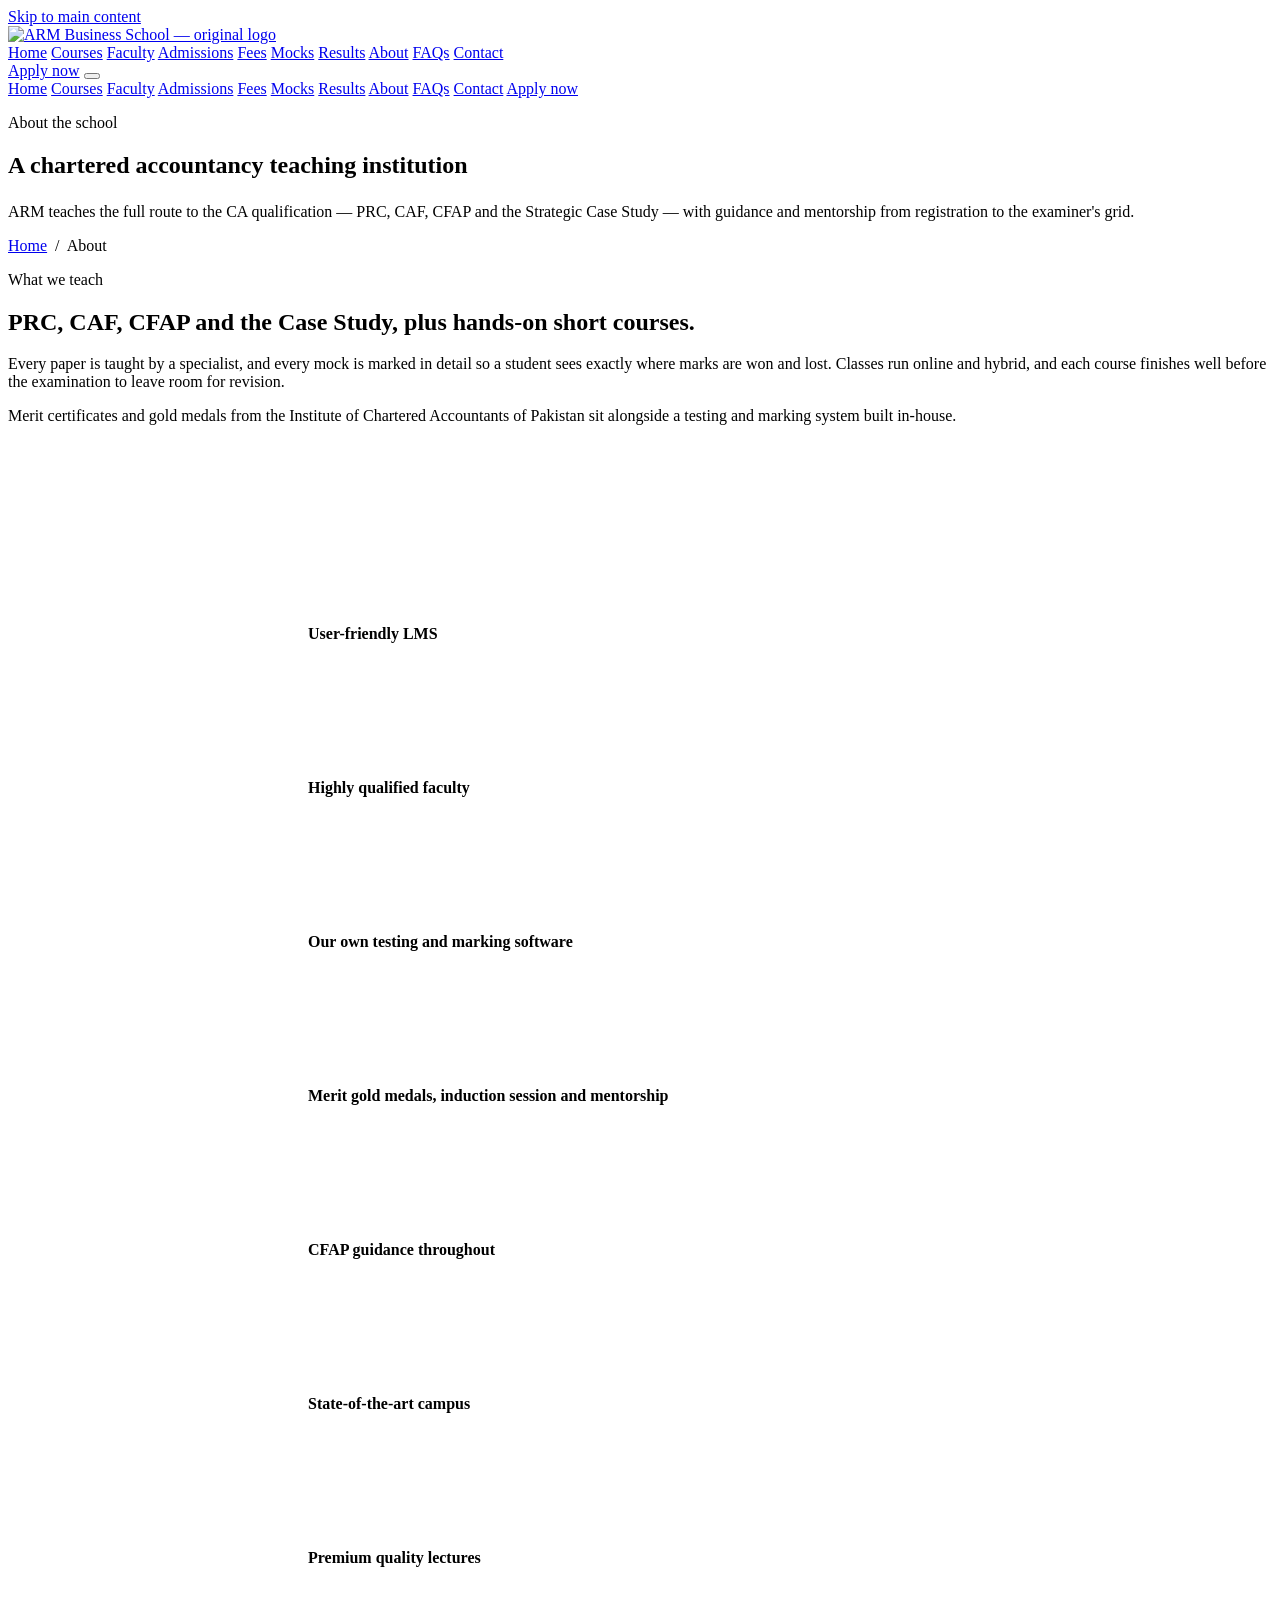
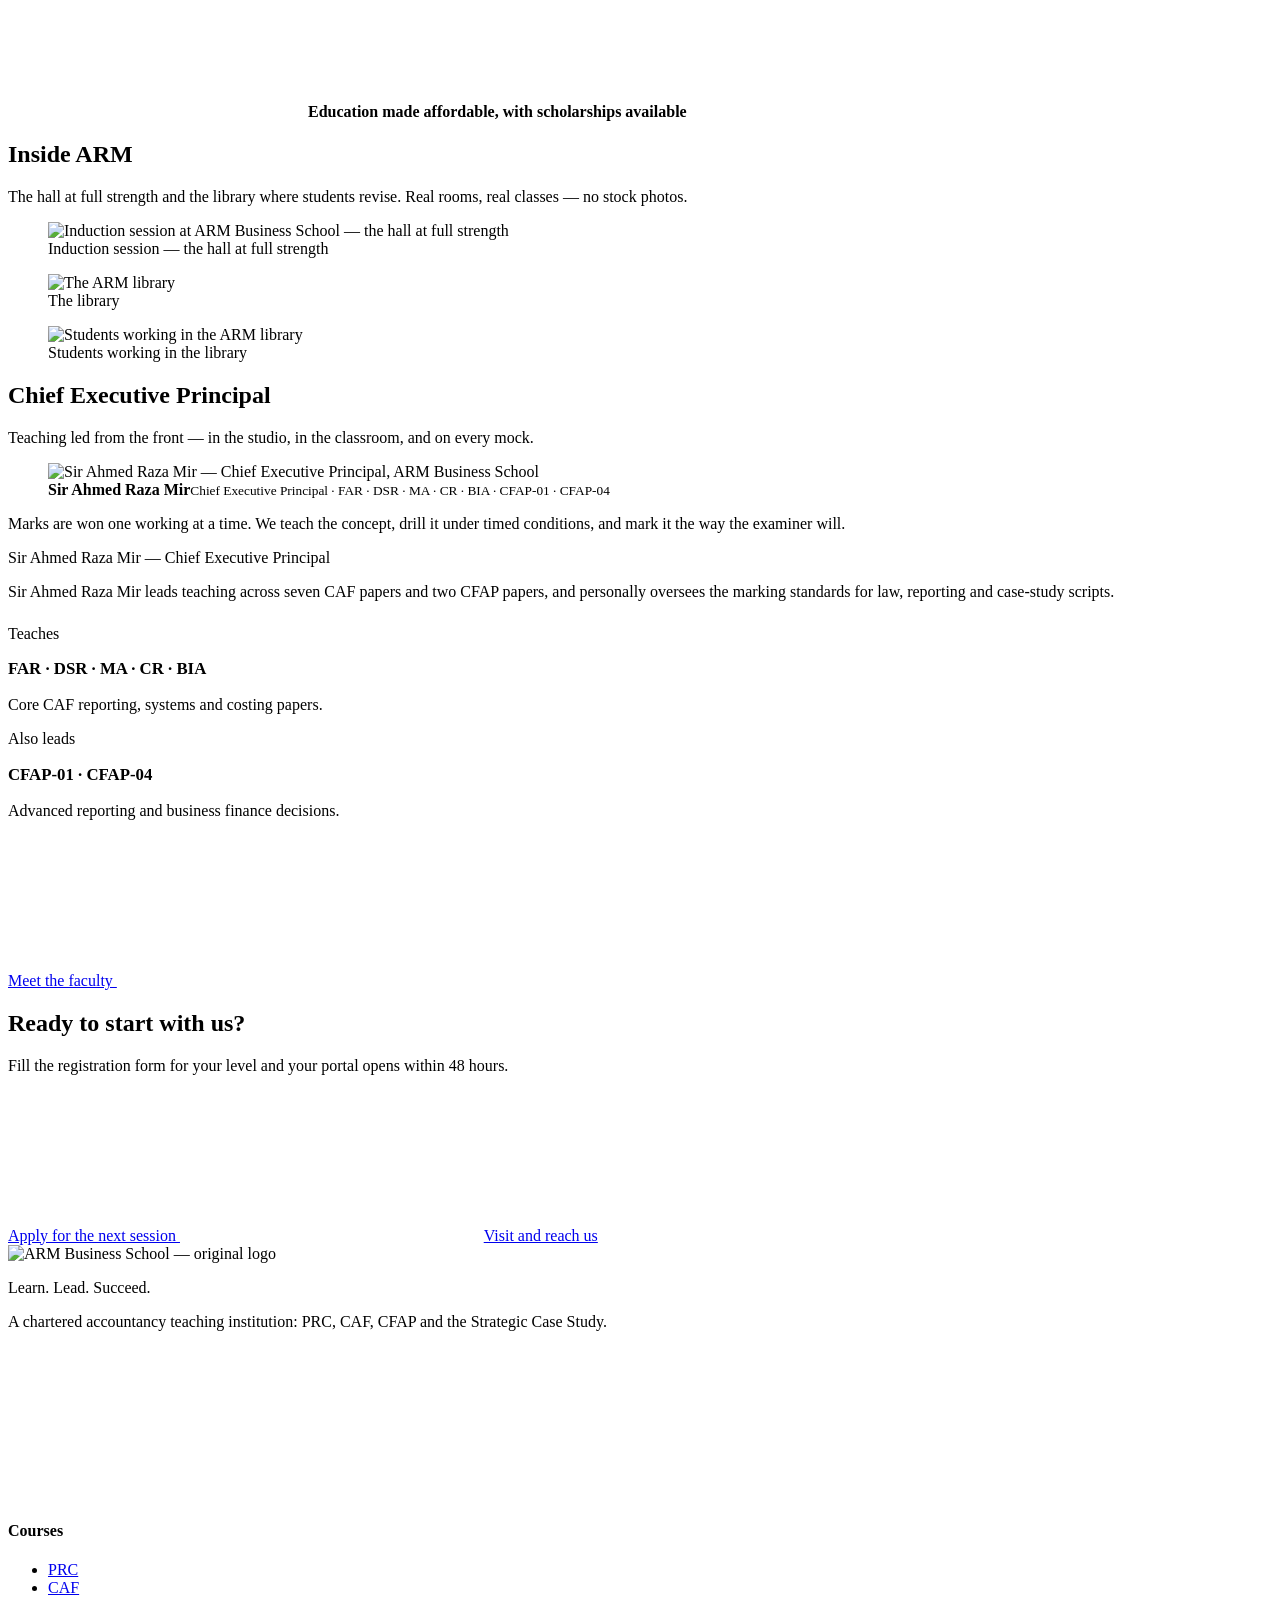
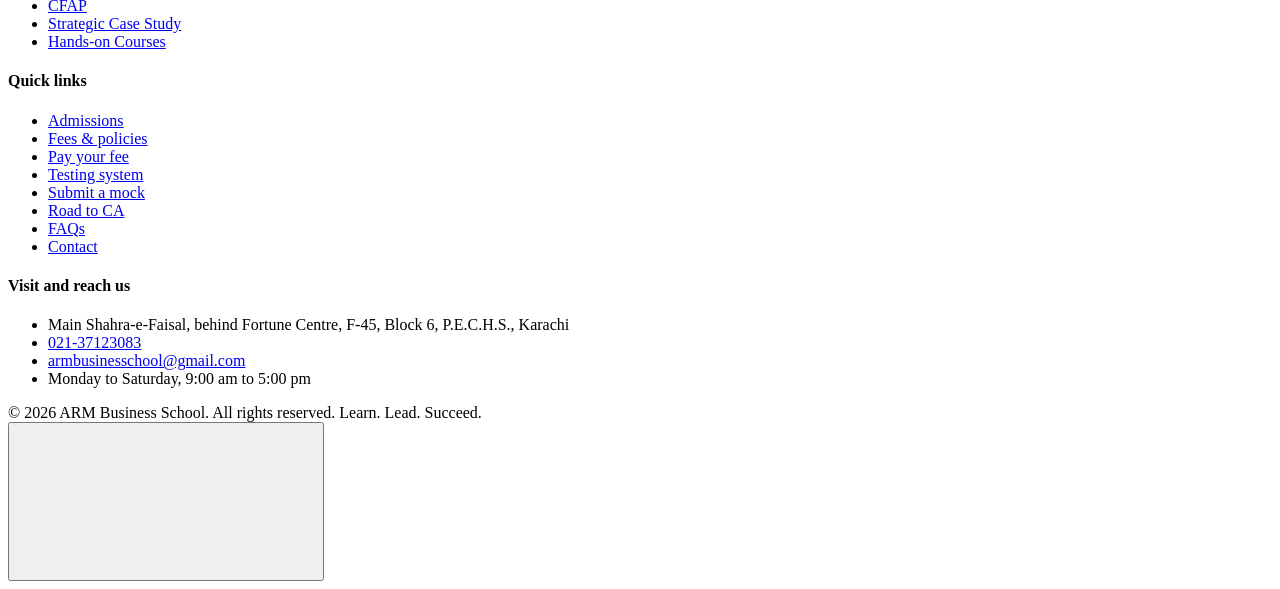
==== about.html @ a4f36027 "website source batch 1/7 — text files" ====
<!DOCTYPE html>
<html lang="en">
<head>
<meta charset="utf-8">
<meta name="viewport" content="width=device-width, initial-scale=1">
<meta name="theme-color" content="#ffffff">
<title>About — ARM Business School</title>
<meta name="description" content="About ARM Business School: what we teach, how we teach, the campus, and the principal.">
<link rel="icon" type="image/png" href="assets/logo-green.png">
<link rel="preconnect" href="https://fonts.googleapis.com">
<link rel="preconnect" href="https://fonts.gstatic.com" crossorigin>
<link href="https://fonts.googleapis.com/css2?family=Fraunces:ital,opsz,wght@0,9..144,400..700;1,9..144,400..700&family=Inter:wght@400;500;600;700&display=swap" rel="stylesheet">
<link rel="stylesheet" href="css/styles.css?v=12">
<noscript><style>.reveal{opacity:1!important;transform:none!important}.strip figure.reveal{clip-path:none!important}.sec-head.reveal h2::after{transform:none!important}</style></noscript>
</head>
<body>
<a class="skip" href="#main">Skip to main content</a>

<header class="masthead" id="masthead">
  <div class="wrap masthead__bar">
    <a class="brand" href="./" aria-label="ARM Business School — home">
      <img decoding="async" src="assets/logo-green.png" alt="ARM Business School — original logo">
    </a>
    <nav class="nav" aria-label="Primary">
      <a href="./">Home</a>
      <a href="courses">Courses</a>
      <a href="faculty">Faculty</a>
      <a href="admissions">Admissions</a>
      <a href="fees">Fees</a>
      <a href="mocks">Mocks</a>
      <a href="results">Results</a>
      <a href="about" class="active">About</a>
      <a href="faq">FAQs</a>
      <a href="contact">Contact</a>
    </nav>
    <div class="mast-actions">
      <a class="btn gold" href="admissions">Apply now</a>
      <button class="burger" id="burger" aria-label="Open menu" aria-expanded="false" aria-controls="mobileNav"><i></i><i></i><i></i></button>
    </div>
  </div>
  <div class="mobile-nav" id="mobileNav">
    <div class="wrap">
      <a href="./">Home</a>
      <a href="courses">Courses</a>
      <a href="faculty">Faculty</a>
      <a href="admissions">Admissions</a>
      <a href="fees">Fees</a>
      <a href="mocks">Mocks</a>
      <a href="results">Results</a>
      <a href="about">About</a>
      <a href="faq">FAQs</a>
      <a href="contact">Contact</a>
      <a href="admissions" class="m-apply">Apply now</a>
    </div>
  </div>
</header>

<main id="main">

<section class="page-hero">
  <div class="wrap">
    <p class="kicker">About the school</p>
    <h1>A chartered accountancy teaching institution</h1>
    <div class="hero__rule" style="margin:1.5rem 0 0"></div>
    <p class="page-hero__lede">ARM teaches the full route to the CA qualification — PRC, CAF, CFAP and the Strategic Case Study — with guidance and mentorship from registration to the examiner's grid.</p>
    <nav class="crumbs" aria-label="Breadcrumb"><a href="./">Home</a> &nbsp;/&nbsp; About</nav>
  </div>
</section>

<section class="block">
  <div class="wrap">
    <div class="contact-grid">
      <div class="reveal">
        <p class="kicker">What we teach</p>
        <h2 style="margin-bottom:1.2rem">PRC, CAF, CFAP and the Case Study, plus hands-on short courses.</h2>
      </div>
      <div class="reveal" data-delay="1">
        <p>Every paper is taught by a specialist, and every mock is marked in detail so a student sees exactly where marks are won and lost. Classes run online and hybrid, and each course finishes well before the examination to leave room for revision.</p>
        <p>Merit certificates and gold medals from the Institute of Chartered Accountants of Pakistan sit alongside a testing and marking system built in-house.</p>
      </div>
    </div>
    <div class="feat-grid" style="margin-top:clamp(2.5rem,5vw,4rem)">
      <div class="feat reveal"><svg aria-hidden="true"><use href="assets/icons.svg?v=2#i-monitor"/></svg><b>User-friendly LMS</b></div>
      <div class="feat reveal" data-delay="1"><svg aria-hidden="true"><use href="assets/icons.svg?v=2#i-users"/></svg><b>Highly qualified faculty</b></div>
      <div class="feat reveal" data-delay="2"><svg aria-hidden="true"><use href="assets/icons.svg?v=2#i-clipboard"/></svg><b>Our own testing and marking software</b></div>
      <div class="feat reveal" data-delay="3"><svg aria-hidden="true"><use href="assets/icons.svg?v=2#i-award"/></svg><b>Merit gold medals, induction session and mentorship</b></div>
      <div class="feat reveal"><svg aria-hidden="true"><use href="assets/icons.svg?v=2#i-book"/></svg><b>CFAP guidance throughout</b></div>
      <div class="feat reveal" data-delay="1"><svg aria-hidden="true"><use href="assets/icons.svg?v=2#i-building"/></svg><b>State-of-the-art campus</b></div>
      <div class="feat reveal" data-delay="2"><svg aria-hidden="true"><use href="assets/icons.svg?v=2#i-star"/></svg><b>Premium quality lectures</b></div>
      <div class="feat reveal" data-delay="3"><svg aria-hidden="true"><use href="assets/icons.svg?v=2#i-tag"/></svg><b>Education made affordable, with scholarships available</b></div>
    </div>
  </div>
</section>

<section class="block block--tint" id="campus">
  <div class="wrap">
    <div class="sec-head reveal">
      <h2>Inside ARM</h2>
      <p>The hall at full strength and the library where students revise. Real rooms, real classes — no stock photos.</p>
    </div>
    <div class="strip">
      <figure class="reveal"><img decoding="async" src="assets/photos/01-induction-session.jpeg?v=3" alt="Induction session at ARM Business School — the hall at full strength" loading="lazy"><figcaption>Induction session — the hall at full strength</figcaption></figure>
      <figure class="reveal" data-delay="1"><img decoding="async" src="assets/photos/08-the-library.jpeg?v=3" alt="The ARM library" loading="lazy"><figcaption>The library</figcaption></figure>
      <figure class="reveal" data-delay="2"><img decoding="async" src="assets/photos/09-students-working-in-the-library.jpeg?v=3" alt="Students working in the ARM library" loading="lazy"><figcaption>Students working in the library</figcaption></figure>
    </div>
  </div>
</section>

<section class="block" id="leader">
  <div class="wrap">
    <div class="sec-head reveal">
      <h2>Chief Executive Principal</h2>
      <p>Teaching led from the front — in the studio, in the classroom, and on every mock.</p>
    </div>
    <div class="leader">
      <figure class="reveal">
        <img decoding="async" src="assets/faculty/ahmed-raza-mir.jpg?v=3" alt="Sir Ahmed Raza Mir — Chief Executive Principal, ARM Business School">
        <figcaption><b>Sir Ahmed Raza Mir</b><small>Chief Executive Principal · FAR · DSR · MA · CR · BIA · CFAP-01 · CFAP-04</small></figcaption>
      </figure>
      <div class="reveal" data-delay="1">
        <p class="pullquote light">Marks are won one working at a time. We teach the concept, drill it under timed conditions, and mark it the way the examiner will.</p>
        <p class="pullquote-name light">Sir Ahmed Raza Mir — Chief Executive Principal</p>
        <p>Sir Ahmed Raza Mir leads teaching across seven CAF papers and two CFAP papers, and personally oversees the marking standards for law, reporting and case-study scripts.</p>
        <div class="grid g2" style="margin-top:1.5rem">
          <div class="card"><div class="card__body"><span class="card__tag">Teaches</span><h3 style="font-size:1.05rem">FAR · DSR · MA · CR · BIA</h3><p>Core CAF reporting, systems and costing papers.</p></div></div>
          <div class="card"><div class="card__body"><span class="card__tag">Also leads</span><h3 style="font-size:1.05rem">CFAP-01 · CFAP-04</h3><p>Advanced reporting and business finance decisions.</p></div></div>
        </div>
        <div class="apply-row">
          <a class="btn" href="faculty">Meet the faculty <svg class="arw" aria-hidden="true"><use href="assets/icons.svg?v=2#i-arrow"/></svg></a>
        </div>
      </div>
    </div>
  </div>
</section>

<section class="cta">
  <div class="wrap reveal">
    <h2>Ready to start with us?</h2>
    <p>Fill the registration form for your level and your portal opens within 48 hours.</p>
    <div class="cta__row">
      <a class="btn light" href="admissions">Apply for the next session <svg class="arw" aria-hidden="true"><use href="assets/icons.svg?v=2#i-arrow"/></svg></a>
      <a class="btn" style="background:transparent;border-color:rgba(255,255,255,.6)" href="contact">Visit and reach us</a>
    </div>
  </div>
</section>

</main>

<footer class="site">
  <div class="wrap">
    <div class="foot-top">
      <div>
        <div class="foot-brand">
          <img decoding="async" src="assets/logo-green.png" alt="ARM Business School — original logo">
        </div>
        <p class="foot-motto">Learn. Lead. Succeed.</p>
        <p class="foot-tag">A chartered accountancy teaching institution: PRC, CAF, CFAP and the Strategic Case Study.</p>
        <div class="social">
          <a href="https://wa.me/923327948519" aria-label="WhatsApp"><svg aria-hidden="true"><use href="assets/icons.svg?v=2#i-whatsapp"/></svg></a>
          <a href="mailto:armbusinesschool@gmail.com" aria-label="Email"><svg aria-hidden="true"><use href="assets/icons.svg?v=2#i-mail"/></svg></a>
          <a href="tel:+922137123083" aria-label="Phone"><svg aria-hidden="true"><use href="assets/icons.svg?v=2#i-phone"/></svg></a>
        </div>
      </div>
      <div><h4 class="fh">Courses</h4><ul><li><a href="courses#prc">PRC</a></li><li><a href="courses#caf">CAF</a></li><li><a href="courses#cfap">CFAP</a></li><li><a href="courses#scs">Strategic Case Study</a></li><li><a href="courses#hoc">Hands-on Courses</a></li></ul></div>
      <div><h4 class="fh">Quick links</h4><ul><li><a href="admissions">Admissions</a></li><li><a href="fees">Fees &amp; policies</a></li><li><a href="fees#pay">Pay your fee</a></li><li><a href="mocks">Testing system</a></li><li><a href="mocks#submit">Submit a mock</a></li><li><a href="roadmap">Road to CA</a></li><li><a href="faq">FAQs</a></li><li><a href="contact">Contact</a></li></ul></div>
      <div><h4 class="fh">Visit and reach us</h4><ul><li>Main Shahra-e-Faisal, behind Fortune Centre, F-45, Block 6, P.E.C.H.S., Karachi</li><li><a href="tel:+922137123083">021-37123083</a></li><li><a href="mailto:armbusinesschool@gmail.com">armbusinesschool@gmail.com</a></li><li>Monday to Saturday, 9:00 am to 5:00 pm</li></ul></div>
    </div>
    <div class="foot-bottom">
      <span>© <span id="year">2026</span> ARM Business School. All rights reserved.</span>
      <span>Learn. Lead. Succeed.</span>
    </div>
  </div>
</footer>

<button class="totop" id="totop" aria-label="Back to top"><svg aria-hidden="true"><use href="assets/icons.svg?v=2#i-arrow"/></svg></button>
<script src="js/app.js?v=3" defer></script>
</body>
</html>
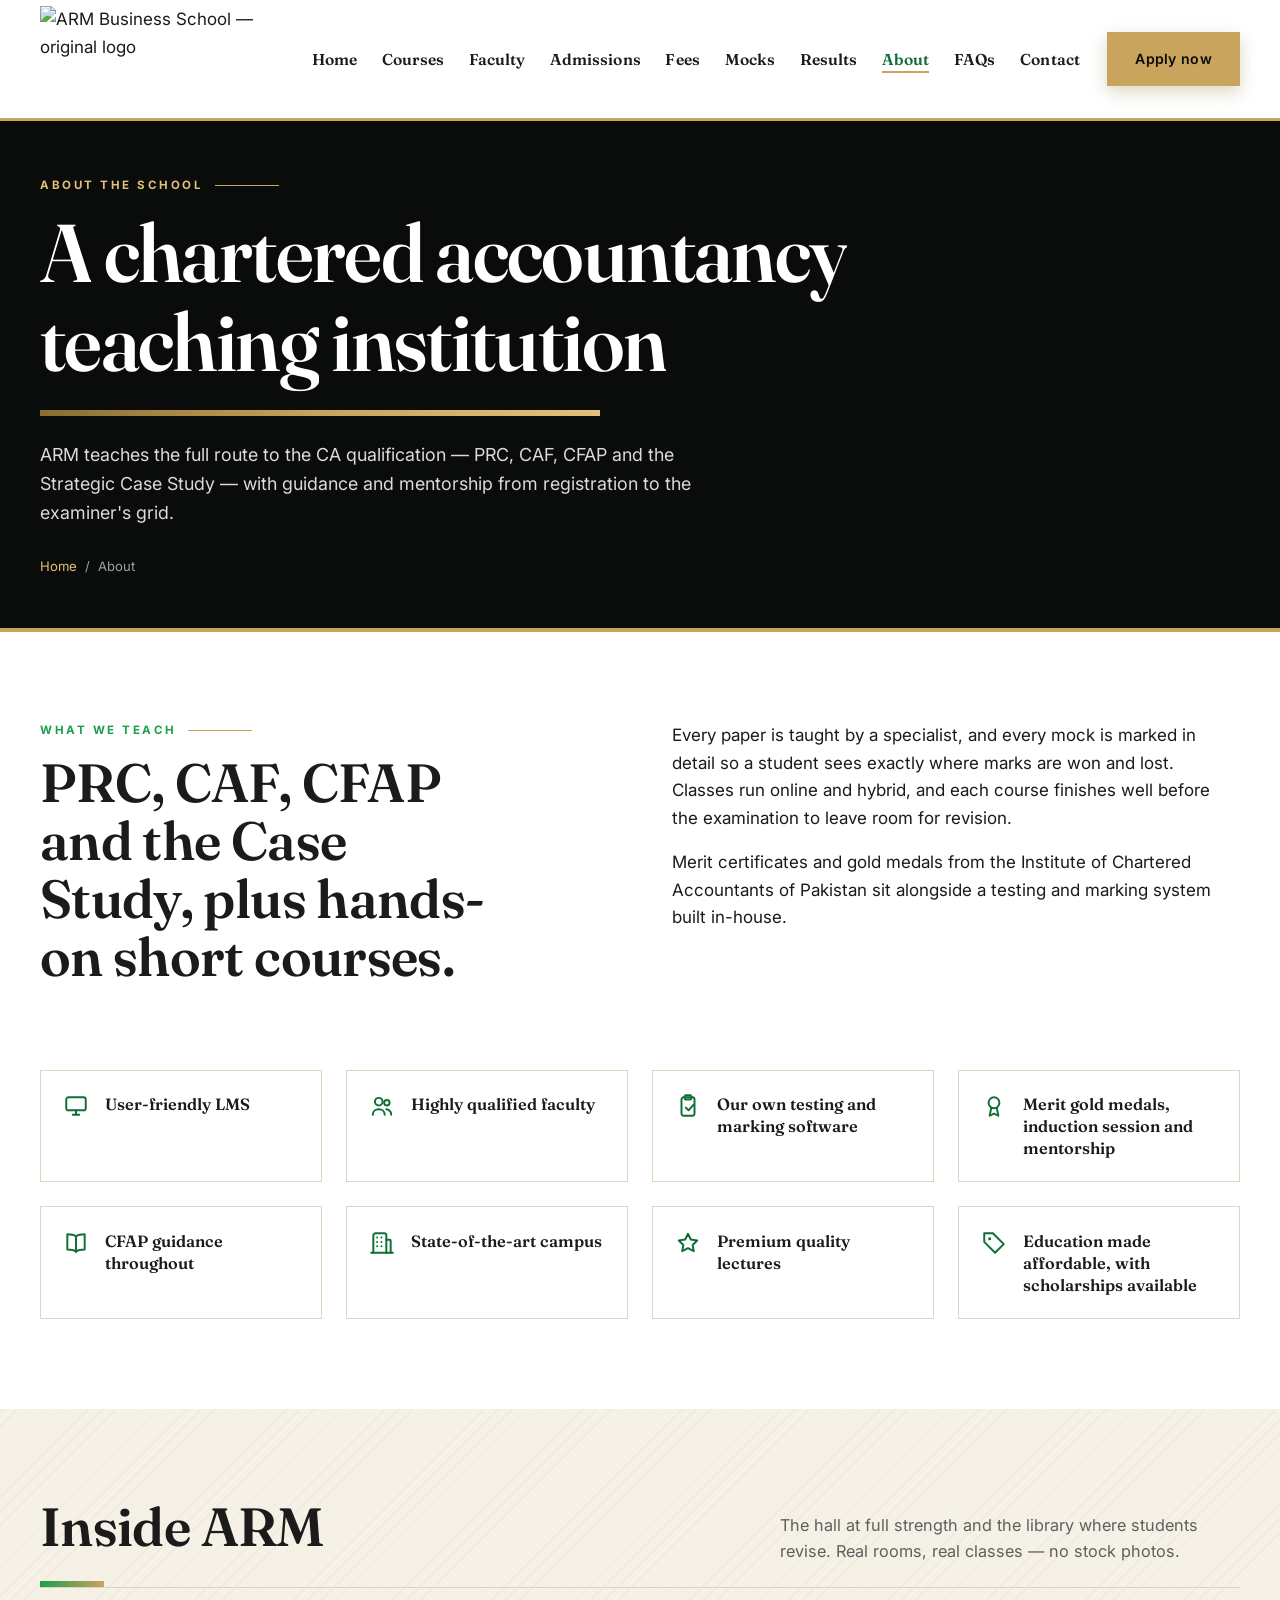
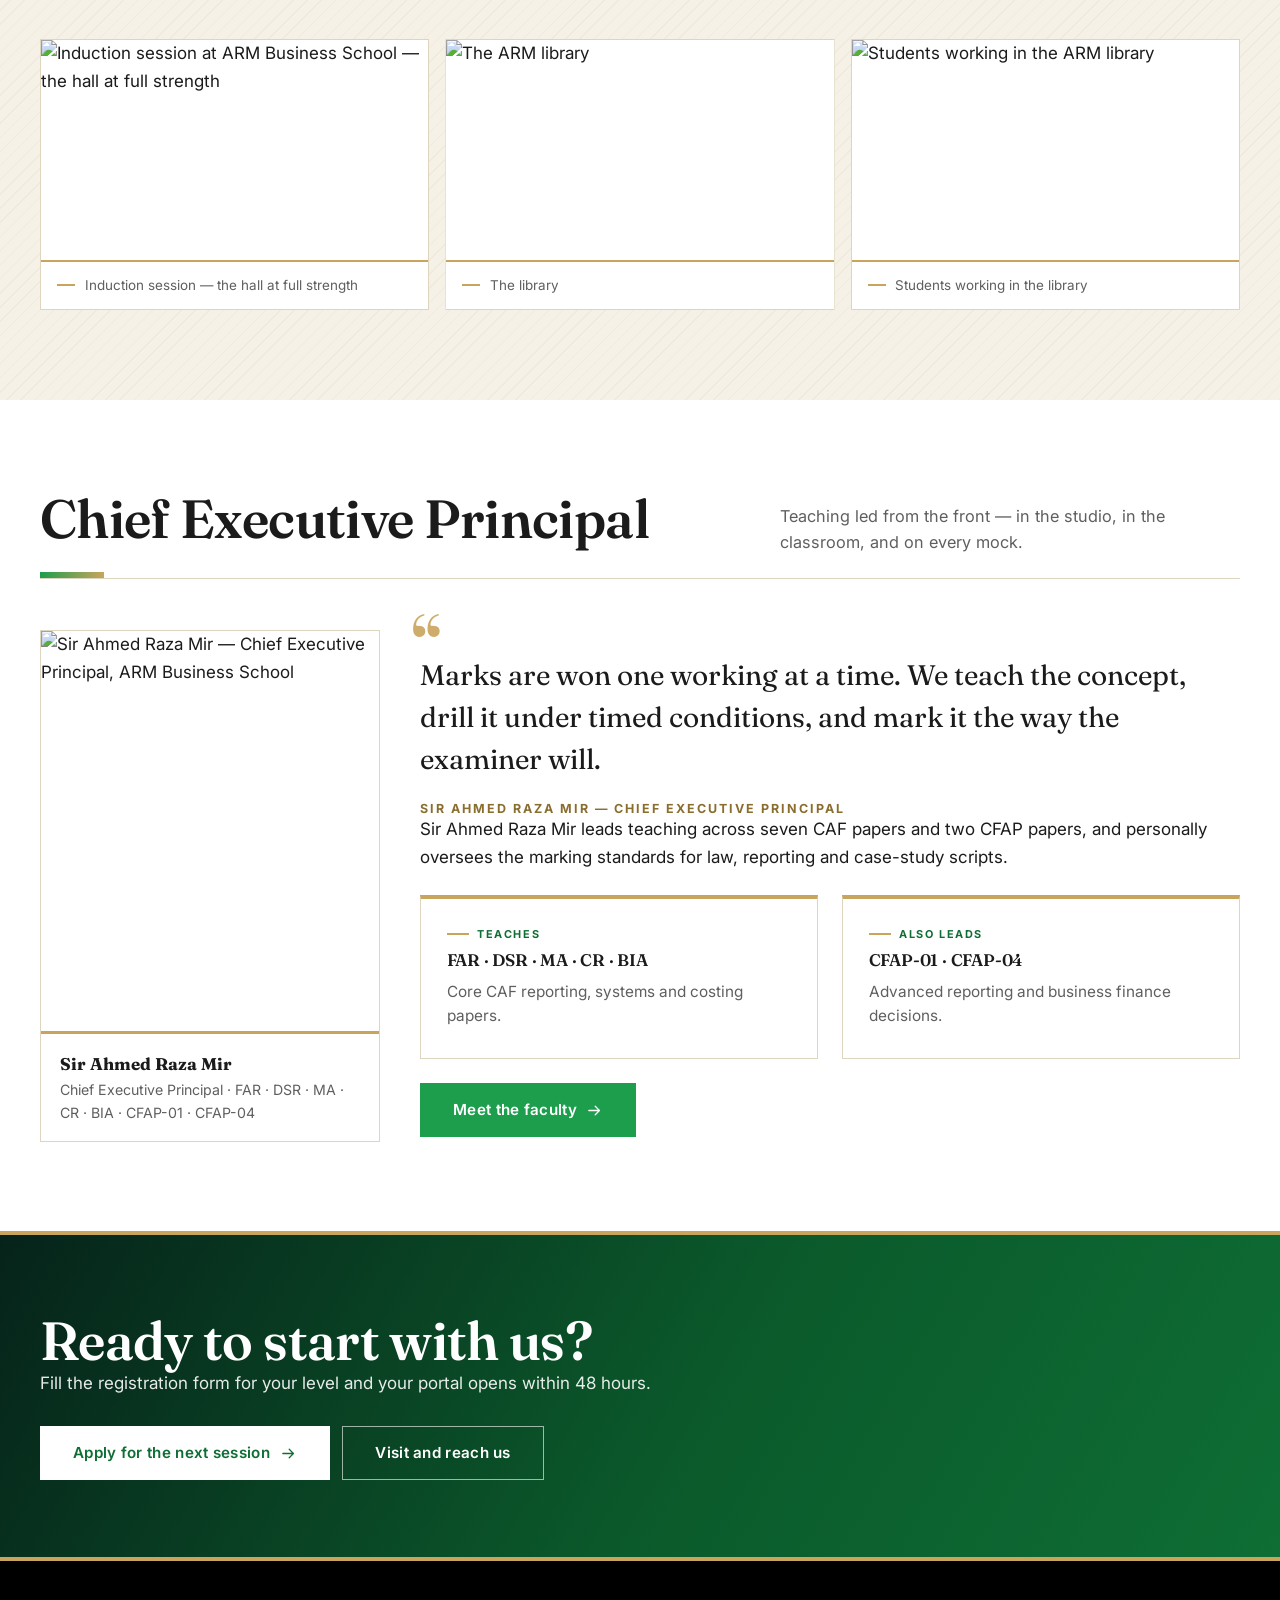
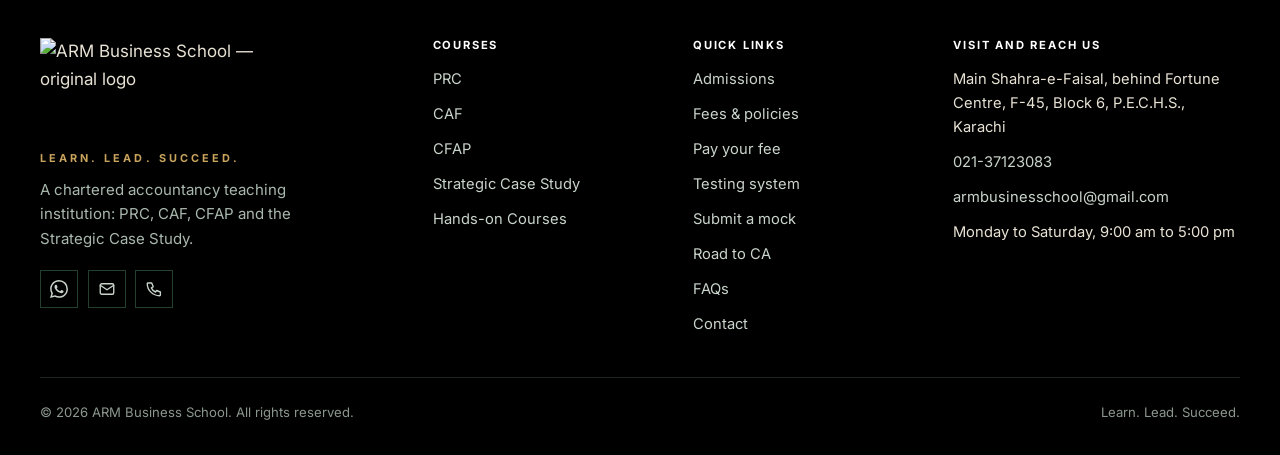
==== commit f4d9c98f: "point images at hosted source (hotlink fix)" ====
--- a/about.html
+++ b/about.html
@@ -6,7 +6,7 @@
 <meta name="theme-color" content="#ffffff">
 <title>About — ARM Business School</title>
 <meta name="description" content="About ARM Business School: what we teach, how we teach, the campus, and the principal.">
-<link rel="icon" type="image/png" href="assets/logo-green.png">
+<link rel="icon" type="image/png" href="https://arm-business-school-website.vercel.app/assets/logo-green.png">
 <link rel="preconnect" href="https://fonts.googleapis.com">
 <link rel="preconnect" href="https://fonts.gstatic.com" crossorigin>
 <link href="https://fonts.googleapis.com/css2?family=Fraunces:ital,opsz,wght@0,9..144,400..700;1,9..144,400..700&family=Inter:wght@400;500;600;700&display=swap" rel="stylesheet">
@@ -19,7 +19,7 @@
 <header class="masthead" id="masthead">
   <div class="wrap masthead__bar">
     <a class="brand" href="./" aria-label="ARM Business School — home">
-      <img decoding="async" src="assets/logo-green.png" alt="ARM Business School — original logo">
+      <img decoding="async" src="https://arm-business-school-website.vercel.app/assets/logo-green.png" alt="ARM Business School — original logo">
     </a>
     <nav class="nav" aria-label="Primary">
       <a href="./">Home</a>
@@ -99,9 +99,9 @@
       <p>The hall at full strength and the library where students revise. Real rooms, real classes — no stock photos.</p>
     </div>
     <div class="strip">
-      <figure class="reveal"><img decoding="async" src="assets/photos/01-induction-session.jpeg?v=3" alt="Induction session at ARM Business School — the hall at full strength" loading="lazy"><figcaption>Induction session — the hall at full strength</figcaption></figure>
-      <figure class="reveal" data-delay="1"><img decoding="async" src="assets/photos/08-the-library.jpeg?v=3" alt="The ARM library" loading="lazy"><figcaption>The library</figcaption></figure>
-      <figure class="reveal" data-delay="2"><img decoding="async" src="assets/photos/09-students-working-in-the-library.jpeg?v=3" alt="Students working in the ARM library" loading="lazy"><figcaption>Students working in the library</figcaption></figure>
+      <figure class="reveal"><img decoding="async" src="https://arm-business-school-website.vercel.app/assets/photos/01-induction-session.jpeg?v=3" alt="Induction session at ARM Business School — the hall at full strength" loading="lazy"><figcaption>Induction session — the hall at full strength</figcaption></figure>
+      <figure class="reveal" data-delay="1"><img decoding="async" src="https://arm-business-school-website.vercel.app/assets/photos/08-the-library.jpeg?v=3" alt="The ARM library" loading="lazy"><figcaption>The library</figcaption></figure>
+      <figure class="reveal" data-delay="2"><img decoding="async" src="https://arm-business-school-website.vercel.app/assets/photos/09-students-working-in-the-library.jpeg?v=3" alt="Students working in the ARM library" loading="lazy"><figcaption>Students working in the library</figcaption></figure>
     </div>
   </div>
 </section>
@@ -114,7 +114,7 @@
     </div>
     <div class="leader">
       <figure class="reveal">
-        <img decoding="async" src="assets/faculty/ahmed-raza-mir.jpg?v=3" alt="Sir Ahmed Raza Mir — Chief Executive Principal, ARM Business School">
+        <img decoding="async" src="https://arm-business-school-website.vercel.app/assets/faculty/ahmed-raza-mir.jpg?v=3" alt="Sir Ahmed Raza Mir — Chief Executive Principal, ARM Business School">
         <figcaption><b>Sir Ahmed Raza Mir</b><small>Chief Executive Principal · FAR · DSR · MA · CR · BIA · CFAP-01 · CFAP-04</small></figcaption>
       </figure>
       <div class="reveal" data-delay="1">
@@ -151,7 +151,7 @@
     <div class="foot-top">
       <div>
         <div class="foot-brand">
-          <img decoding="async" src="assets/logo-green.png" alt="ARM Business School — original logo">
+          <img decoding="async" src="https://arm-business-school-website.vercel.app/assets/logo-green.png" alt="ARM Business School — original logo">
         </div>
         <p class="foot-motto">Learn. Lead. Succeed.</p>
         <p class="foot-tag">A chartered accountancy teaching institution: PRC, CAF, CFAP and the Strategic Case Study.</p>
--- a/css/styles.css
+++ b/css/styles.css
@@ -0,0 +1,481 @@
+/* ARM Business School site styles.
+   Palette: black #0A0C0B, green #1C9E4D/#0E6E34, gold #C9A45C/#E3C078, blue #1E7AB5.
+   Type: Fraunces (display) + Inter (UI). */
+:root{
+  --black:#0A0C0B;
+  --black-2:#121615;
+  --brand:#1C9E4D;
+  --brand-dark:#0E6E34;
+  --brand-deep:#0B5A2B;
+  --blue:#1E7AB5;
+  --blue-light:#63A9D6;
+  --gold:#C9A45C;
+  --gold-light:#E3C078;
+  --gold-dark:#8A6E2F;
+  --cream:#F2E9D2;
+  --paper:#ffffff;
+  --paper-2:#F5F1E6;
+  --paper-3:#E7DEC7;
+  --ink:#1b1b1b;
+  --muted:#5f5f5f;
+  --line:#DED5BE;
+  --line-strong:#C0B48D;
+  --serif:'Fraunces',Georgia,'Times New Roman',serif;
+  --sans:'Inter',system-ui,-apple-system,'Segoe UI',Roboto,sans-serif;
+  --wrap:1200px;
+  --ease:cubic-bezier(.22,.61,.36,1);
+  --shadow:0 12px 32px rgba(14,12,11,.14);
+}
+*,*::before,*::after{box-sizing:border-box}
+html{scroll-behavior:smooth;-webkit-text-size-adjust:100%}
+body{margin:0;background:var(--paper);color:var(--ink);font:400 1.0625rem/1.62 var(--sans);-webkit-font-smoothing:antialiased;overflow-x:hidden;animation:page-in .55s var(--ease)}
+img{max-width:100%;display:block;-webkit-user-drag:none;user-select:none;-webkit-user-select:none}
+a{color:inherit;text-decoration:none}
+p{margin:0 0 1em}
+.wrap{width:min(var(--wrap),100% - 3rem);margin-inline:auto}
+@media (max-width:640px){.wrap{width:min(var(--wrap),100% - 2rem)}}
+[hidden]{display:none!important}
+
+h1,h2,h3,h4{font-family:var(--serif);font-weight:600;line-height:1.08;letter-spacing:-.012em;margin:0;color:var(--ink)}
+h1{font-size:clamp(2.8rem,6.4vw,5.4rem);letter-spacing:-.02em}
+h1,h2{text-wrap:balance}
+h2{font-size:clamp(2rem,4.2vw,3.4rem)}
+h3{font-size:clamp(1.25rem,1.8vw,1.6rem)}
+.lede{font:400 clamp(1.15rem,1.6vw,1.4rem)/1.6 var(--serif);color:#454545;max-width:62ch}
+.kicker{font:700 .72rem/1.4 var(--sans);letter-spacing:.22em;text-transform:uppercase;color:var(--brand);margin:0 0 1rem}
+.eyebrow{font:700 .72rem/1.4 var(--sans);letter-spacing:.16em;text-transform:uppercase;color:var(--brand);margin:0 0 .6rem}
+
+/* buttons */
+.btn{display:inline-flex;align-items:center;justify-content:center;gap:.6rem;white-space:nowrap;text-align:center;min-height:54px;padding:0 2rem;border:1px solid var(--brand);background:var(--brand);color:#fff;font:600 .95rem/1.2 var(--sans);letter-spacing:.02em;border-radius:0;cursor:pointer;transition:background .25s var(--ease),color .2s,border-color .2s,transform .25s var(--ease),box-shadow .25s var(--ease)}
+.btn:hover{background:var(--brand-dark);border-color:var(--brand-dark);transform:translateY(-2px);box-shadow:0 10px 22px rgba(10,12,11,.18)}
+.btn.gold{background:var(--gold);border-color:var(--gold);color:var(--black)}
+.btn.gold:hover{background:var(--gold-light);border-color:var(--gold-light)}
+.btn.ghost{background:transparent;color:var(--brand)}
+.btn.ghost:hover{background:var(--brand);color:#fff}
+.btn.light{background:#fff;color:var(--brand-dark);border-color:#fff}
+.btn.light:hover{background:var(--gold-light)}
+.btn .arw{transition:transform .25s var(--ease)}
+.btn:hover .arw{transform:translateX(4px)}
+
+/* skip link */
+.skip{position:absolute;left:-9999px;top:0;z-index:200;background:#fff;color:var(--brand-dark);padding:.8rem 1.2rem;font-weight:700}
+.skip:focus{left:.5rem;top:.5rem}
+
+/* masthead */
+.masthead{position:static;left:0;right:0;top:0;z-index:100;background:#fff;border-bottom:3px solid var(--gold)}
+.masthead.scrolled{box-shadow:0 4px 20px rgba(10,12,11,.12)}
+.masthead__bar{display:flex;align-items:center;gap:1rem;height:118px}
+.brand{display:flex;align-items:center;gap:.8rem;margin-right:auto;min-width:0}
+/* logo file shown as-is, framed on its lockup band */
+.brand img{width:280px;height:106px;object-fit:cover;object-position:center 50%;flex:0 0 auto;background:transparent;border:0}
+.brand__name{font:700 1.02rem var(--sans);letter-spacing:-.01em;white-space:nowrap;color:var(--ink)}
+.brand__sub{font:600 .58rem var(--sans);letter-spacing:.16em;text-transform:uppercase;color:var(--blue);white-space:nowrap}
+.nav{display:flex;align-items:center;gap:.15rem;font-size:.9rem;font-weight:500}
+.nav a{position:relative;padding:.6rem .7rem;color:var(--ink);font:600 .98rem var(--serif);letter-spacing:.005em;white-space:nowrap;transition:color .2s}
+.nav a::after{content:"";position:absolute;left:.7rem;right:.7rem;bottom:.3rem;height:2px;background:var(--gold);transform:scaleX(0);transform-origin:left center;transition:transform .3s var(--ease)}
+.nav a:hover{color:var(--brand-dark)}
+.nav a:hover::after{transform:scaleX(1)}
+.mast-actions{display:flex;align-items:center;gap:.5rem}
+.mast-actions .btn{min-height:54px;padding:0 1.7rem;font-size:.88rem;box-shadow:0 6px 16px rgba(138,110,47,.28)}
+.burger{display:none;width:54px;height:54px;border:1px solid var(--line-strong);background:#fff;cursor:pointer;position:relative}
+.burger i{position:absolute;left:15px;right:15px;height:2px;background:var(--brand-dark);transition:.25s var(--ease)}
+.burger i:nth-child(1){top:19px}.burger i:nth-child(2){top:26px}.burger i:nth-child(3){top:33px}
+.burger[aria-expanded="true"] i:nth-child(1){top:26px;transform:rotate(45deg)}
+.burger[aria-expanded="true"] i:nth-child(2){opacity:0}
+.burger[aria-expanded="true"] i:nth-child(3){top:26px;transform:rotate(-45deg)}
+@media (max-width:1080px){.nav{display:none}.burger{display:block}}
+@media (max-width:640px){.masthead__bar{height:92px}.brand__sub{display:none}.brand img{width:200px;height:76px}}
+.mobile-nav{display:none;border-top:1px solid var(--line);background:#fff}
+.mobile-nav.open{display:block;animation:drawer-in .35s var(--ease)}
+.mobile-nav a{display:block;padding:.9rem 0;border-bottom:1px solid var(--line);font:600 1.1rem var(--serif);letter-spacing:.01em}
+.mobile-nav a:last-child{border-bottom:0}
+@keyframes drawer-in{from{opacity:0;transform:translateY(-8px)}to{opacity:1;transform:none}}
+
+/* hero */
+.hero{position:relative;margin-top:0;min-height:min(88vh,760px);display:flex;align-items:center;color:#fff;isolation:isolate;overflow:hidden;background:var(--black)}
+.hero__bg{position:absolute;inset:0;z-index:-2}
+.hero__bg img{width:100%;height:100%;object-fit:cover;animation:kenburns 24s ease-in-out infinite alternate}
+@keyframes kenburns{from{transform:scale(1)}to{transform:scale(1.12)}}
+.hero__bg::after{content:"";position:absolute;inset:0;background:linear-gradient(180deg,rgba(14,12,11,.42),rgba(14,12,11,.78)),linear-gradient(90deg,rgba(14,110,52,.30),transparent 60%)}
+.hero__inner{position:relative;padding:7rem 0 6rem;text-align:center;width:100%}
+.hero h1{color:#fff;max-width:16ch;margin:0 auto;text-wrap:balance;animation:fade-up 1s var(--ease) both .1s}
+.hero__rule{width:min(560px,60%);height:6px;background:linear-gradient(90deg,var(--gold-dark),var(--gold),var(--gold-light));margin:2rem auto 0;animation:fade-up 1s var(--ease) both .25s}
+.hero__lede{color:rgba(255,255,255,.92);max-width:60ch;margin:2rem auto 0;font-size:clamp(1.05rem,1.5vw,1.3rem);animation:fade-up 1s var(--ease) both .4s}
+.hero__cta{display:flex;gap:.8rem;justify-content:center;flex-wrap:wrap;margin-top:2.4rem;animation:fade-up 1s var(--ease) both .55s}
+.hero__note{margin-top:2rem;font-size:.86rem;color:var(--gold-light)}
+.hero__badge{display:inline-flex;align-items:center;gap:.6rem;border:1px solid rgba(199,168,107,.6);color:var(--gold-light);font:700 .72rem var(--sans);letter-spacing:.18em;text-transform:uppercase;padding:.55rem 1rem;margin-bottom:1.4rem;background:rgba(14,12,11,.55);animation:fade-up 1s var(--ease) both}
+@keyframes fade-up{from{opacity:0;transform:translateY(26px)}to{opacity:1;transform:none}}
+
+/* ribbon marquee */
+.ribbon{border-bottom:1px solid var(--line);background:var(--black);overflow:hidden}
+.ribbon__track{display:flex;gap:0;overflow:hidden;padding:1rem 0;white-space:nowrap}
+.ribbon__track span{font:600 .82rem var(--sans);letter-spacing:.12em;text-transform:uppercase;color:var(--gold);display:inline-block;padding-right:2.5rem;animation:marquee 28s linear infinite}
+@keyframes marquee{from{transform:translateX(0)}to{transform:translateX(-50%)}}
+
+/* sections */
+section.block{padding:clamp(3.5rem,7vw,6.5rem) 0}
+.block--tint{background:var(--paper-2)}
+.sec-head{border-bottom:1px solid var(--line);padding-bottom:1.4rem;margin-bottom:clamp(2rem,4vw,3.2rem);display:flex;justify-content:space-between;align-items:flex-end;gap:1.5rem 3rem;flex-wrap:wrap}
+.sec-head h2{position:relative;padding-bottom:.5rem}
+.sec-head h2::after{content:"";position:absolute;left:0;bottom:-1.4rem;width:64px;height:6px;background:linear-gradient(90deg,var(--brand),var(--gold))}
+.sec-head p{margin:0;color:var(--muted);max-width:46ch;font-size:1.02rem}
+
+/* scroll reveal */
+.reveal{opacity:0;transform:translateY(28px);transition:opacity .7s var(--ease),transform .7s var(--ease)}
+.reveal.in{opacity:1;transform:none}
+.reveal[data-delay="1"]{transition-delay:.08s}.reveal[data-delay="2"]{transition-delay:.16s}.reveal[data-delay="3"]{transition-delay:.24s}
+
+/* cards */
+.grid{display:grid;gap:1.5rem}
+.g3{grid-template-columns:repeat(3,1fr)}
+.g2{grid-template-columns:repeat(2,1fr)}
+.g4{grid-template-columns:repeat(4,1fr)}
+@media (max-width:980px){.g3,.g4{grid-template-columns:repeat(2,1fr)}}
+@media (max-width:640px){.g2,.g3,.g4{grid-template-columns:1fr}}
+.card{background:#fff;border:1px solid var(--line);border-top:4px solid var(--gold);display:flex;flex-direction:column;transition:box-shadow .35s var(--ease),transform .35s var(--ease),border-color .3s}
+.card:hover{box-shadow:0 18px 44px rgba(10,12,11,.14);transform:translateY(-5px);border-color:var(--line-strong)}
+.card h3{transition:color .25s var(--ease)}
+.card:hover h3{color:var(--brand-dark)}
+.card.featured{border-top:4px solid var(--brand)}
+.card__body{padding:1.7rem 1.6rem 1.8rem;display:flex;flex-direction:column;gap:.65rem;flex:1}
+.card__tag{font:700 .68rem var(--sans);letter-spacing:.14em;text-transform:uppercase;color:var(--brand-dark);display:flex;align-items:center;gap:.55rem}
+.card__tag::before{content:"";width:22px;height:2px;background:var(--gold);flex:0 0 auto}
+.card h3{margin:0}
+.card p{color:var(--muted);font-size:.96rem;margin:0}
+.card ul{list-style:none;padding:0;margin:.6rem 0 0;font-size:.88rem;color:var(--muted)}
+.card ul li{padding:.3rem 0}
+.card ul li::before{content:"— ";color:var(--gold-dark)}
+
+/* gallery strip */
+.strip{display:grid;grid-template-columns:repeat(3,1fr);gap:1rem}
+@media (max-width:820px){.strip{grid-template-columns:1fr 1fr}}
+@media (max-width:520px){.strip{grid-template-columns:1fr}}
+.strip figure{margin:0;overflow:hidden;border:1px solid var(--line);background:#fff}
+.strip img{width:100%;height:220px;object-fit:cover;transition:transform .6s var(--ease)}
+.strip figure:hover img{transform:scale(1.07)}
+.strip figcaption{padding:.8rem 1rem;font-size:.84rem;color:var(--muted);border-top:2px solid var(--gold);display:flex;gap:.6rem;align-items:baseline;transition:background .3s var(--ease),color .3s}
+.strip figcaption::before{content:"";width:18px;height:2px;background:var(--gold);flex:0 0 auto;transform:translateY(-4px)}
+.strip figure:hover figcaption{background:var(--black);color:#f0ead8}
+.strip.two{grid-template-columns:repeat(2,1fr)}
+.strip.two img{height:320px}
+@media (max-width:640px){.strip.two{grid-template-columns:1fr}}
+
+/* stats */
+.stats{display:grid;grid-template-columns:repeat(4,1fr);gap:0;border:1px solid var(--line);background:#fff}
+.stats .s{padding:2rem 1.6rem;border-right:1px solid var(--line);position:relative}
+.stats .s:last-child{border-right:0}
+.stats .s::before{content:"";position:absolute;left:0;top:0;width:100%;height:4px;background:linear-gradient(90deg,var(--brand),var(--gold))}
+.stats .v{font:600 clamp(2rem,3.4vw,3rem)/1 var(--serif);color:var(--brand-dark)}
+.stats .l{margin-top:.7rem;font-size:.88rem;color:var(--muted)}
+@media (max-width:820px){.stats{grid-template-columns:repeat(2,1fr)}.stats .s:nth-child(2){border-right:0}.stats .s:nth-child(n+3){border-top:1px solid var(--line)}}
+@media (max-width:520px){.stats{grid-template-columns:1fr}.stats .s{border-right:0;border-top:1px solid var(--line)}.stats .s:first-child{border-top:0}}
+
+/* people / achievers */
+.person{border:1px solid var(--line);border-top:3px solid var(--gold);background:#fff;overflow:hidden;transition:box-shadow .3s var(--ease),transform .3s var(--ease)}
+.person:hover{box-shadow:var(--shadow);transform:translateY(-4px)}
+.person__photo{aspect-ratio:4/5;background:var(--paper-3);display:grid;place-items:center;overflow:hidden}
+.person__photo img{width:100%;height:100%;object-fit:cover;transition:transform .6s var(--ease)}
+.person:hover .person__photo img{transform:scale(1.05)}
+.person__body{padding:1.3rem 1.25rem 1.5rem}
+.person h3{font-size:1.08rem;margin:0 0 .3rem}
+.person .role{font-size:.82rem;color:var(--brand);font-weight:600}
+.person .papers{margin-top:.8rem;font-size:.85rem;color:var(--muted);line-height:1.5}
+.achiever{display:flex;gap:1rem;align-items:center}
+.achiever img{width:74px;height:74px;object-fit:cover;border-radius:50%;border:2px solid var(--gold);flex:0 0 auto}
+.achiever .who b{display:block;font-size:.95rem}
+.achiever .who small{color:var(--muted);font-size:.8rem}
+
+/* steps */
+.steps{list-style:none;margin:0;padding:0;counter-reset:s}
+.step{counter-increment:s;display:grid;grid-template-columns:52px 1fr;gap:1.2rem;padding-bottom:1.8rem;position:relative}
+.step::before{content:counter(s);width:52px;height:52px;display:grid;place-items:center;background:var(--black);color:var(--gold);font:700 1.1rem var(--serif);border:1px solid var(--gold)}
+.step h3{font-size:1.15rem;margin:.4rem 0 .3rem}
+.step p{color:var(--muted);font-size:.96rem;margin:0}
+.step:not(:last-child)::after{content:"";position:absolute;left:25px;top:56px;bottom:0;width:1px;background:var(--line-strong)}
+
+/* fees */
+.fees{border:1px solid var(--line);border-top:4px solid var(--black);background:#fff}
+.fee{display:flex;justify-content:space-between;gap:1.5rem;padding:1rem 1.4rem;border-bottom:1px solid var(--line);font-size:.96rem}
+.fee:last-child{border-bottom:0}
+.fee .it{color:var(--muted)}
+.fee .amt{font:600 1rem var(--serif);white-space:nowrap;color:var(--brand-dark)}
+.fees__note{padding:1rem 1.4rem;background:var(--cream);font-size:.86rem;color:var(--muted);border-top:1px solid var(--line)}
+.policy{padding:1.3rem 0;border-top:1px solid var(--line)}
+.policy h4{font-size:1.02rem;margin:0 0 .35rem}
+.policy p{margin:0;color:var(--muted);font-size:.94rem}
+
+/* faq */
+details.q{border-bottom:1px solid var(--line)}
+details.q summary{display:flex;justify-content:space-between;gap:1.5rem;align-items:center;padding:1.25rem 0;cursor:pointer;list-style:none;font:600 1.05rem var(--serif)}
+details.q summary::-webkit-details-marker{display:none}
+details.q summary:hover{color:var(--brand-dark)}
+.pm{position:relative;flex:0 0 28px;height:28px;border:1px solid var(--line-strong)}
+.pm::before,.pm::after{content:"";position:absolute;left:50%;top:50%;width:11px;height:1.5px;background:currentColor;transform:translate(-50%,-50%)}
+.pm::after{transform:translate(-50%,-50%) rotate(90deg)}
+details[open] .pm{background:var(--brand);border-color:var(--brand);color:#fff}
+details[open] .pm::after{transform:translate(-50%,-50%) rotate(0)}
+details.q .a{padding:0 3rem 1.4rem 0;color:var(--muted);font-size:.98rem;white-space:pre-line}
+
+/* bank */
+.bank{border:1px solid var(--line);border-top:3px solid var(--gold);background:#fff;padding:1.6rem}
+.bank .lvl{font:700 .7rem var(--sans);letter-spacing:.14em;text-transform:uppercase;color:var(--brand)}
+.bank b{display:block;font:600 1.2rem var(--serif);margin:.5rem 0 .8rem}
+.bank dl{display:grid;grid-template-columns:auto 1fr;gap:.5rem 1.2rem;margin:0;font-size:.94rem}
+.bank dt{color:var(--muted)}
+.bank dd{margin:0;font-weight:600}
+
+/* honours */
+.hon{border:1px solid var(--line);border-top:3px solid var(--brand);background:#fff;padding:1.4rem;transition:box-shadow .3s var(--ease),transform .3s var(--ease)}
+.hon:hover{box-shadow:var(--shadow);transform:translateY(-3px)}
+.hon .hx{display:flex;gap:.5rem;align-items:center;margin-bottom:.6rem}
+.hon .tag{background:var(--brand);color:#fff;font:700 .64rem var(--sans);letter-spacing:.12em;text-transform:uppercase;padding:.25rem .6rem}
+.hon .tag.gold{background:var(--gold);color:var(--black)}
+.hon .att{font-size:.8rem;color:var(--muted)}
+.hon h3{font-size:1.08rem;margin:0 0 .8rem;line-height:1.3}
+.hon .row{display:grid;grid-template-columns:88px 1fr;gap:.7rem;padding:.5rem 0;border-top:1px solid var(--line);font-size:.92rem}
+.hon .lab{font:700 .66rem var(--sans);letter-spacing:.1em;text-transform:uppercase;color:var(--muted)}
+.hon .lab.gold{color:var(--gold-dark)}
+
+/* leader */
+.leader{display:grid;grid-template-columns:340px 1fr;gap:2.5rem;align-items:center}
+@media (max-width:820px){.leader{grid-template-columns:1fr}.leader figure img{height:auto;aspect-ratio:4/5}}
+.leader figure{margin:0;border:1px solid var(--line);background:#fff}
+.leader figure img{width:100%;height:400px;object-fit:cover}
+.leader figcaption{padding:1rem 1.2rem;border-top:3px solid var(--gold)}
+.leader figcaption b{font-family:var(--serif)}
+.leader figcaption small{display:block;color:var(--muted)}
+
+/* cta */
+.cta{background:linear-gradient(120deg,#06231A,var(--brand-deep) 55%,var(--brand-dark));color:#fff;padding:clamp(3rem,6vw,5rem) 0;border-top:4px solid var(--gold)}
+.cta h2{color:#fff}
+.cta p{color:rgba(255,255,255,.9);max-width:56ch}
+.cta__row{display:flex;gap:.8rem;flex-wrap:wrap;margin-top:1.8rem}
+
+/* contact */
+.contact-grid{display:grid;grid-template-columns:1fr 1fr;gap:clamp(2rem,5vw,4rem);align-items:start}
+@media (max-width:820px){.contact-grid{grid-template-columns:1fr}}
+.field{margin-bottom:1rem}
+.field label{display:block;font:600 .8rem var(--sans);margin-bottom:.4rem}
+.field input,.field select,.field textarea{width:100%;min-height:52px;padding:.75rem 1rem;border:1px solid var(--line-strong);background:#fff;font:inherit;font-size:.96rem}
+.field textarea{min-height:130px;resize:vertical}
+.field input:focus,.field select:focus,.field textarea:focus{outline:2px solid var(--gold);outline-offset:1px;border-color:var(--gold-dark)}
+.formnote{font-size:.84rem;color:var(--muted)}
+
+/* footer */
+footer.site{background:#000;color:#e8e2d4;padding:clamp(3rem,6vw,5rem) 0 2rem;border-top:4px solid var(--gold)}
+footer.site a{color:#c9d4cb}
+footer.site a:hover{color:#fff}
+.foot-top{display:grid;grid-template-columns:1.6fr 1fr 1fr 1.3fr;gap:2.5rem}
+@media (max-width:900px){.foot-top{grid-template-columns:1fr 1fr}}
+@media (max-width:560px){.foot-top{grid-template-columns:1fr}}
+.foot-brand{display:flex;align-items:center;gap:.75rem;margin-bottom:1.2rem}
+.foot-brand img{width:250px;max-width:100%;height:94px;object-fit:cover;object-position:center 50%;background:transparent;border:0;padding:0}
+.foot-brand .brand__name{color:#fff}
+.foot-brand .brand__sub{color:var(--blue-light)}
+.foot-motto{font:700 .68rem var(--sans);letter-spacing:.28em;text-transform:uppercase;color:var(--gold);margin:0 0 .8rem}
+.foot-tag{color:#a9b8ad;font-size:.94rem;max-width:34ch;margin:0}
+.fh{font:700 .7rem var(--sans);letter-spacing:.16em;text-transform:uppercase;color:#fff;margin:0 0 1rem}
+footer.site ul{list-style:none;margin:0;padding:0;display:grid;gap:.7rem;font-size:.92rem}
+.foot-bottom{border-top:1px solid #1c2620;margin-top:2.5rem;padding-top:1.5rem;display:flex;justify-content:space-between;gap:1rem;flex-wrap:wrap;font-size:.82rem;color:#8b978e}
+.social{display:flex;gap:.6rem;margin-top:1.2rem}
+.social a{width:38px;height:38px;border:1px solid #23402f;display:grid;place-items:center;font-size:.7rem;font-weight:700;letter-spacing:.05em;color:var(--gold-light)}
+.social a:hover{background:var(--brand);border-color:var(--brand);color:#fff}
+
+/* back to top */
+.totop{position:fixed;right:1.2rem;bottom:1.2rem;z-index:90;width:48px;height:48px;border:1px solid var(--gold);background:var(--black);color:var(--gold);font-size:1.2rem;cursor:pointer;opacity:0;pointer-events:none;transition:opacity .3s var(--ease),transform .3s var(--ease)}
+.totop.show{opacity:1;pointer-events:auto}
+.totop:hover{transform:translateY(-3px);background:var(--brand-dark);color:#fff}
+
+/* icons, TA rail, motion */
+.card__icon{display:block;color:var(--brand-dark);margin:0 0 1rem;transition:transform .3s var(--ease),color .3s var(--ease)}
+.card__icon svg{width:32px;height:32px;display:block}
+.card:hover .card__icon{transform:translateY(-3px);color:var(--brand)}
+.card__icon.on-dark{color:var(--gold-light)}
+.btn svg.arw{width:17px;height:17px}
+.card__link{margin-top:auto;padding-top:.9rem;font:600 1.02rem var(--serif);letter-spacing:.01em;color:var(--brand-dark);display:inline-flex;gap:.55rem;align-items:center}
+.card__link svg.arw{width:17px;height:17px;transition:transform .25s var(--ease)}
+.card__link:hover svg.arw{transform:translateX(4px)}
+.social a svg{width:18px;height:18px}
+.totop svg{width:20px;height:20px;transform:rotate(-90deg)}
+.nav a.active{color:var(--brand-dark)}
+.nav a.active::after{transform:scaleX(1)}
+
+.contact-line{display:flex;gap:.9rem;align-items:flex-start;padding:.7rem 0;border-top:1px solid var(--line);font-size:.95rem}
+.contact-line .ic{flex:0 0 auto;width:22px;height:22px;color:var(--brand-dark);margin-top:.15rem}
+.contact-line div{color:var(--muted)}
+.contact-line div strong{color:var(--ink)}
+
+.person__photo img{object-position:center}
+.leader figure img{object-position:center top}
+
+.ta-rail{display:grid;grid-auto-flow:column;grid-auto-columns:minmax(230px,255px);gap:1.2rem;overflow-x:auto;padding-bottom:1.2rem;scroll-snap-type:x proximity}
+.ta{border:1px solid var(--line);border-top:3px solid var(--brand);background:#fff;scroll-snap-align:start;transition:box-shadow .3s var(--ease),transform .3s var(--ease)}
+.ta:hover{box-shadow:var(--shadow);transform:translateY(-3px)}
+.ta__photo{aspect-ratio:4/5;overflow:hidden;background:var(--paper-3)}
+.ta__photo img{width:100%;height:100%;object-fit:cover;object-position:center}
+.ta__body{padding:1rem 1rem 1.2rem}
+.ta h3{font-size:1rem;margin:0 0 .25rem}
+.ta .role{font-size:.78rem;color:var(--brand-dark);font-weight:700}
+.ta .papers{margin-top:.6rem;font-size:.82rem;color:var(--muted);line-height:1.5}
+
+/* gold rule draws itself when the section head reveals */
+.sec-head.reveal h2::after{transform:scaleX(0);transform-origin:left center;transition:transform .9s var(--ease) .2s}
+.sec-head.reveal.in h2::after{transform:scaleX(1)}
+
+/* gallery wipe reveal */
+.strip figure.reveal{opacity:1;transform:none;clip-path:inset(0 0 100% 0);transition:clip-path 1s var(--ease)}
+.strip figure.reveal.in{clip-path:inset(0 0 0% 0)}
+
+/* faq answer entrance */
+details.q[open] .a{animation:faq-in .45s var(--ease)}
+@keyframes faq-in{from{opacity:0;transform:translateY(-6px)}to{opacity:1;transform:none}}
+@keyframes page-in{from{opacity:0}to{opacity:1}}
+
+/* TA rail controls */
+.rail-btns{display:flex;gap:.5rem;margin-left:auto}
+.rail-btn{width:46px;height:46px;border:1px solid var(--line-strong);background:#fff;color:var(--brand-dark);cursor:pointer;display:grid;place-items:center;transition:background .25s var(--ease),color .25s,border-color .25s}
+.rail-btn:hover{background:var(--brand-dark);border-color:var(--brand-dark);color:#fff}
+.rail-btn svg{width:18px;height:18px}
+.rail-btn.prev svg{transform:rotate(180deg)}
+
+/* sub-pages */
+section[id],div[id]{scroll-margin-top:140px}
+.page-hero{background:var(--black);color:#fff;padding:3.5rem 0 3.2rem;border-bottom:4px solid var(--gold)}
+.page-hero h1{color:#fff;max-width:20ch}
+.page-hero .kicker{color:var(--gold-light)}
+.page-hero__lede{color:rgba(255,255,255,.85);max-width:64ch;margin:1.5rem 0 0;font-size:clamp(1.02rem,1.4vw,1.22rem)}
+.crumbs{margin-top:1.8rem;font-size:.82rem;color:#9aa39c}
+.crumbs a{color:var(--gold-light)}
+.crumbs a:hover{color:#fff}
+@media (max-width:640px){.page-hero{padding:2.5rem 0 2.5rem}}
+
+.tbl{width:100%;border-collapse:collapse;background:#fff;border:1px solid var(--line);font-size:.93rem}
+.tbl th,.tbl td{text-align:left;padding:.85rem 1rem;border-bottom:1px solid var(--line)}
+.tbl thead th{background:var(--black);color:#fff;font:700 .72rem var(--sans);letter-spacing:.1em;text-transform:uppercase}
+.tbl thead th.gold{background:var(--gold);color:var(--black)}
+.tbl tbody tr:hover{background:var(--paper-2)}
+.tbl td.num{font-weight:700;color:var(--brand-dark);white-space:nowrap}
+.tbl-wrap{overflow-x:auto;border-top:4px solid var(--black)}
+
+.course-full{border:1px solid var(--line);border-top:4px solid var(--brand);background:#fff;padding:clamp(1.6rem,3vw,2.5rem);margin-bottom:1.5rem;scroll-margin-top:140px}
+.course-full .meta{font:600 .74rem var(--sans);letter-spacing:.1em;text-transform:uppercase;color:var(--muted);margin:.8rem 0 1rem;display:flex;gap:1.2rem;flex-wrap:wrap}
+.course-full .meta span{display:inline-flex;align-items:center;gap:.45rem}
+.course-full .meta svg{width:16px;height:16px;color:var(--brand-dark)}
+.course-full p{color:var(--muted);max-width:70ch}
+.paper-list{list-style:none;margin:1.2rem 0 0;padding:0;border-top:1px solid var(--line)}
+.paper-list li{padding:.7rem 0;border-bottom:1px solid var(--line);font-size:.94rem;display:flex;gap:.7rem;align-items:baseline}
+.paper-list li svg{flex:0 0 auto;width:16px;height:16px;color:var(--brand-dark);transform:translateY(2px)}
+.paper-list .t{margin-left:auto;text-align:right;font-size:.84rem;color:var(--muted);white-space:nowrap}
+.apply-row{display:flex;gap:.8rem;flex-wrap:wrap;margin-top:1.5rem;align-items:center}
+.apply-row .formnote{margin:0}
+
+.calc{border:1px solid var(--line);border-top:4px solid var(--black);background:#fff}
+.calc-head{background:var(--black);color:#fff;padding:1.5rem 1.4rem;border-bottom:3px solid var(--gold)}
+.calc-head .eyebrow{color:var(--gold-light)}
+.calc-head h3{color:#fff;margin:0 0 .4rem}
+.calc-head p{color:#b9c2b8;font-size:.9rem;margin:0}
+.mode-toggle{display:flex;padding:1rem 1.4rem;border-bottom:1px solid var(--line);background:var(--paper-2)}
+.mode-toggle label{flex:1;display:inline-flex;align-items:center;justify-content:center;gap:.5rem;font:700 .78rem var(--sans);letter-spacing:.1em;text-transform:uppercase;cursor:pointer;border:1px solid var(--line-strong);background:#fff;padding:.7rem .5rem;transition:background .25s var(--ease),color .2s,border-color .2s}
+.mode-toggle label:first-child{border-right:0}
+.mode-toggle input{accent-color:var(--brand-dark)}
+.mode-toggle label:has(input:checked){background:var(--brand-dark);border-color:var(--brand-dark);color:#fff}
+.mode-toggle label:has(input:checked) input{accent-color:#fff}
+.calc-item{display:flex;gap:.9rem;align-items:flex-start;padding:.85rem 1.4rem;border-bottom:1px solid var(--line);border-left:3px solid transparent;font-size:.92rem;cursor:pointer;transition:background .2s,border-color .2s}
+.calc-item:hover{background:var(--paper-2)}
+.calc-item:has(input:checked){background:var(--cream);border-left-color:var(--brand-dark)}
+.calc-item input{width:19px;height:19px;margin-top:.15rem;flex:0 0 auto;accent-color:var(--brand-dark)}
+.calc-item .nm{flex:1}
+.calc-item .pr{font-weight:700;color:var(--brand-dark);white-space:nowrap}
+.calc-total{display:flex;justify-content:space-between;gap:1rem;flex-wrap:wrap;align-items:center;padding:1.3rem 1.4rem;background:var(--black);color:#fff}
+.calc-total .t b{display:block;font:600 1.6rem var(--serif);color:var(--gold-light)}
+.calc-total .t small{color:#9aa39c}
+.calc-total .i{background:var(--gold);color:#0A0C0B;font-weight:700;font-size:.85rem;padding:.5rem .95rem;white-space:nowrap}
+
+.ach-grid{display:grid;grid-template-columns:repeat(4,1fr);gap:1.5rem}
+@media (max-width:980px){.ach-grid{grid-template-columns:repeat(3,1fr)}}
+@media (max-width:720px){.ach-grid{grid-template-columns:repeat(2,1fr)}}
+@media (max-width:460px){.ach-grid{grid-template-columns:1fr}}
+.ach-card{border:0;background:transparent;text-align:center;padding:1rem .4rem}
+.ach-card img{width:min(100%,190px);aspect-ratio:1/1;object-fit:cover;border-radius:50%;border:3px solid var(--gold);margin:0 auto;transition:transform .35s var(--ease),box-shadow .35s var(--ease)}
+.ach-card:hover img{transform:scale(1.04);box-shadow:0 14px 30px rgba(10,12,11,.20)}
+.ach-card .b{padding:1rem .25rem 0}
+.ach-card h3{font-size:1.02rem;margin:0 0 .3rem}
+.ach-card small{font-size:.82rem;color:var(--brand-dark);font-weight:600}
+
+.feat-grid{display:grid;grid-template-columns:repeat(4,1fr);gap:1.5rem}
+@media (max-width:980px){.feat-grid{grid-template-columns:repeat(2,1fr)}}
+@media (max-width:560px){.feat-grid{grid-template-columns:1fr}}
+.feat{border:1px solid var(--line);background:#fff;padding:1.4rem;display:flex;gap:1rem;align-items:flex-start;transition:border-color .3s var(--ease),box-shadow .3s var(--ease),transform .3s var(--ease)}
+.feat:hover{border-color:var(--gold);box-shadow:var(--shadow);transform:translateY(-3px)}
+.feat svg{flex:0 0 auto;width:26px;height:26px;color:var(--brand-dark)}
+.feat b{font-family:var(--serif);font-weight:600;font-size:1.02rem;line-height:1.35}
+
+/* principal band, pull quotes */
+.principal-band{background:linear-gradient(135deg,#06231A,#0B3B26 70%,#0E4A2F);color:#fff;position:relative;overflow:hidden}
+.principal-band::before{content:"";position:absolute;inset:0;background-image:repeating-linear-gradient(-45deg,rgba(201,164,92,.08) 0 1px,transparent 1px 10px);pointer-events:none}
+.principal-band .wrap{position:relative}
+.principal-band .sec-head{border-color:rgba(255,255,255,.20)}
+.principal-band .sec-head h2{color:#fff}
+.principal-band .sec-head p{color:rgba(255,255,255,.72)}
+.pullquote{font:400 clamp(1.4rem,2.2vw,1.9rem)/1.5 var(--serif);position:relative;padding-top:1.2rem;margin:0}
+.pullquote::before{content:"\201C";position:absolute;top:-1.7rem;left:-.5rem;font:600 5rem/1 var(--serif);color:var(--gold);opacity:.9}
+.pullquote.light{color:var(--ink)}
+.pullquote-name{margin:1.3rem 0 0;font:700 .78rem var(--sans);letter-spacing:.16em;text-transform:uppercase;color:var(--gold-light)}
+.pullquote-name.light{color:var(--gold-dark)}
+.btn.outline-light{background:transparent;border-color:rgba(255,255,255,.65);color:#fff}
+.btn.outline-light:hover{background:rgba(255,255,255,.14);border-color:#fff;color:#fff}
+.principal-band .leader figure{border-color:rgba(201,164,92,.55)}
+
+/* kickers, texture, accents */
+.kicker{display:flex;align-items:center;gap:.7rem}
+.kicker::after{content:"";height:1px;width:64px;background:var(--gold);flex:0 0 auto}
+.block--tint{background-color:var(--paper-2);background-image:repeating-linear-gradient(-45deg,rgba(138,110,47,.055) 0 1px,transparent 1px 10px)}
+.hero h1 em{font-style:italic;color:var(--gold-light)}
+::selection{background:var(--gold);color:#0A0C0B}
+
+/* mobile */
+.mobile-nav a.m-apply{background:var(--gold);border:1px solid var(--gold);color:#0A0C0B;text-align:center;font:700 .82rem var(--sans);letter-spacing:.14em;text-transform:uppercase;margin:.9rem 0 .5rem}
+@media (max-width:600px){
+  .masthead__bar{height:88px}
+  .brand img{width:176px;height:66px}
+  .mast-actions .btn{display:none}
+  .page-hero{padding:2.2rem 0 2.2rem}
+  .hero__cta .btn{flex:1 1 100%}
+  .paper-list li{flex-wrap:wrap;gap:.3rem}
+  .paper-list .t{margin-left:0;width:100%;text-align:left}
+  .tbl th,.tbl td{padding:.65rem .7rem;font-size:.86rem}
+  .course-full{padding:1.4rem 1.1rem}
+  .cta__row .btn{flex:1 1 100%;justify-content:center}
+  .apply-row .btn{flex:1 1 100%;justify-content:center}
+  .stats .s{padding:1.5rem 1.2rem}
+  .calc-total{gap:.8rem}
+}
+.field input,.field select,.field textarea{font-size:1rem}
+
+/* click-to-play video embed */
+.vplay{display:flex;align-items:center;gap:.9rem;border:1px solid var(--line-strong);background:var(--paper-2);padding:.85rem 1.1rem;margin-top:.9rem;max-width:420px;font:600 .92rem var(--sans);color:var(--ink);cursor:pointer;transition:border-color .25s var(--ease),box-shadow .25s var(--ease)}
+.vplay:hover{border-color:var(--brand-dark);box-shadow:var(--shadow)}
+.vplay svg{width:34px;height:34px;color:var(--brand-dark);flex:0 0 auto}
+.vplay small{display:block;font-weight:400;color:var(--muted);font-size:.78rem;margin-top:.15rem}
+.vframe{position:relative;aspect-ratio:9/16;max-width:300px;margin-top:.9rem}
+.vframe iframe{position:absolute;inset:0;width:100%;height:100%;border:1px solid var(--line-strong)}
+
+/* word-split masked rise for headings */
+.wmask{display:inline-block;overflow:hidden;vertical-align:bottom;padding-bottom:.1em;margin-bottom:-.1em}
+.wmask>span{display:inline-block;transform:translateY(115%);transition:transform .85s var(--ease);transition-delay:calc(var(--i,0)*70ms + .05s)}
+.reveal.in .wmask>span{transform:translateY(0)}
+body.ready .page-hero .wmask>span{transform:translateY(0)}
+
+/* staggered rise for lists inside revealed blocks */
+@keyframes rise-in{from{opacity:0;transform:translateY(14px)}to{opacity:1;transform:none}}
+.reveal.in .paper-list li,.reveal.in .fees .fee,.reveal.in details.q{animation:rise-in .55s var(--ease) both}
+.reveal.in .paper-list li:nth-child(2),.reveal.in .fees .fee:nth-child(2){animation-delay:.07s}
+.reveal.in .paper-list li:nth-child(3),.reveal.in .fees .fee:nth-child(3){animation-delay:.14s}
+.reveal.in .paper-list li:nth-child(4),.reveal.in .fees .fee:nth-child(4){animation-delay:.21s}
+.reveal.in .paper-list li:nth-child(5),.reveal.in .fees .fee:nth-child(5){animation-delay:.28s}
+.reveal.in .paper-list li:nth-child(6),.reveal.in .fees .fee:nth-child(6){animation-delay:.35s}
+.reveal.in .paper-list li:nth-child(7),.reveal.in .fees .fee:nth-child(7){animation-delay:.42s}
+.reveal.in .paper-list li:nth-child(8),.reveal.in .fees .fee:nth-child(8){animation-delay:.49s}
+.reveal.in .fees .fee:nth-child(n+9){animation-delay:.55s}
+
+@media (prefers-reduced-motion:reduce){*{transition:none!important;animation:none!important;scroll-behavior:auto}.reveal{opacity:1;transform:none}}
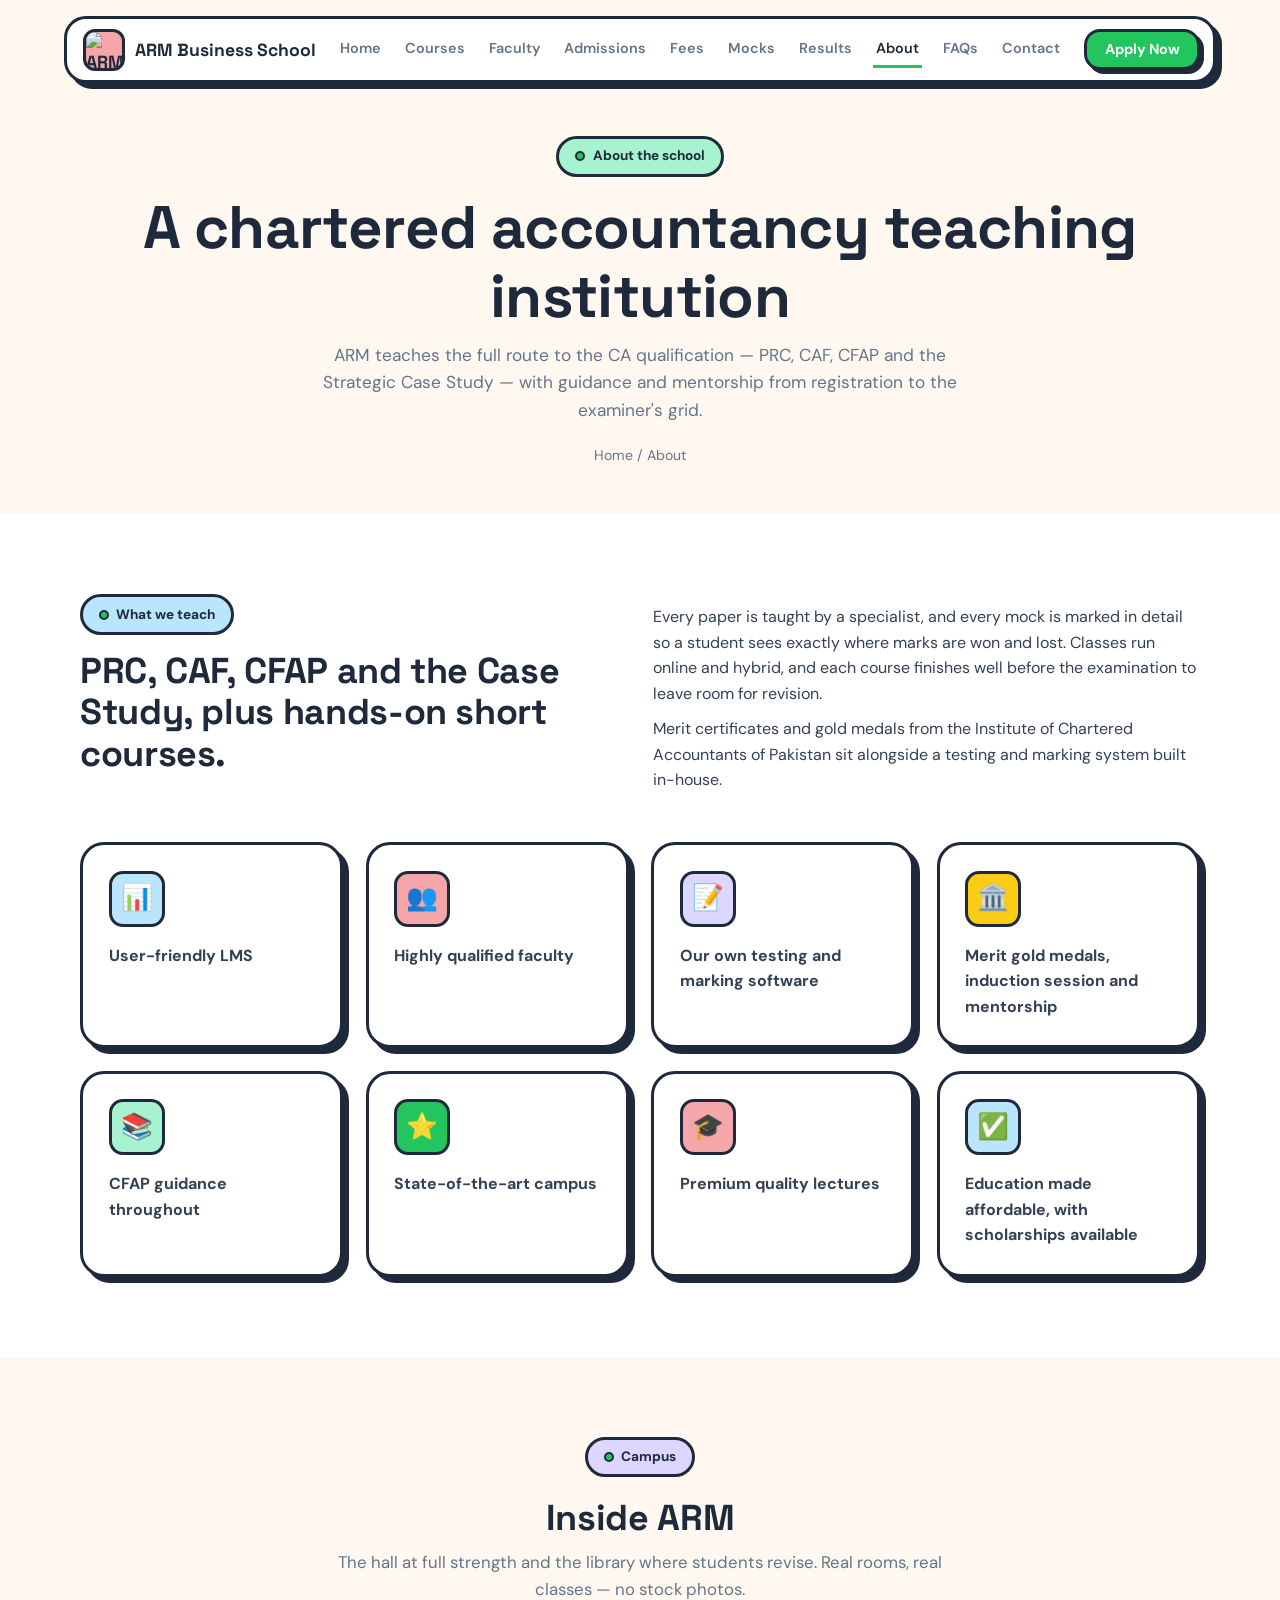
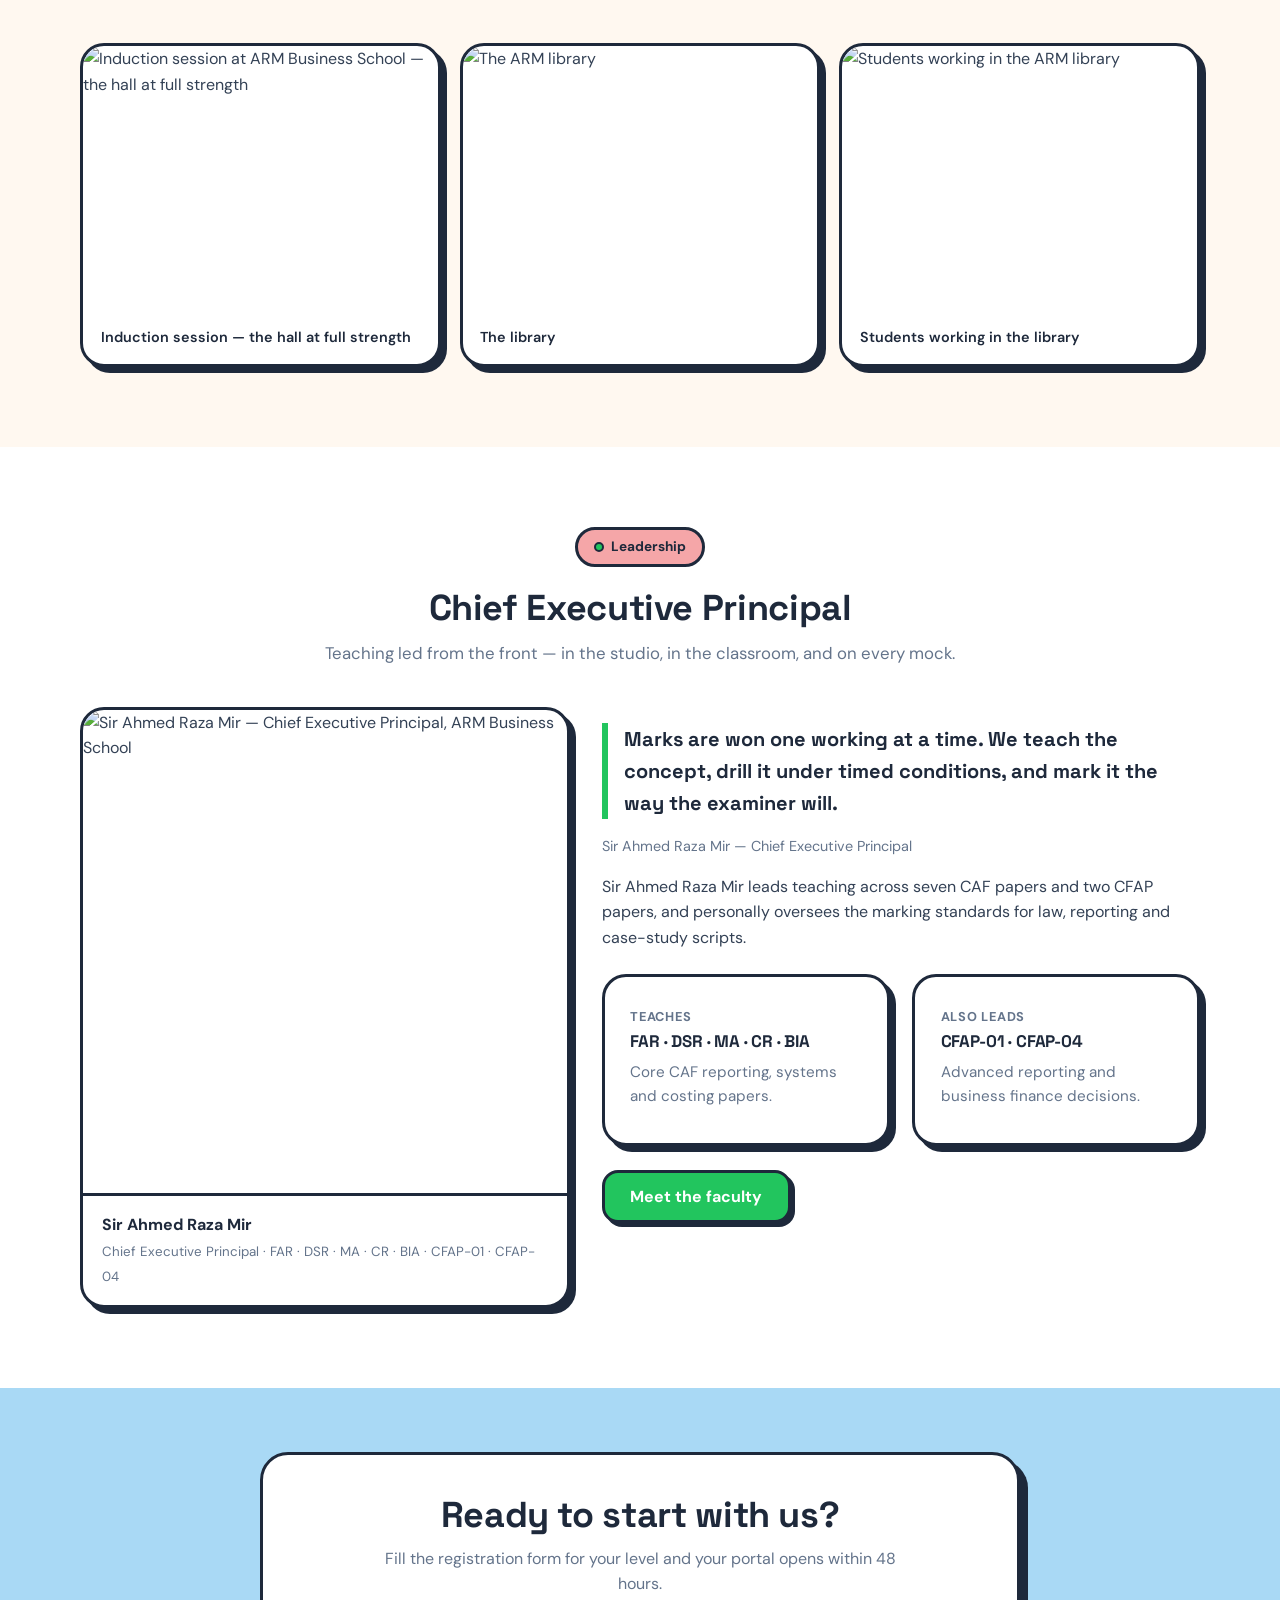
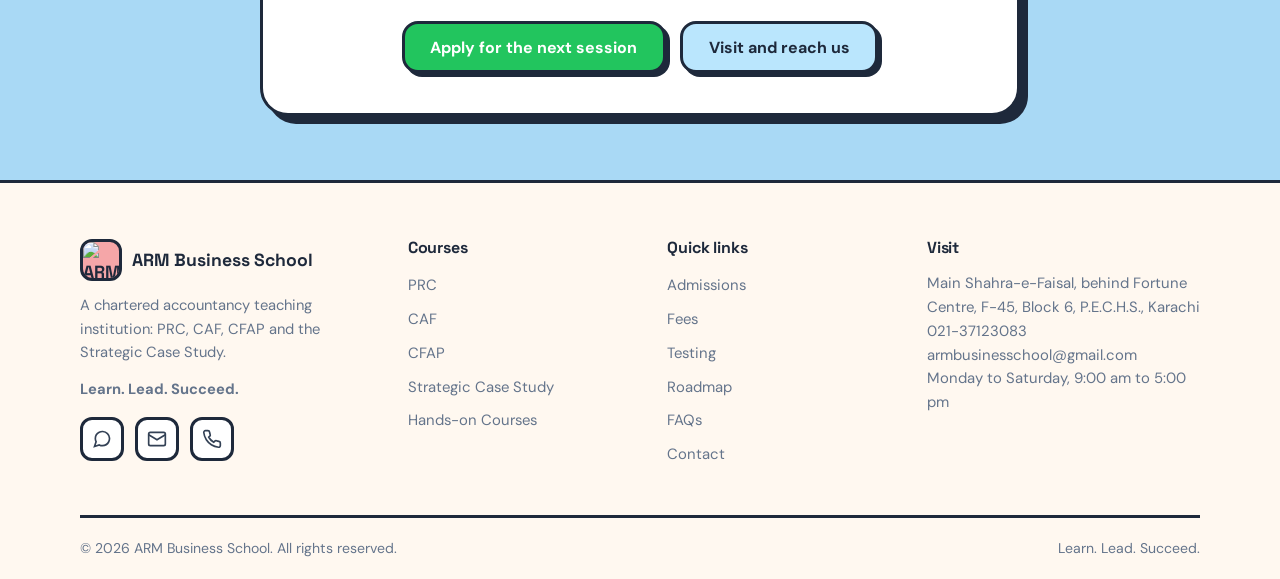
==== commit c2edfce6: "claymorphism redesign batch 3/3" ====
--- a/about.html
+++ b/about.html
@@ -7,163 +7,204 @@
 <title>About — ARM Business School</title>
 <meta name="description" content="About ARM Business School: what we teach, how we teach, the campus, and the principal.">
 <link rel="icon" type="image/png" href="https://arm-business-school-website.vercel.app/assets/logo-green.png">
-<link rel="preconnect" href="https://fonts.googleapis.com">
-<link rel="preconnect" href="https://fonts.gstatic.com" crossorigin>
-<link href="https://fonts.googleapis.com/css2?family=Fraunces:ital,opsz,wght@0,9..144,400..700;1,9..144,400..700&family=Inter:wght@400;500;600;700&display=swap" rel="stylesheet">
-<link rel="stylesheet" href="css/styles.css?v=12">
-<noscript><style>.reveal{opacity:1!important;transform:none!important}.strip figure.reveal{clip-path:none!important}.sec-head.reveal h2::after{transform:none!important}</style></noscript>
+<link rel="stylesheet" href="css/clay.css">
 </head>
 <body>
 <a class="skip" href="#main">Skip to main content</a>
 
-<header class="masthead" id="masthead">
-  <div class="wrap masthead__bar">
-    <a class="brand" href="./" aria-label="ARM Business School — home">
-      <img decoding="async" src="https://arm-business-school-website.vercel.app/assets/logo-green.png" alt="ARM Business School — original logo">
-    </a>
-    <nav class="nav" aria-label="Primary">
-      <a href="./">Home</a>
-      <a href="courses">Courses</a>
-      <a href="faculty">Faculty</a>
-      <a href="admissions">Admissions</a>
-      <a href="fees">Fees</a>
-      <a href="mocks">Mocks</a>
-      <a href="results">Results</a>
-      <a href="about" class="active">About</a>
-      <a href="faq">FAQs</a>
-      <a href="contact">Contact</a>
-    </nav>
-    <div class="mast-actions">
-      <a class="btn gold" href="admissions">Apply now</a>
-      <button class="burger" id="burger" aria-label="Open menu" aria-expanded="false" aria-controls="mobileNav"><i></i><i></i><i></i></button>
-    </div>
-  </div>
-  <div class="mobile-nav" id="mobileNav">
-    <div class="wrap">
-      <a href="./">Home</a>
-      <a href="courses">Courses</a>
-      <a href="faculty">Faculty</a>
-      <a href="admissions">Admissions</a>
-      <a href="fees">Fees</a>
-      <a href="mocks">Mocks</a>
-      <a href="results">Results</a>
-      <a href="about">About</a>
-      <a href="faq">FAQs</a>
-      <a href="contact">Contact</a>
-      <a href="admissions" class="m-apply">Apply now</a>
-    </div>
+<header class="navfloat">
+  <a class="brand" href="./" aria-label="ARM Business School — home">
+    <span class="brand__tile"><img src="https://arm-business-school-website.vercel.app/assets/logo-green.png" alt="ARM Business School logo"></span>
+    <span>ARM Business School</span>
+  </a>
+  <nav class="navlinks" aria-label="Primary">
+    <a href="./">Home</a>
+    <a href="courses">Courses</a>
+    <a href="faculty">Faculty</a>
+    <a href="admissions">Admissions</a>
+    <a href="fees">Fees</a>
+    <a href="mocks">Mocks</a>
+    <a href="results">Results</a>
+    <a href="about" class="active">About</a>
+    <a href="faq">FAQs</a>
+    <a href="contact">Contact</a>
+  </nav>
+  <div class="nav-cta">
+    <a class="btn btn-primary btn-sm" href="admissions">Apply Now</a>
+    <button class="burger" id="burger" aria-label="Open menu" aria-expanded="false" aria-controls="mobileNav"><i></i><i></i><i></i></button>
   </div>
 </header>
+<nav class="mobile-nav" id="mobileNav" aria-label="Mobile">
+  <a href="./">Home</a>
+  <a href="courses">Courses</a>
+  <a href="faculty">Faculty</a>
+  <a href="admissions">Admissions</a>
+  <a href="fees">Fees</a>
+  <a href="mocks">Mocks</a>
+  <a href="results">Results</a>
+  <a href="about">About</a>
+  <a href="faq">FAQs</a>
+  <a href="contact">Contact</a>
+  <a href="admissions"><strong>Apply Now →</strong></a>
+</nav>
 
 <main id="main">
 
 <section class="page-hero">
   <div class="wrap">
-    <p class="kicker">About the school</p>
+    <span class="badge"><span class="dot"></span>About the school</span>
     <h1>A chartered accountancy teaching institution</h1>
-    <div class="hero__rule" style="margin:1.5rem 0 0"></div>
-    <p class="page-hero__lede">ARM teaches the full route to the CA qualification — PRC, CAF, CFAP and the Strategic Case Study — with guidance and mentorship from registration to the examiner's grid.</p>
-    <nav class="crumbs" aria-label="Breadcrumb"><a href="./">Home</a> &nbsp;/&nbsp; About</nav>
-  </div>
-</section>
-
-<section class="block">
-  <div class="wrap">
-    <div class="contact-grid">
+    <p class="lede">ARM teaches the full route to the CA qualification — PRC, CAF, CFAP and the Strategic Case Study — with guidance and mentorship from registration to the examiner's grid.</p>
+    <nav class="crumbs" aria-label="Breadcrumb"><a href="./">Home</a> / About</nav>
+  </div>
+</section>
+
+<section class="section section--white">
+  <div class="wrap">
+    <div class="cols">
       <div class="reveal">
-        <p class="kicker">What we teach</p>
-        <h2 style="margin-bottom:1.2rem">PRC, CAF, CFAP and the Case Study, plus hands-on short courses.</h2>
-      </div>
-      <div class="reveal" data-delay="1">
+        <span class="badge badge--blue"><span class="dot"></span>What we teach</span>
+        <h2 style="margin:1rem 0 1.2rem">PRC, CAF, CFAP and the Case Study, plus hands-on short courses.</h2>
+      </div>
+      <div class="reveal">
         <p>Every paper is taught by a specialist, and every mock is marked in detail so a student sees exactly where marks are won and lost. Classes run online and hybrid, and each course finishes well before the examination to leave room for revision.</p>
         <p>Merit certificates and gold medals from the Institute of Chartered Accountants of Pakistan sit alongside a testing and marking system built in-house.</p>
       </div>
     </div>
-    <div class="feat-grid" style="margin-top:clamp(2.5rem,5vw,4rem)">
-      <div class="feat reveal"><svg aria-hidden="true"><use href="assets/icons.svg?v=2#i-monitor"/></svg><b>User-friendly LMS</b></div>
-      <div class="feat reveal" data-delay="1"><svg aria-hidden="true"><use href="assets/icons.svg?v=2#i-users"/></svg><b>Highly qualified faculty</b></div>
-      <div class="feat reveal" data-delay="2"><svg aria-hidden="true"><use href="assets/icons.svg?v=2#i-clipboard"/></svg><b>Our own testing and marking software</b></div>
-      <div class="feat reveal" data-delay="3"><svg aria-hidden="true"><use href="assets/icons.svg?v=2#i-award"/></svg><b>Merit gold medals, induction session and mentorship</b></div>
-      <div class="feat reveal"><svg aria-hidden="true"><use href="assets/icons.svg?v=2#i-book"/></svg><b>CFAP guidance throughout</b></div>
-      <div class="feat reveal" data-delay="1"><svg aria-hidden="true"><use href="assets/icons.svg?v=2#i-building"/></svg><b>State-of-the-art campus</b></div>
-      <div class="feat reveal" data-delay="2"><svg aria-hidden="true"><use href="assets/icons.svg?v=2#i-star"/></svg><b>Premium quality lectures</b></div>
-      <div class="feat reveal" data-delay="3"><svg aria-hidden="true"><use href="assets/icons.svg?v=2#i-tag"/></svg><b>Education made affordable, with scholarships available</b></div>
-    </div>
-  </div>
-</section>
-
-<section class="block block--tint" id="campus">
+    <div class="grid g4 reveal" style="margin-top:2.5rem">
+      <div class="clay-card"><div class="tile tile--blue">📊</div><b>User-friendly LMS</b></div>
+      <div class="clay-card"><div class="tile tile--coral">👥</div><b>Highly qualified faculty</b></div>
+      <div class="clay-card"><div class="tile tile--lav">📝</div><b>Our own testing and marking software</b></div>
+      <div class="clay-card"><div class="tile tile--yellow">🏛️</div><b>Merit gold medals, induction session and mentorship</b></div>
+      <div class="clay-card"><div class="tile tile--mint">📚</div><b>CFAP guidance throughout</b></div>
+      <div class="clay-card"><div class="tile tile--green">⭐</div><b>State-of-the-art campus</b></div>
+      <div class="clay-card"><div class="tile tile--coral">🎓</div><b>Premium quality lectures</b></div>
+      <div class="clay-card"><div class="tile tile--blue">✅</div><b>Education made affordable, with scholarships available</b></div>
+    </div>
+  </div>
+</section>
+
+<section class="section section--cream" id="campus">
   <div class="wrap">
     <div class="sec-head reveal">
+      <span class="badge badge--lav"><span class="dot"></span>Campus</span>
       <h2>Inside ARM</h2>
       <p>The hall at full strength and the library where students revise. Real rooms, real classes — no stock photos.</p>
     </div>
     <div class="strip">
-      <figure class="reveal"><img decoding="async" src="https://arm-business-school-website.vercel.app/assets/photos/01-induction-session.jpeg?v=3" alt="Induction session at ARM Business School — the hall at full strength" loading="lazy"><figcaption>Induction session — the hall at full strength</figcaption></figure>
-      <figure class="reveal" data-delay="1"><img decoding="async" src="https://arm-business-school-website.vercel.app/assets/photos/08-the-library.jpeg?v=3" alt="The ARM library" loading="lazy"><figcaption>The library</figcaption></figure>
-      <figure class="reveal" data-delay="2"><img decoding="async" src="https://arm-business-school-website.vercel.app/assets/photos/09-students-working-in-the-library.jpeg?v=3" alt="Students working in the ARM library" loading="lazy"><figcaption>Students working in the library</figcaption></figure>
-    </div>
-  </div>
-</section>
-
-<section class="block" id="leader">
+      <figure class="reveal">
+        <img src="https://arm-business-school-website.vercel.app/assets/photos/01-induction-session.jpeg?v=3" alt="Induction session at ARM Business School — the hall at full strength" loading="lazy">
+        <figcaption>Induction session — the hall at full strength</figcaption>
+      </figure>
+      <figure class="reveal">
+        <img src="https://arm-business-school-website.vercel.app/assets/photos/08-the-library.jpeg?v=3" alt="The ARM library" loading="lazy">
+        <figcaption>The library</figcaption>
+      </figure>
+      <figure class="reveal">
+        <img src="https://arm-business-school-website.vercel.app/assets/photos/09-students-working-in-the-library.jpeg?v=3" alt="Students working in the ARM library" loading="lazy">
+        <figcaption>Students working in the library</figcaption>
+      </figure>
+    </div>
+  </div>
+</section>
+
+<section class="section section--white" id="leader">
   <div class="wrap">
     <div class="sec-head reveal">
+      <span class="badge badge--coral"><span class="dot"></span>Leadership</span>
       <h2>Chief Executive Principal</h2>
       <p>Teaching led from the front — in the studio, in the classroom, and on every mock.</p>
     </div>
     <div class="leader">
       <figure class="reveal">
-        <img decoding="async" src="https://arm-business-school-website.vercel.app/assets/faculty/ahmed-raza-mir.jpg?v=3" alt="Sir Ahmed Raza Mir — Chief Executive Principal, ARM Business School">
+        <img src="https://arm-business-school-website.vercel.app/assets/faculty/ahmed-raza-mir.jpg?v=3" alt="Sir Ahmed Raza Mir — Chief Executive Principal, ARM Business School" loading="lazy">
         <figcaption><b>Sir Ahmed Raza Mir</b><small>Chief Executive Principal · FAR · DSR · MA · CR · BIA · CFAP-01 · CFAP-04</small></figcaption>
       </figure>
-      <div class="reveal" data-delay="1">
-        <p class="pullquote light">Marks are won one working at a time. We teach the concept, drill it under timed conditions, and mark it the way the examiner will.</p>
-        <p class="pullquote-name light">Sir Ahmed Raza Mir — Chief Executive Principal</p>
+      <div class="reveal">
+        <p class="pullquote">Marks are won one working at a time. We teach the concept, drill it under timed conditions, and mark it the way the examiner will.</p>
+        <p class="pullquote-name">Sir Ahmed Raza Mir — Chief Executive Principal</p>
         <p>Sir Ahmed Raza Mir leads teaching across seven CAF papers and two CFAP papers, and personally oversees the marking standards for law, reporting and case-study scripts.</p>
         <div class="grid g2" style="margin-top:1.5rem">
-          <div class="card"><div class="card__body"><span class="card__tag">Teaches</span><h3 style="font-size:1.05rem">FAR · DSR · MA · CR · BIA</h3><p>Core CAF reporting, systems and costing papers.</p></div></div>
-          <div class="card"><div class="card__body"><span class="card__tag">Also leads</span><h3 style="font-size:1.05rem">CFAP-01 · CFAP-04</h3><p>Advanced reporting and business finance decisions.</p></div></div>
+          <div class="clay-card">
+            <span class="tagline">Teaches</span>
+            <h3 style="font-size:1.05rem">FAR · DSR · MA · CR · BIA</h3>
+            <p>Core CAF reporting, systems and costing papers.</p>
+          </div>
+          <div class="clay-card">
+            <span class="tagline">Also leads</span>
+            <h3 style="font-size:1.05rem">CFAP-01 · CFAP-04</h3>
+            <p>Advanced reporting and business finance decisions.</p>
+          </div>
         </div>
-        <div class="apply-row">
-          <a class="btn" href="faculty">Meet the faculty <svg class="arw" aria-hidden="true"><use href="assets/icons.svg?v=2#i-arrow"/></svg></a>
+        <div style="margin-top:1.5rem">
+          <a class="btn btn-primary" href="faculty">Meet the faculty</a>
         </div>
       </div>
     </div>
   </div>
 </section>
 
-<section class="cta">
-  <div class="wrap reveal">
-    <h2>Ready to start with us?</h2>
-    <p>Fill the registration form for your level and your portal opens within 48 hours.</p>
-    <div class="cta__row">
-      <a class="btn light" href="admissions">Apply for the next session <svg class="arw" aria-hidden="true"><use href="assets/icons.svg?v=2#i-arrow"/></svg></a>
-      <a class="btn" style="background:transparent;border-color:rgba(255,255,255,.6)" href="contact">Visit and reach us</a>
+<section class="cta-band">
+  <div class="wrap">
+    <div class="cta-card reveal">
+      <h2>Ready to start with us?</h2>
+      <p>Fill the registration form for your level and your portal opens within 48 hours.</p>
+      <div class="cta-card__row">
+        <a class="btn btn-primary" href="admissions">Apply for the next session</a>
+        <a class="btn btn-secondary" href="contact">Visit and reach us</a>
+      </div>
     </div>
   </div>
 </section>
 
 </main>
 
-<footer class="site">
-  <div class="wrap">
-    <div class="foot-top">
-      <div>
-        <div class="foot-brand">
-          <img decoding="async" src="https://arm-business-school-website.vercel.app/assets/logo-green.png" alt="ARM Business School — original logo">
+<footer class="footer">
+  <div class="wrap">
+    <div class="foot-grid">
+      <div class="foot-brand">
+        <a class="brand" href="./" aria-label="ARM Business School — home">
+          <span class="brand__tile"><img src="https://arm-business-school-website.vercel.app/assets/logo-green.png" alt="ARM Business School logo"></span>
+          <span>ARM Business School</span>
+        </a>
+        <p>A chartered accountancy teaching institution: PRC, CAF, CFAP and the Strategic Case Study.</p>
+        <p><strong>Learn. Lead. Succeed.</strong></p>
+        <div class="social-row">
+          <a class="soc" href="https://wa.me/923327948519" aria-label="WhatsApp"><svg viewBox="0 0 24 24" fill="none" stroke="currentColor" stroke-width="2" aria-hidden="true"><path d="M21 11.5a8.38 8.38 0 0 1-.9 3.8 8.5 8.5 0 0 1-7.6 4.7 8.38 8.38 0 0 1-3.8-.9L3 21l1.9-5.7a8.38 8.38 0 0 1-.9-3.8 8.5 8.5 0 0 1 4.7-7.6 8.38 8.38 0 0 1 3.8-.9h.5a8.48 8.48 0 0 1 8 8v.5z"/></svg></a>
+          <a class="soc" href="mailto:armbusinesschool@gmail.com" aria-label="Email"><svg viewBox="0 0 24 24" fill="none" stroke="currentColor" stroke-width="2" aria-hidden="true"><rect x="2" y="4" width="20" height="16" rx="2"/><path d="m22 7-10 6L2 7"/></svg></a>
+          <a class="soc" href="tel:+922137123083" aria-label="Phone"><svg viewBox="0 0 24 24" fill="none" stroke="currentColor" stroke-width="2" aria-hidden="true"><path d="M22 16.92v3a2 2 0 0 1-2.18 2 19.79 19.79 0 0 1-8.63-3.07 19.5 19.5 0 0 1-6-6A19.79 19.79 0 0 1 2.12 4.18 2 2 0 0 1 4.11 2h3a2 2 0 0 1 2 1.72c.13.96.36 1.9.7 2.81a2 2 0 0 1-.45 2.11L8.09 9.91a16 16 0 0 0 6 6l1.27-1.27a2 2 0 0 1 2.11-.45c.91.34 1.85.57 2.81.7A2 2 0 0 1 22 16.92z"/></svg></a>
         </div>
-        <p class="foot-motto">Learn. Lead. Succeed.</p>
-        <p class="foot-tag">A chartered accountancy teaching institution: PRC, CAF, CFAP and the Strategic Case Study.</p>
-        <div class="social">
-          <a href="https://wa.me/923327948519" aria-label="WhatsApp"><svg aria-hidden="true"><use href="assets/icons.svg?v=2#i-whatsapp"/></svg></a>
-          <a href="mailto:armbusinesschool@gmail.com" aria-label="Email"><svg aria-hidden="true"><use href="assets/icons.svg?v=2#i-mail"/></svg></a>
-          <a href="tel:+922137123083" aria-label="Phone"><svg aria-hidden="true"><use href="assets/icons.svg?v=2#i-phone"/></svg></a>
-        </div>
-      </div>
-      <div><h4 class="fh">Courses</h4><ul><li><a href="courses#prc">PRC</a></li><li><a href="courses#caf">CAF</a></li><li><a href="courses#cfap">CFAP</a></li><li><a href="courses#scs">Strategic Case Study</a></li><li><a href="courses#hoc">Hands-on Courses</a></li></ul></div>
-      <div><h4 class="fh">Quick links</h4><ul><li><a href="admissions">Admissions</a></li><li><a href="fees">Fees &amp; policies</a></li><li><a href="fees#pay">Pay your fee</a></li><li><a href="mocks">Testing system</a></li><li><a href="mocks#submit">Submit a mock</a></li><li><a href="roadmap">Road to CA</a></li><li><a href="faq">FAQs</a></li><li><a href="contact">Contact</a></li></ul></div>
-      <div><h4 class="fh">Visit and reach us</h4><ul><li>Main Shahra-e-Faisal, behind Fortune Centre, F-45, Block 6, P.E.C.H.S., Karachi</li><li><a href="tel:+922137123083">021-37123083</a></li><li><a href="mailto:armbusinesschool@gmail.com">armbusinesschool@gmail.com</a></li><li>Monday to Saturday, 9:00 am to 5:00 pm</li></ul></div>
+      </div>
+      <div class="foot-col">
+        <h4>Courses</h4>
+        <ul>
+          <li><a href="courses.html#prc">PRC</a></li>
+          <li><a href="courses.html#caf">CAF</a></li>
+          <li><a href="courses.html#cfap">CFAP</a></li>
+          <li><a href="courses.html#scs">Strategic Case Study</a></li>
+          <li><a href="courses.html#hoc">Hands-on Courses</a></li>
+        </ul>
+      </div>
+      <div class="foot-col">
+        <h4>Quick links</h4>
+        <ul>
+          <li><a href="admissions">Admissions</a></li>
+          <li><a href="fees">Fees</a></li>
+          <li><a href="mocks">Testing</a></li>
+          <li><a href="roadmap">Roadmap</a></li>
+          <li><a href="faq">FAQs</a></li>
+          <li><a href="contact">Contact</a></li>
+        </ul>
+      </div>
+      <div class="foot-col">
+        <h4>Visit</h4>
+        <address>
+          Main Shahra-e-Faisal, behind Fortune Centre, F-45, Block 6, P.E.C.H.S., Karachi<br>
+          <a href="tel:+922137123083">021-37123083</a><br>
+          <a href="mailto:armbusinesschool@gmail.com">armbusinesschool@gmail.com</a><br>
+          Monday to Saturday, 9:00 am to 5:00 pm
+        </address>
+      </div>
     </div>
     <div class="foot-bottom">
       <span>© <span id="year">2026</span> ARM Business School. All rights reserved.</span>
@@ -172,7 +213,7 @@
   </div>
 </footer>
 
-<button class="totop" id="totop" aria-label="Back to top"><svg aria-hidden="true"><use href="assets/icons.svg?v=2#i-arrow"/></svg></button>
-<script src="js/app.js?v=3" defer></script>
+<button class="totop" id="totop" aria-label="Back to top"><svg viewBox="0 0 24 24" fill="none" stroke="currentColor" stroke-width="2.5" aria-hidden="true"><path d="M12 19V5M5 12l7-7 7 7"/></svg></button>
+<script src="js/app.js" defer></script>
 </body>
 </html>
--- a/css/clay.css
+++ b/css/clay.css
@@ -0,0 +1,434 @@
+/* ============================================================
+   ARM Business School — Claymorphism design system
+   Playful neo-brutalist "clay" EdTech aesthetic.
+   Tokens lifted from the LearnHub reference teardown.
+   ============================================================ */
+@import url('https://fonts.googleapis.com/css2?family=Space+Grotesk:wght@400;500;600;700&family=DM+Sans:ital,opsz,wght@0,9..40,400;0,9..40,500;0,9..40,600;0,9..40,700;1,9..40,400&display=swap');
+
+:root{
+  --ink:#1E293B;
+  --body:#334155;
+  --muted:#64748B;
+  --cream:#FFF8F0;
+  --white:#FFFFFF;
+  --band:#A9D9F5;
+  --cta:#22C55E;
+  --cta-dark:#16A34A;
+  --secondary:#BAE6FD;
+  --coral:#F5A6A8;
+  --lavender:#DDD6FE;
+  --mint:#A7F3D0;
+  --yellow:#FACC15;
+  --gold:#FBBF24;
+  --radius-card:24px;
+  --radius-btn:16px;
+  --radius-tile:14px;
+  --shadow-hard:6px 6px 0 var(--ink);
+  --shadow-hard-sm:4px 4px 0 var(--ink);
+  --shadow-soft:0 10px 30px rgba(30,41,59,.10), 4px 4px 0 rgba(30,41,59,.08);
+  --maxw:1152px;
+  --font-head:'Space Grotesk',system-ui,sans-serif;
+  --font-body:'DM Sans',system-ui,sans-serif;
+}
+
+*{box-sizing:border-box;margin:0;padding:0}
+html{scroll-behavior:smooth}
+body{
+  font-family:var(--font-body);
+  color:var(--body);
+  background:var(--cream);
+  font-size:16px;line-height:1.6;
+  -webkit-font-smoothing:antialiased;
+}
+h1,h2,h3,h4{font-family:var(--font-head);color:var(--ink);line-height:1.15;letter-spacing:-.01em}
+h1{font-size:clamp(2rem,5vw,3.75rem);font-weight:700}
+h2{font-size:clamp(1.6rem,3.4vw,2.25rem);font-weight:700}
+h3{font-size:1.125rem;font-weight:700}
+p{margin:.6em 0}
+a{color:inherit}
+img{max-width:100%;display:block}
+::selection{background:var(--yellow);color:var(--ink)}
+
+.wrap{max-width:var(--maxw);margin:0 auto;padding:0 1rem}
+.skip{position:absolute;left:-9999px;top:0;background:var(--ink);color:#fff;padding:.6rem 1rem;z-index:200;border-radius:0 0 12px 0}
+.skip:focus{left:0}
+
+/* ---------- floating clay nav ---------- */
+.navfloat{
+  position:fixed;top:1rem;left:1rem;right:1rem;z-index:100;
+  max-width:var(--maxw);margin:0 auto;
+  background:var(--white);
+  border:3px solid var(--ink);border-radius:22px;
+  box-shadow:var(--shadow-hard);
+  display:flex;align-items:center;gap:1rem;
+  padding:.6rem .8rem .6rem 1rem;
+}
+.brand{display:flex;align-items:center;gap:.6rem;text-decoration:none;font-family:var(--font-head);font-weight:700;font-size:1.1rem;color:var(--ink)}
+.brand__tile{
+  width:42px;height:42px;border-radius:12px;overflow:hidden;flex:0 0 42px;
+  border:3px solid var(--ink);background:var(--coral);
+  display:flex;align-items:center;justify-content:center;
+}
+.brand__tile img{width:100%;height:100%;object-fit:cover}
+.navlinks{display:flex;gap:1.1rem;margin:0 auto}
+.navlinks a{
+  text-decoration:none;font-weight:600;font-size:.9rem;color:var(--muted);
+  padding:.35rem .2rem;border-bottom:3px solid transparent;
+}
+.navlinks a:hover{color:var(--ink)}
+.navlinks a.active{color:var(--ink);border-bottom-color:var(--cta)}
+.nav-cta{display:flex;align-items:center;gap:.7rem}
+.login-link{font-weight:600;font-size:.9rem;color:var(--muted);text-decoration:none}
+.login-link:hover{color:var(--ink)}
+.burger{display:none;background:var(--secondary);border:3px solid var(--ink);border-radius:12px;width:44px;height:44px;cursor:pointer;flex-direction:column;align-items:center;justify-content:center;gap:5px}
+.burger i{display:block;width:20px;height:3px;background:var(--ink);border-radius:2px}
+.mobile-nav{
+  display:none;position:fixed;top:5.2rem;left:1rem;right:1rem;z-index:99;
+  max-width:var(--maxw);margin:0 auto;background:var(--white);
+  border:3px solid var(--ink);border-radius:20px;box-shadow:var(--shadow-hard);
+  padding:1rem;flex-direction:column;gap:.2rem;
+}
+.mobile-nav.open{display:flex}
+.mobile-nav a{padding:.7rem .8rem;border-radius:12px;text-decoration:none;font-weight:600;color:var(--body)}
+.mobile-nav a:hover{background:var(--cream);color:var(--ink)}
+
+/* ---------- buttons ---------- */
+.btn{
+  display:inline-flex;align-items:center;gap:.5rem;
+  font-family:var(--font-body);font-weight:700;font-size:1rem;
+  padding:.85rem 1.6rem;border-radius:var(--radius-btn);
+  border:3px solid var(--ink);box-shadow:var(--shadow-hard-sm);
+  text-decoration:none;cursor:pointer;color:var(--ink);background:var(--white);
+  transition:transform .15s ease, box-shadow .15s ease;
+  line-height:1.2;
+}
+.btn:hover{transform:translate(-2px,-2px);box-shadow:6px 6px 0 var(--ink)}
+.btn:active{transform:translate(2px,2px);box-shadow:1px 1px 0 var(--ink)}
+.btn-primary{background:var(--cta);color:#fff}
+.btn-secondary{background:var(--secondary)}
+.btn-coral{background:var(--coral)}
+.btn .arw{width:18px;height:18px}
+.btn-sm{padding:.55rem 1.1rem;font-size:.9rem}
+
+/* ---------- badges / pills ---------- */
+.badge{
+  display:inline-flex;align-items:center;gap:.45rem;
+  font-weight:700;font-size:.85rem;color:var(--ink);
+  background:var(--mint);border:3px solid var(--ink);border-radius:999px;
+  padding:.4rem 1rem;
+}
+.badge .dot{width:10px;height:10px;border-radius:50%;background:var(--cta);border:2px solid var(--ink)}
+.badge--blue{background:var(--secondary)}
+.badge--coral{background:var(--coral)}
+.badge--lav{background:var(--lavender)}
+.badge--yellow{background:var(--yellow)}
+
+/* ---------- sections ---------- */
+.section{padding:3rem 0}
+@media(min-width:768px){.section{padding:5rem 0}}
+.section--cream{background:var(--cream)}
+.section--white{background:var(--white)}
+.sec-head{text-align:center;max-width:640px;margin:0 auto 2.5rem}
+.sec-head h2{margin:.9rem 0 .6rem}
+.sec-head p{color:var(--muted);font-size:1.05rem}
+.sec-head .badge{margin-bottom:.4rem}
+
+/* ---------- hero ---------- */
+.hero{background:var(--cream);padding:8.5rem 0 4rem;overflow:hidden}
+.hero__grid{display:grid;gap:2.5rem;align-items:center}
+@media(min-width:960px){.hero__grid{grid-template-columns:1.05fr .95fr}}
+.hero h1{margin:1.1rem 0}
+.hero h1 .hl{color:var(--cta)}
+.hero__lede{color:var(--muted);font-size:1.1rem;max-width:34rem}
+.hero__cta{display:flex;flex-wrap:wrap;gap:.9rem;margin:1.6rem 0}
+.hero__stats{display:flex;gap:2.2rem;margin-top:1.8rem}
+.hstat b{display:block;font-family:var(--font-head);font-size:1.5rem;color:var(--ink)}
+.hstat b.hl-y{background:linear-gradient(transparent 55%, var(--yellow) 55%);display:inline-block;padding:0 .15em}
+.hstat span{font-size:.9rem;color:var(--muted)}
+
+/* hero clay composition */
+.clay-stage{position:relative;padding:1.2rem}
+.course-card{
+  background:var(--white);border:3px solid var(--ink);border-radius:var(--radius-card);
+  box-shadow:8px 8px 0 var(--ink);padding:1.4rem;position:relative;z-index:2;
+}
+.course-card__top{display:flex;gap:1rem;align-items:center;margin-bottom:1.1rem}
+.tile{
+  width:56px;height:56px;flex:0 0 56px;border-radius:var(--radius-tile);
+  border:3px solid var(--ink);display:flex;align-items:center;justify-content:center;
+  font-size:1.6rem;
+}
+.tile--coral{background:var(--coral)} .tile--blue{background:var(--secondary)}
+.tile--lav{background:var(--lavender)} .tile--mint{background:var(--mint)}
+.tile--yellow{background:var(--yellow)} .tile--green{background:var(--cta)}
+.course-card h3{font-size:1.05rem}
+.course-card .meta{font-size:.9rem;color:var(--muted)}
+.progress{margin:1rem 0 .4rem}
+.progress__row{display:flex;justify-content:space-between;font-size:.85rem;color:var(--muted);margin-bottom:.4rem}
+.progress__row b{color:var(--cta-dark)}
+.progress__track{height:14px;border-radius:999px;border:2px solid var(--ink);background:#F1F5F9;overflow:hidden}
+.progress__fill{height:100%;width:65%;background:var(--cta);border-radius:999px}
+.chip{
+  position:absolute;z-index:3;background:var(--white);
+  border:3px solid var(--ink);border-radius:16px;box-shadow:var(--shadow-hard-sm);
+  width:64px;height:64px;display:flex;align-items:center;justify-content:center;font-size:1.9rem;
+}
+.chip--1{top:-6px;right:6%;background:var(--coral)}
+.chip--2{bottom:18%;left:-14px;background:var(--lavender)}
+.chip--3{top:38%;right:-14px;background:var(--mint);border-radius:50%}
+@media(max-width:959px){.chip--2{left:2px}.chip--3{right:2px}}
+
+/* ---------- clay cards grid ---------- */
+.grid{display:grid;gap:1.4rem}
+.g2{grid-template-columns:1fr} .g3{grid-template-columns:1fr} .g4{grid-template-columns:1fr}
+@media(min-width:640px){.g2{grid-template-columns:repeat(2,1fr)}.g4{grid-template-columns:repeat(2,1fr)}}
+@media(min-width:960px){.g3{grid-template-columns:repeat(3,1fr)}.g4{grid-template-columns:repeat(4,1fr)}}
+.clay-card{
+  background:var(--white);border:3px solid var(--ink);border-radius:var(--radius-card);
+  box-shadow:var(--shadow-hard);padding:1.6rem;
+  transition:transform .18s ease;
+}
+.clay-card:hover{transform:scale(1.03)}
+.clay-card .tile{margin-bottom:1rem}
+.clay-card h3{margin:.2rem 0 .5rem}
+.clay-card p{color:var(--muted);font-size:.95rem}
+.clay-card .tagline{font-size:.8rem;font-weight:700;color:var(--muted);text-transform:uppercase;letter-spacing:.06em}
+.card-link{display:inline-flex;align-items:center;gap:.4rem;font-weight:700;color:var(--ink);text-decoration:none;margin-top:.9rem}
+.card-link:hover{color:var(--cta-dark)}
+.card-link .arw{width:16px;height:16px}
+.meta-row{display:flex;flex-wrap:wrap;gap:.9rem;margin:.8rem 0;color:var(--muted);font-size:.85rem}
+.meta-row span{display:inline-flex;align-items:center;gap:.35rem}
+.meta-row svg{width:15px;height:15px}
+.rating-pill{
+  display:inline-flex;align-items:center;gap:.35rem;
+  background:#DCFCE7;border:2px solid var(--cta);border-radius:999px;
+  padding:.25rem .8rem;font-weight:700;font-size:.85rem;color:var(--cta-dark);
+}
+
+/* ---------- icon tiles with SVG ---------- */
+.tile svg{width:28px;height:28px}
+.tile svg *{stroke:var(--ink)}
+
+/* ---------- tables (clay) ---------- */
+.tbl-wrap{overflow-x:auto;border:3px solid var(--ink);border-radius:var(--radius-card);box-shadow:var(--shadow-hard);background:var(--white)}
+table.tbl{width:100%;border-collapse:collapse;min-width:560px}
+.tbl th,.tbl td{padding:1rem 1.2rem;text-align:left;border-bottom:2px solid #E2E8F0;font-size:.95rem}
+.tbl thead th{background:var(--cream);font-family:var(--font-head);color:var(--ink);border-bottom:3px solid var(--ink)}
+.tbl tbody tr:last-child td{border-bottom:0}
+.tbl td.num{font-weight:700;color:var(--ink)}
+
+/* ---------- people / achievers ---------- */
+.person{background:var(--white);border:3px solid var(--ink);border-radius:var(--radius-card);box-shadow:var(--shadow-hard);overflow:hidden;transition:transform .18s ease}
+.person:hover{transform:scale(1.03)}
+.person__photo{aspect-ratio:1/1;overflow:hidden;border-bottom:3px solid var(--ink);background:var(--cream)}
+.person__photo img{width:100%;height:100%;object-fit:cover}
+.person__body{padding:1.1rem 1.2rem 1.3rem}
+.person__body h3{font-size:1.02rem}
+.person__body .role{font-size:.85rem;font-weight:700;color:var(--cta-dark)}
+.person__body .papers{font-size:.85rem;color:var(--muted);margin-top:.3rem}
+
+/* testimonials */
+.quote-card{background:var(--white);border:3px solid var(--ink);border-radius:var(--radius-card);box-shadow:var(--shadow-hard);padding:1.6rem}
+.stars{color:var(--gold);font-size:1.1rem;letter-spacing:.15em;margin-bottom:.7rem}
+.quote-card blockquote{color:var(--body);font-size:.98rem}
+.quote-who{display:flex;align-items:center;gap:.9rem;margin-top:1.1rem}
+.avatar-tile{width:48px;height:48px;flex:0 0 48px;border-radius:14px;border:3px solid var(--ink);display:flex;align-items:center;justify-content:center;font-family:var(--font-head);font-weight:700;font-size:1.2rem;color:var(--ink)}
+.quote-who b{display:block;color:var(--ink);font-size:.95rem}
+.quote-who small{color:var(--muted);font-size:.82rem}
+
+/* ---------- CTA band ---------- */
+.cta-band{background:var(--band);padding:4rem 0}
+.cta-card{
+  background:var(--white);border:3px solid var(--ink);border-radius:28px;
+  box-shadow:8px 8px 0 var(--ink);padding:2.5rem 2rem;text-align:center;max-width:760px;margin:0 auto;
+}
+.cta-card h2{margin-bottom:.6rem}
+.cta-card p{color:var(--muted);max-width:34rem;margin:0 auto 1.5rem}
+.cta-card__row{display:flex;flex-wrap:wrap;gap:.9rem;justify-content:center}
+.assure{display:flex;flex-wrap:wrap;gap:1.2rem;justify-content:center;margin-top:1.3rem;font-size:.9rem;font-weight:600;color:var(--body)}
+.assure span{display:inline-flex;align-items:center;gap:.4rem}
+.check{width:22px;height:22px;border-radius:50%;background:var(--cta);border:2px solid var(--ink);color:#fff;font-size:.75rem;display:inline-flex;align-items:center;justify-content:center;font-weight:700}
+
+/* ---------- footer ---------- */
+.footer{background:var(--cream);padding:3.5rem 0 0;border-top:3px solid var(--ink)}
+.foot-grid{display:grid;gap:2rem;margin-bottom:2.5rem}
+@media(min-width:860px){.foot-grid{grid-template-columns:1.3fr 1fr 1fr 1.2fr}}
+.foot-brand p{color:var(--muted);font-size:.92rem;margin:.8rem 0}
+.social-row{display:flex;gap:.7rem;margin-top:1rem}
+.soc{
+  width:44px;height:44px;border-radius:12px;background:var(--white);
+  border:3px solid var(--ink);display:inline-flex;align-items:center;justify-content:center;
+  transition:background .15s ease;text-decoration:none;
+}
+.soc:hover{background:var(--secondary)}
+.soc svg{width:20px;height:20px}
+.foot-col h4{font-size:1rem;margin-bottom:.9rem}
+.foot-col ul{list-style:none}
+.foot-col li{margin:.5rem 0}
+.foot-col a{color:var(--muted);text-decoration:none;font-size:.93rem}
+.foot-col a:hover{color:var(--ink);text-decoration:underline}
+.foot-col address{font-style:normal;color:var(--muted);font-size:.93rem}
+.foot-bottom{border-top:3px solid var(--ink);padding:1.2rem 0;display:flex;flex-wrap:wrap;gap:.6rem;justify-content:space-between;color:var(--muted);font-size:.88rem}
+.foot-bottom nav{display:flex;gap:1.2rem}
+.foot-bottom a{color:var(--muted);text-decoration:none}
+.foot-bottom a:hover{color:var(--ink)}
+
+/* ---------- page hero (inner pages) ---------- */
+.page-hero{background:var(--cream);padding:8.5rem 0 3rem;text-align:center}
+.page-hero .badge{margin-bottom:1rem}
+.page-hero h1{margin-bottom:.7rem}
+.page-hero p.lede{color:var(--muted);max-width:40rem;margin:0 auto;font-size:1.08rem}
+.crumbs{margin-top:1.2rem;font-size:.88rem;color:var(--muted)}
+.crumbs a{color:var(--muted);text-decoration:none}
+.crumbs a:hover{color:var(--ink)}
+
+/* ---------- steps ---------- */
+.steps{list-style:none;counter-reset:step;display:grid;gap:1.2rem}
+.step{
+  background:var(--white);border:3px solid var(--ink);border-radius:var(--radius-card);
+  box-shadow:var(--shadow-hard);padding:1.4rem 1.4rem 1.4rem 4.6rem;position:relative;
+}
+.step::before{
+  counter-increment:step;content:counter(step);
+  position:absolute;left:1.2rem;top:1.3rem;width:44px;height:44px;
+  border-radius:14px;border:3px solid var(--ink);background:var(--yellow);
+  font-family:var(--font-head);font-weight:700;font-size:1.2rem;color:var(--ink);
+  display:flex;align-items:center;justify-content:center;
+}
+.step:nth-child(2n)::before{background:var(--mint)}
+.step:nth-child(3n)::before{background:var(--secondary)}
+.step:nth-child(4n)::before{background:var(--coral)}
+.step:nth-child(5n)::before{background:var(--lavender)}
+.step h3{margin-bottom:.4rem}
+.step p{color:var(--muted);font-size:.95rem}
+
+/* ---------- FAQ accordions ---------- */
+.faq-group{max-width:800px;margin:0 auto 2.5rem}
+.faq-item{background:var(--white);border:3px solid var(--ink);border-radius:18px;margin-bottom:.9rem;overflow:hidden}
+.faq-item summary{
+  list-style:none;cursor:pointer;padding:1.1rem 1.3rem;font-weight:700;color:var(--ink);
+  display:flex;justify-content:space-between;align-items:center;gap:1rem;font-size:.98rem;
+}
+.faq-item summary::-webkit-details-marker{display:none}
+.faq-item summary .pm{flex:0 0 30px;width:30px;height:30px;border-radius:50%;border:3px solid var(--ink);background:var(--mint);position:relative}
+.faq-item summary .pm::before,.faq-item summary .pm::after{content:"";position:absolute;background:var(--ink);border-radius:2px;left:50%;top:50%}
+.faq-item summary .pm::before{width:12px;height:3px;transform:translate(-50%,-50%)}
+.faq-item summary .pm::after{width:3px;height:12px;transform:translate(-50%,-50%)}
+.faq-item[open] summary .pm::after{display:none}
+.faq-item[open] summary .pm{background:var(--coral)}
+.faq-item .a{padding:0 1.3rem 1.2rem;color:var(--body);font-size:.95rem;white-space:pre-line}
+
+/* ---------- forms ---------- */
+.form-card{background:var(--white);border:3px solid var(--ink);border-radius:var(--radius-card);box-shadow:var(--shadow-hard);padding:1.8rem}
+.field{margin-bottom:1.1rem}
+.field label{display:block;font-weight:700;font-size:.9rem;color:var(--ink);margin-bottom:.4rem}
+.field input,.field select,.field textarea{
+  width:100%;font-family:var(--font-body);font-size:1rem;color:var(--ink);
+  border:3px solid var(--ink);border-radius:14px;padding:.75rem 1rem;background:var(--white);
+}
+.field input:focus,.field select:focus,.field textarea:focus{outline:none;box-shadow:3px 3px 0 var(--ink)}
+.field textarea{min-height:110px;resize:vertical}
+.formnote{font-size:.88rem;color:var(--muted)}
+
+/* fee calculator */
+.calc-item{
+  display:flex;align-items:center;gap:.8rem;padding:.8rem 1rem;margin-bottom:.6rem;
+  border:3px solid var(--ink);border-radius:14px;cursor:pointer;background:var(--white);
+  transition:background .12s ease;
+}
+.calc-item:hover{background:var(--cream)}
+.calc-item input{width:22px;height:22px;accent-color:var(--cta);flex:0 0 22px}
+.calc-item .nm{flex:1;font-weight:600;font-size:.92rem;color:var(--ink)}
+.calc-item .pr{font-weight:700;font-size:.88rem;color:var(--muted);white-space:nowrap}
+.mode-toggle{display:flex;gap:.7rem;margin-bottom:1.1rem}
+.mode-toggle label{
+  flex:1;text-align:center;font-weight:700;padding:.7rem;border:3px solid var(--ink);
+  border-radius:14px;cursor:pointer;background:var(--white);font-size:.95rem;
+}
+.mode-toggle input{display:none}
+.mode-toggle label:has(input:checked){background:var(--mint)}
+.calc-total{
+  margin-top:1.2rem;border:3px solid var(--ink);border-radius:16px;background:var(--cream);
+  padding:1.1rem 1.2rem;display:flex;flex-wrap:wrap;gap:1rem;align-items:center;justify-content:space-between;
+}
+.calc-total .t small{display:block;color:var(--muted);font-size:.8rem}
+.calc-total .t b{font-family:var(--font-head);font-size:1.5rem;color:var(--ink)}
+.calc-total .i{font-size:.9rem;color:var(--muted)}
+
+/* bank cards */
+.bank{background:var(--white);border:3px solid var(--ink);border-radius:18px;box-shadow:var(--shadow-hard-sm);padding:1.2rem 1.3rem;margin-bottom:1rem}
+.bank .lvl{display:inline-block;font-size:.75rem;font-weight:700;background:var(--lavender);border:2px solid var(--ink);border-radius:999px;padding:.15rem .7rem;margin-bottom:.5rem}
+.bank b{display:block;color:var(--ink);margin-bottom:.5rem}
+.bank dl{display:grid;grid-template-columns:auto 1fr;gap:.2rem .8rem;font-size:.92rem}
+.bank dt{color:var(--muted)} .bank dd{font-weight:600;color:var(--ink);margin:0}
+
+/* fee rows */
+.fee-row{display:flex;justify-content:space-between;gap:1rem;padding:.85rem 0;border-bottom:2px dashed #CBD5E1;font-size:.95rem}
+.fee-row:last-child{border-bottom:0}
+.fee-row .amt{font-weight:700;color:var(--ink);white-space:nowrap}
+.fees-note{font-size:.85rem;color:var(--muted);margin-top:1rem}
+
+/* policies */
+.policy{background:var(--white);border:3px solid var(--ink);border-radius:18px;padding:1.2rem 1.3rem;margin-bottom:1rem;box-shadow:var(--shadow-hard-sm)}
+.policy h4{margin-bottom:.35rem}
+.policy p{color:var(--muted);font-size:.93rem;margin:0}
+
+/* photo strip */
+.strip{display:grid;gap:1.2rem}
+@media(min-width:760px){.strip{grid-template-columns:repeat(3,1fr)}}
+.strip figure{background:var(--white);border:3px solid var(--ink);border-radius:var(--radius-card);box-shadow:var(--shadow-hard);overflow:hidden}
+.strip img{aspect-ratio:4/3;object-fit:cover;width:100%}
+.strip figcaption{padding:.9rem 1.1rem;font-size:.9rem;font-weight:600;color:var(--ink)}
+
+/* leader */
+.leader{display:grid;gap:2rem;align-items:start}
+@media(min-width:900px){.leader{grid-template-columns:.9fr 1.1fr}}
+.leader figure{background:var(--white);border:3px solid var(--ink);border-radius:var(--radius-card);box-shadow:var(--shadow-hard);overflow:hidden}
+.leader figure img{aspect-ratio:1/1;object-fit:cover;width:100%}
+.leader figcaption{padding:1rem 1.2rem;border-top:3px solid var(--ink)}
+.leader figcaption b{display:block;color:var(--ink)}
+.leader figcaption small{color:var(--muted)}
+.pullquote{font-family:var(--font-head);font-size:1.25rem;font-weight:700;color:var(--ink);border-left:6px solid var(--cta);padding-left:1rem;margin:1rem 0}
+.pullquote-name{font-size:.9rem;color:var(--muted);margin-bottom:1rem}
+
+/* contact lines */
+.contact-line{display:flex;gap:.9rem;margin-bottom:1.1rem;align-items:flex-start}
+.contact-line .tile{width:48px;height:48px;flex:0 0 48px;font-size:1.3rem}
+.contact-line strong{color:var(--ink)}
+.contact-line a{color:var(--cta-dark);font-weight:600}
+
+/* achiever spotlight */
+.spot{background:var(--white);border:3px solid var(--ink);border-radius:var(--radius-card);box-shadow:var(--shadow-hard);overflow:hidden}
+.spot img{aspect-ratio:1/1;object-fit:cover;width:100%}
+.spot__body{padding:1rem 1.1rem}
+.spot__body h3{font-size:.98rem}
+.spot__body small{color:var(--muted);font-size:.82rem}
+.spot__tag{display:inline-block;font-size:.72rem;font-weight:700;background:var(--yellow);border:2px solid var(--ink);border-radius:999px;padding:.1rem .6rem;margin-bottom:.45rem}
+
+/* reveal on scroll */
+.reveal{opacity:0;transform:translateY(24px);transition:opacity .6s ease,transform .6s ease}
+.reveal.in{opacity:1;transform:none}
+
+/* back to top */
+.totop{
+  position:fixed;right:1.2rem;bottom:1.2rem;z-index:90;width:52px;height:52px;
+  border-radius:16px;background:var(--yellow);border:3px solid var(--ink);
+  box-shadow:var(--shadow-hard-sm);cursor:pointer;display:none;align-items:center;justify-content:center;
+}
+.totop.show{display:inline-flex}
+.totop svg{width:22px;height:22px}
+
+/* two-col helper */
+.cols{display:grid;gap:1.6rem}
+@media(min-width:900px){.cols{grid-template-columns:1fr 1fr;align-items:start}}
+
+@media(max-width:900px){
+  .navlinks{display:none}
+  .login-link{display:none}
+  .burger{display:inline-flex}
+  .hero{padding-top:7.5rem}
+}
+@media(max-width:560px){
+  .hero__stats{gap:1.4rem}
+  .cta-card{padding:2rem 1.2rem}
+}
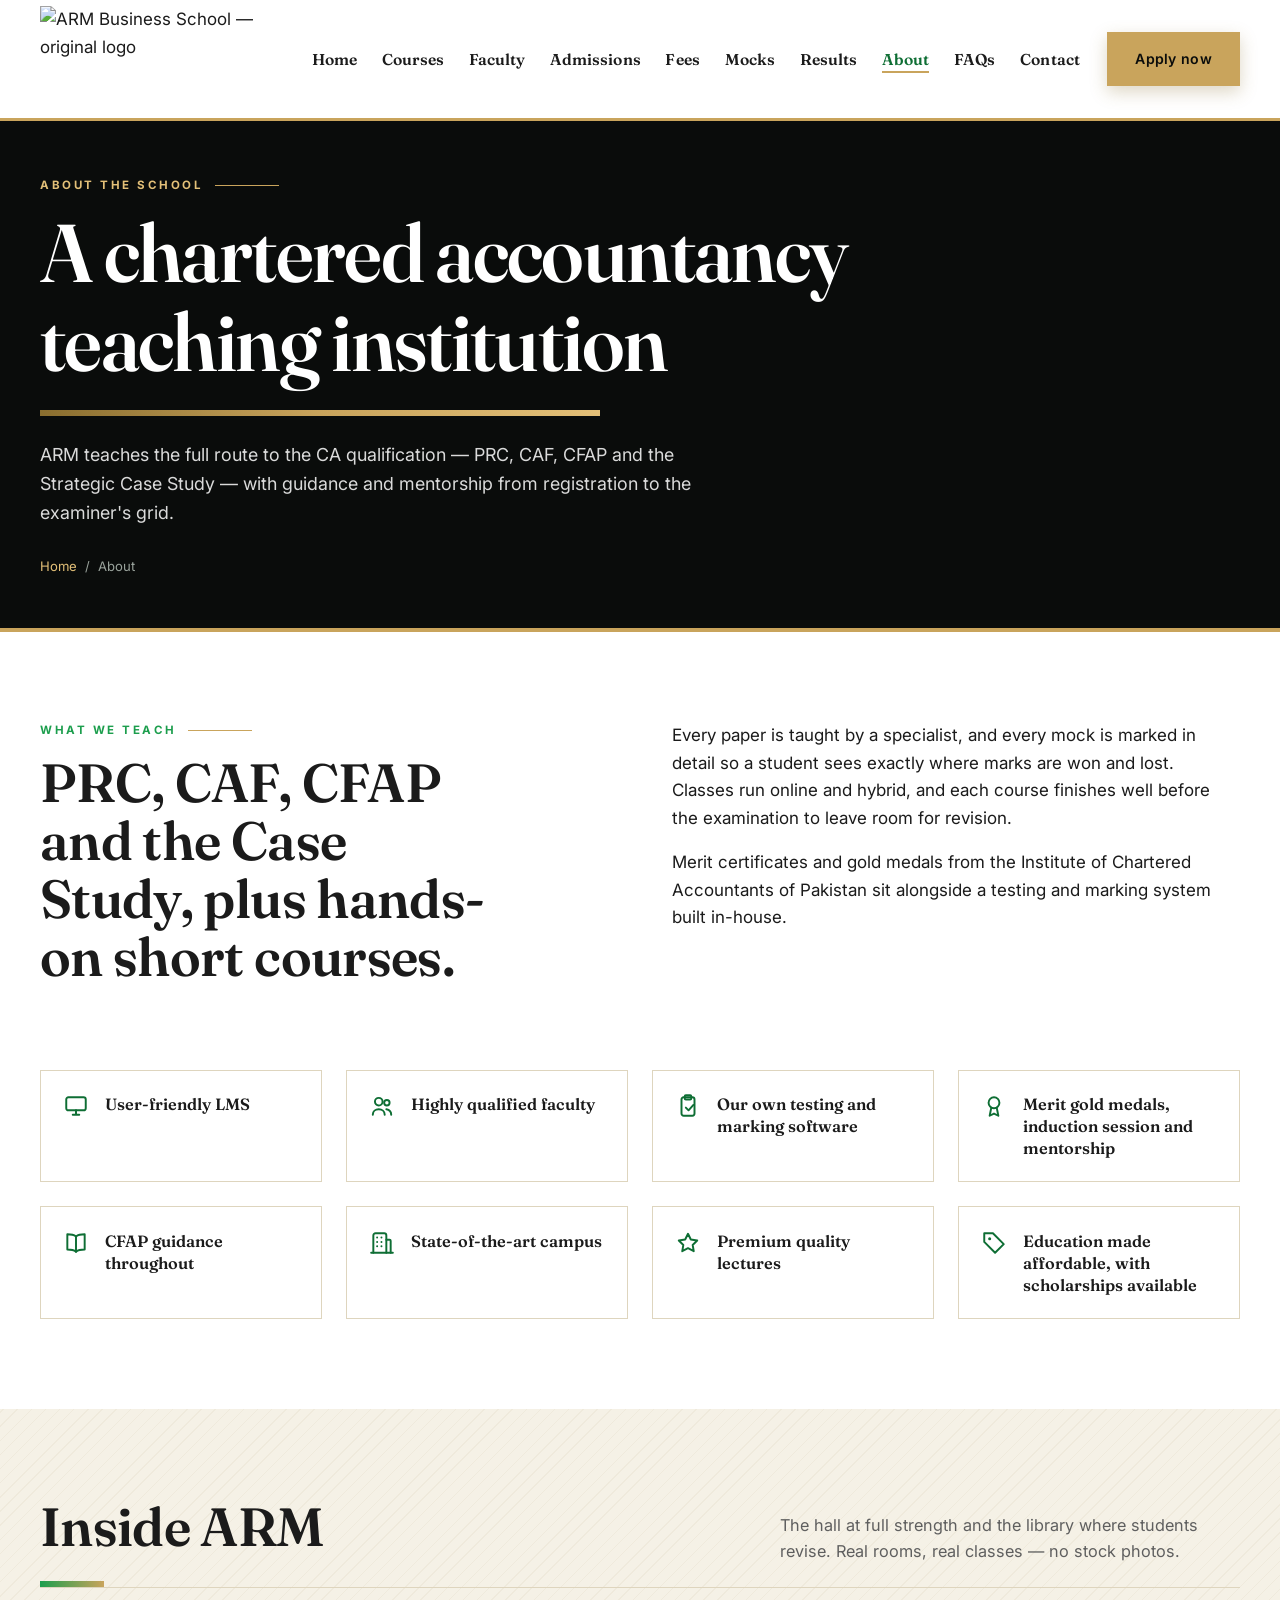
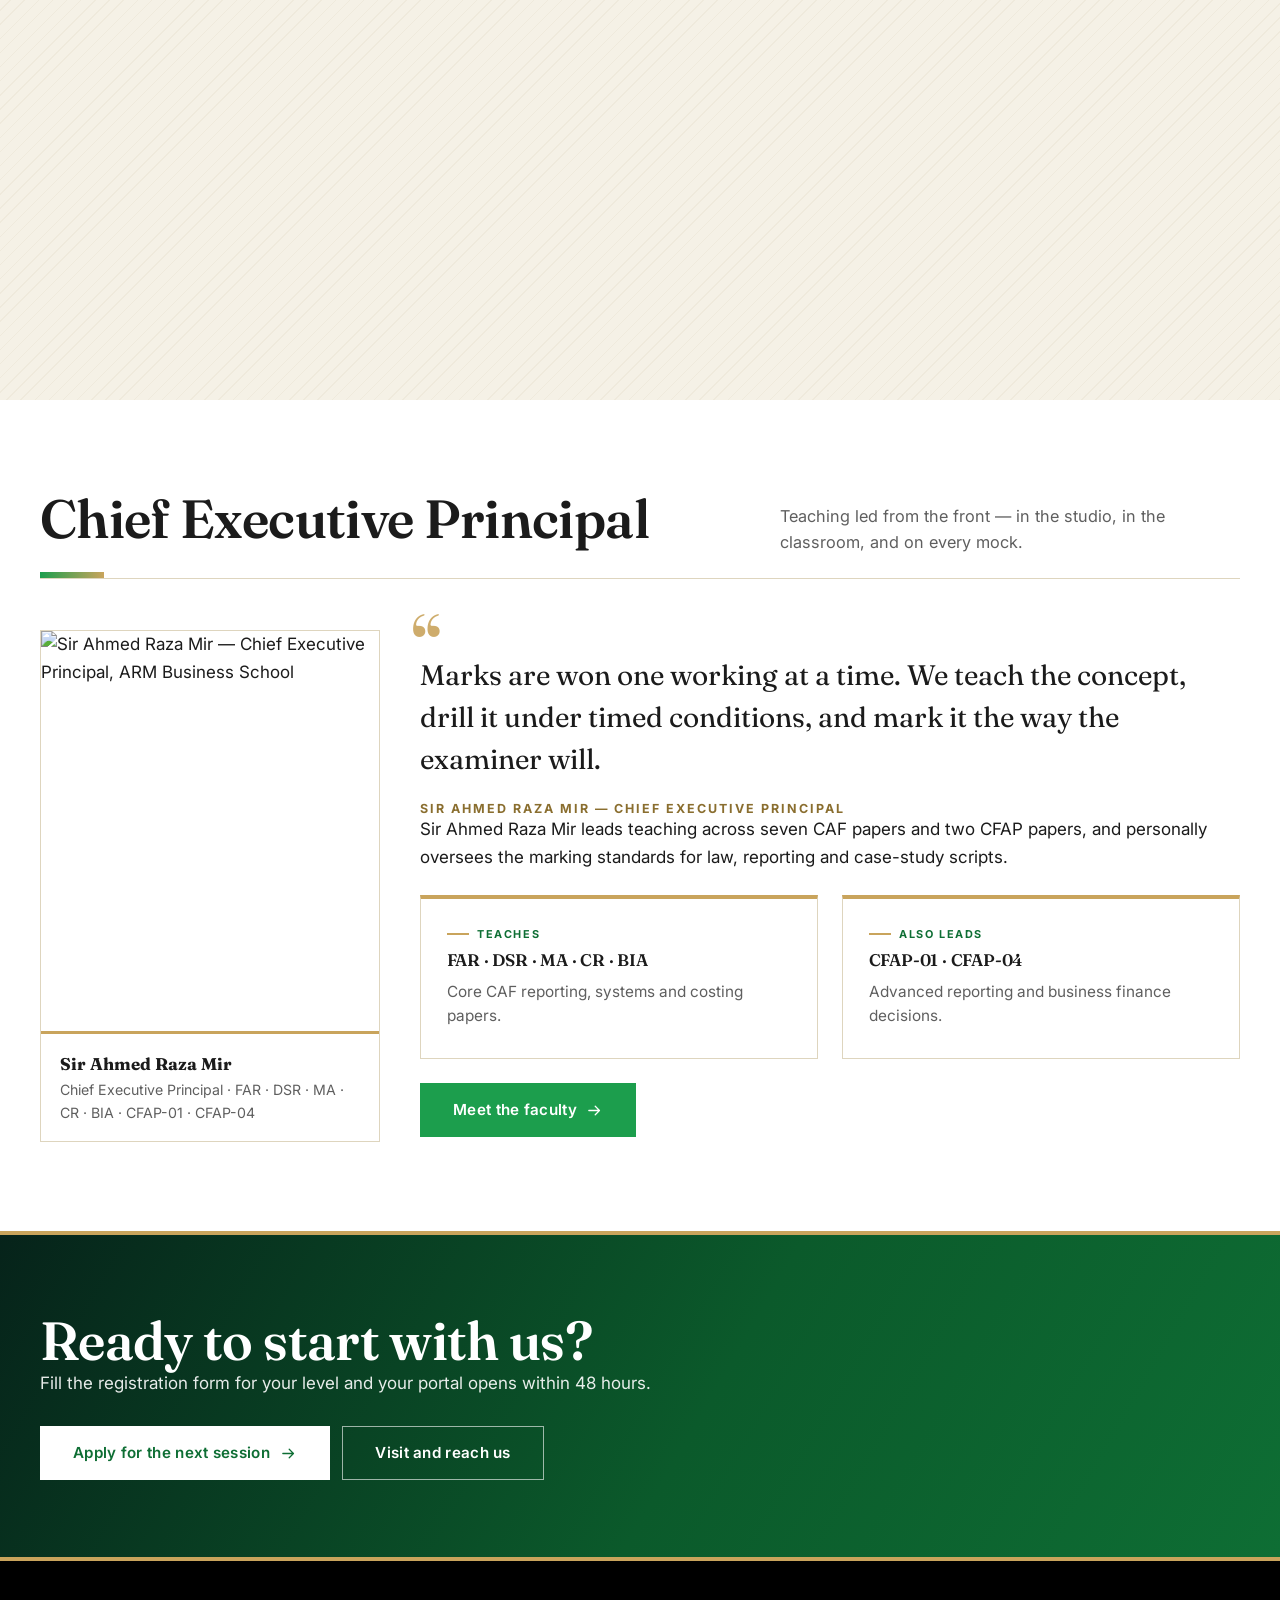
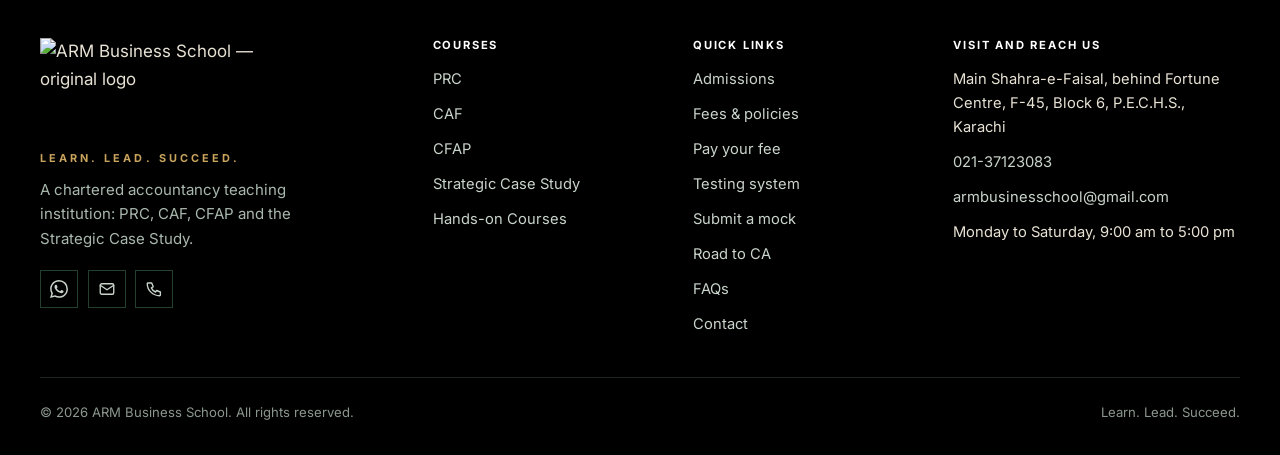
==== commit e20f7a3d: "restore luxury gold/ink design batch 1/2" ====
--- a/about.html
+++ b/about.html
@@ -7,204 +7,163 @@
 <title>About — ARM Business School</title>
 <meta name="description" content="About ARM Business School: what we teach, how we teach, the campus, and the principal.">
 <link rel="icon" type="image/png" href="https://arm-business-school-website.vercel.app/assets/logo-green.png">
-<link rel="stylesheet" href="css/clay.css">
+<link rel="preconnect" href="https://fonts.googleapis.com">
+<link rel="preconnect" href="https://fonts.gstatic.com" crossorigin>
+<link href="https://fonts.googleapis.com/css2?family=Fraunces:ital,opsz,wght@0,9..144,400..700;1,9..144,400..700&family=Inter:wght@400;500;600;700&display=swap" rel="stylesheet">
+<link rel="stylesheet" href="css/styles.css?v=12">
+<noscript><style>.reveal{opacity:1!important;transform:none!important}.strip figure.reveal{clip-path:none!important}.sec-head.reveal h2::after{transform:none!important}</style></noscript>
 </head>
 <body>
 <a class="skip" href="#main">Skip to main content</a>
 
-<header class="navfloat">
-  <a class="brand" href="./" aria-label="ARM Business School — home">
-    <span class="brand__tile"><img src="https://arm-business-school-website.vercel.app/assets/logo-green.png" alt="ARM Business School logo"></span>
-    <span>ARM Business School</span>
-  </a>
-  <nav class="navlinks" aria-label="Primary">
-    <a href="./">Home</a>
-    <a href="courses">Courses</a>
-    <a href="faculty">Faculty</a>
-    <a href="admissions">Admissions</a>
-    <a href="fees">Fees</a>
-    <a href="mocks">Mocks</a>
-    <a href="results">Results</a>
-    <a href="about" class="active">About</a>
-    <a href="faq">FAQs</a>
-    <a href="contact">Contact</a>
-  </nav>
-  <div class="nav-cta">
-    <a class="btn btn-primary btn-sm" href="admissions">Apply Now</a>
-    <button class="burger" id="burger" aria-label="Open menu" aria-expanded="false" aria-controls="mobileNav"><i></i><i></i><i></i></button>
+<header class="masthead" id="masthead">
+  <div class="wrap masthead__bar">
+    <a class="brand" href="./" aria-label="ARM Business School — home">
+      <img decoding="async" src="https://arm-business-school-website.vercel.app/assets/logo-green.png" alt="ARM Business School — original logo">
+    </a>
+    <nav class="nav" aria-label="Primary">
+      <a href="./">Home</a>
+      <a href="courses">Courses</a>
+      <a href="faculty">Faculty</a>
+      <a href="admissions">Admissions</a>
+      <a href="fees">Fees</a>
+      <a href="mocks">Mocks</a>
+      <a href="results">Results</a>
+      <a href="about" class="active">About</a>
+      <a href="faq">FAQs</a>
+      <a href="contact">Contact</a>
+    </nav>
+    <div class="mast-actions">
+      <a class="btn gold" href="admissions">Apply now</a>
+      <button class="burger" id="burger" aria-label="Open menu" aria-expanded="false" aria-controls="mobileNav"><i></i><i></i><i></i></button>
+    </div>
+  </div>
+  <div class="mobile-nav" id="mobileNav">
+    <div class="wrap">
+      <a href="./">Home</a>
+      <a href="courses">Courses</a>
+      <a href="faculty">Faculty</a>
+      <a href="admissions">Admissions</a>
+      <a href="fees">Fees</a>
+      <a href="mocks">Mocks</a>
+      <a href="results">Results</a>
+      <a href="about">About</a>
+      <a href="faq">FAQs</a>
+      <a href="contact">Contact</a>
+      <a href="admissions" class="m-apply">Apply now</a>
+    </div>
   </div>
 </header>
-<nav class="mobile-nav" id="mobileNav" aria-label="Mobile">
-  <a href="./">Home</a>
-  <a href="courses">Courses</a>
-  <a href="faculty">Faculty</a>
-  <a href="admissions">Admissions</a>
-  <a href="fees">Fees</a>
-  <a href="mocks">Mocks</a>
-  <a href="results">Results</a>
-  <a href="about">About</a>
-  <a href="faq">FAQs</a>
-  <a href="contact">Contact</a>
-  <a href="admissions"><strong>Apply Now →</strong></a>
-</nav>
 
 <main id="main">
 
 <section class="page-hero">
   <div class="wrap">
-    <span class="badge"><span class="dot"></span>About the school</span>
+    <p class="kicker">About the school</p>
     <h1>A chartered accountancy teaching institution</h1>
-    <p class="lede">ARM teaches the full route to the CA qualification — PRC, CAF, CFAP and the Strategic Case Study — with guidance and mentorship from registration to the examiner's grid.</p>
-    <nav class="crumbs" aria-label="Breadcrumb"><a href="./">Home</a> / About</nav>
+    <div class="hero__rule" style="margin:1.5rem 0 0"></div>
+    <p class="page-hero__lede">ARM teaches the full route to the CA qualification — PRC, CAF, CFAP and the Strategic Case Study — with guidance and mentorship from registration to the examiner's grid.</p>
+    <nav class="crumbs" aria-label="Breadcrumb"><a href="./">Home</a> &nbsp;/&nbsp; About</nav>
   </div>
 </section>
 
-<section class="section section--white">
+<section class="block">
   <div class="wrap">
-    <div class="cols">
+    <div class="contact-grid">
       <div class="reveal">
-        <span class="badge badge--blue"><span class="dot"></span>What we teach</span>
-        <h2 style="margin:1rem 0 1.2rem">PRC, CAF, CFAP and the Case Study, plus hands-on short courses.</h2>
+        <p class="kicker">What we teach</p>
+        <h2 style="margin-bottom:1.2rem">PRC, CAF, CFAP and the Case Study, plus hands-on short courses.</h2>
       </div>
-      <div class="reveal">
+      <div class="reveal" data-delay="1">
         <p>Every paper is taught by a specialist, and every mock is marked in detail so a student sees exactly where marks are won and lost. Classes run online and hybrid, and each course finishes well before the examination to leave room for revision.</p>
         <p>Merit certificates and gold medals from the Institute of Chartered Accountants of Pakistan sit alongside a testing and marking system built in-house.</p>
       </div>
     </div>
-    <div class="grid g4 reveal" style="margin-top:2.5rem">
-      <div class="clay-card"><div class="tile tile--blue">📊</div><b>User-friendly LMS</b></div>
-      <div class="clay-card"><div class="tile tile--coral">👥</div><b>Highly qualified faculty</b></div>
-      <div class="clay-card"><div class="tile tile--lav">📝</div><b>Our own testing and marking software</b></div>
-      <div class="clay-card"><div class="tile tile--yellow">🏛️</div><b>Merit gold medals, induction session and mentorship</b></div>
-      <div class="clay-card"><div class="tile tile--mint">📚</div><b>CFAP guidance throughout</b></div>
-      <div class="clay-card"><div class="tile tile--green">⭐</div><b>State-of-the-art campus</b></div>
-      <div class="clay-card"><div class="tile tile--coral">🎓</div><b>Premium quality lectures</b></div>
-      <div class="clay-card"><div class="tile tile--blue">✅</div><b>Education made affordable, with scholarships available</b></div>
+    <div class="feat-grid" style="margin-top:clamp(2.5rem,5vw,4rem)">
+      <div class="feat reveal"><svg aria-hidden="true"><use href="assets/icons.svg?v=2#i-monitor"/></svg><b>User-friendly LMS</b></div>
+      <div class="feat reveal" data-delay="1"><svg aria-hidden="true"><use href="assets/icons.svg?v=2#i-users"/></svg><b>Highly qualified faculty</b></div>
+      <div class="feat reveal" data-delay="2"><svg aria-hidden="true"><use href="assets/icons.svg?v=2#i-clipboard"/></svg><b>Our own testing and marking software</b></div>
+      <div class="feat reveal" data-delay="3"><svg aria-hidden="true"><use href="assets/icons.svg?v=2#i-award"/></svg><b>Merit gold medals, induction session and mentorship</b></div>
+      <div class="feat reveal"><svg aria-hidden="true"><use href="assets/icons.svg?v=2#i-book"/></svg><b>CFAP guidance throughout</b></div>
+      <div class="feat reveal" data-delay="1"><svg aria-hidden="true"><use href="assets/icons.svg?v=2#i-building"/></svg><b>State-of-the-art campus</b></div>
+      <div class="feat reveal" data-delay="2"><svg aria-hidden="true"><use href="assets/icons.svg?v=2#i-star"/></svg><b>Premium quality lectures</b></div>
+      <div class="feat reveal" data-delay="3"><svg aria-hidden="true"><use href="assets/icons.svg?v=2#i-tag"/></svg><b>Education made affordable, with scholarships available</b></div>
     </div>
   </div>
 </section>
 
-<section class="section section--cream" id="campus">
+<section class="block block--tint" id="campus">
   <div class="wrap">
     <div class="sec-head reveal">
-      <span class="badge badge--lav"><span class="dot"></span>Campus</span>
       <h2>Inside ARM</h2>
       <p>The hall at full strength and the library where students revise. Real rooms, real classes — no stock photos.</p>
     </div>
     <div class="strip">
-      <figure class="reveal">
-        <img src="https://arm-business-school-website.vercel.app/assets/photos/01-induction-session.jpeg?v=3" alt="Induction session at ARM Business School — the hall at full strength" loading="lazy">
-        <figcaption>Induction session — the hall at full strength</figcaption>
-      </figure>
-      <figure class="reveal">
-        <img src="https://arm-business-school-website.vercel.app/assets/photos/08-the-library.jpeg?v=3" alt="The ARM library" loading="lazy">
-        <figcaption>The library</figcaption>
-      </figure>
-      <figure class="reveal">
-        <img src="https://arm-business-school-website.vercel.app/assets/photos/09-students-working-in-the-library.jpeg?v=3" alt="Students working in the ARM library" loading="lazy">
-        <figcaption>Students working in the library</figcaption>
-      </figure>
+      <figure class="reveal"><img decoding="async" src="https://arm-business-school-website.vercel.app/assets/photos/01-induction-session.jpeg?v=3" alt="Induction session at ARM Business School — the hall at full strength" loading="lazy"><figcaption>Induction session — the hall at full strength</figcaption></figure>
+      <figure class="reveal" data-delay="1"><img decoding="async" src="https://arm-business-school-website.vercel.app/assets/photos/08-the-library.jpeg?v=3" alt="The ARM library" loading="lazy"><figcaption>The library</figcaption></figure>
+      <figure class="reveal" data-delay="2"><img decoding="async" src="https://arm-business-school-website.vercel.app/assets/photos/09-students-working-in-the-library.jpeg?v=3" alt="Students working in the ARM library" loading="lazy"><figcaption>Students working in the library</figcaption></figure>
     </div>
   </div>
 </section>
 
-<section class="section section--white" id="leader">
+<section class="block" id="leader">
   <div class="wrap">
     <div class="sec-head reveal">
-      <span class="badge badge--coral"><span class="dot"></span>Leadership</span>
       <h2>Chief Executive Principal</h2>
       <p>Teaching led from the front — in the studio, in the classroom, and on every mock.</p>
     </div>
     <div class="leader">
       <figure class="reveal">
-        <img src="https://arm-business-school-website.vercel.app/assets/faculty/ahmed-raza-mir.jpg?v=3" alt="Sir Ahmed Raza Mir — Chief Executive Principal, ARM Business School" loading="lazy">
+        <img decoding="async" src="https://arm-business-school-website.vercel.app/assets/faculty/ahmed-raza-mir.jpg?v=3" alt="Sir Ahmed Raza Mir — Chief Executive Principal, ARM Business School">
         <figcaption><b>Sir Ahmed Raza Mir</b><small>Chief Executive Principal · FAR · DSR · MA · CR · BIA · CFAP-01 · CFAP-04</small></figcaption>
       </figure>
-      <div class="reveal">
-        <p class="pullquote">Marks are won one working at a time. We teach the concept, drill it under timed conditions, and mark it the way the examiner will.</p>
-        <p class="pullquote-name">Sir Ahmed Raza Mir — Chief Executive Principal</p>
+      <div class="reveal" data-delay="1">
+        <p class="pullquote light">Marks are won one working at a time. We teach the concept, drill it under timed conditions, and mark it the way the examiner will.</p>
+        <p class="pullquote-name light">Sir Ahmed Raza Mir — Chief Executive Principal</p>
         <p>Sir Ahmed Raza Mir leads teaching across seven CAF papers and two CFAP papers, and personally oversees the marking standards for law, reporting and case-study scripts.</p>
         <div class="grid g2" style="margin-top:1.5rem">
-          <div class="clay-card">
-            <span class="tagline">Teaches</span>
-            <h3 style="font-size:1.05rem">FAR · DSR · MA · CR · BIA</h3>
-            <p>Core CAF reporting, systems and costing papers.</p>
-          </div>
-          <div class="clay-card">
-            <span class="tagline">Also leads</span>
-            <h3 style="font-size:1.05rem">CFAP-01 · CFAP-04</h3>
-            <p>Advanced reporting and business finance decisions.</p>
-          </div>
+          <div class="card"><div class="card__body"><span class="card__tag">Teaches</span><h3 style="font-size:1.05rem">FAR · DSR · MA · CR · BIA</h3><p>Core CAF reporting, systems and costing papers.</p></div></div>
+          <div class="card"><div class="card__body"><span class="card__tag">Also leads</span><h3 style="font-size:1.05rem">CFAP-01 · CFAP-04</h3><p>Advanced reporting and business finance decisions.</p></div></div>
         </div>
-        <div style="margin-top:1.5rem">
-          <a class="btn btn-primary" href="faculty">Meet the faculty</a>
+        <div class="apply-row">
+          <a class="btn" href="faculty">Meet the faculty <svg class="arw" aria-hidden="true"><use href="assets/icons.svg?v=2#i-arrow"/></svg></a>
         </div>
       </div>
     </div>
   </div>
 </section>
 
-<section class="cta-band">
-  <div class="wrap">
-    <div class="cta-card reveal">
-      <h2>Ready to start with us?</h2>
-      <p>Fill the registration form for your level and your portal opens within 48 hours.</p>
-      <div class="cta-card__row">
-        <a class="btn btn-primary" href="admissions">Apply for the next session</a>
-        <a class="btn btn-secondary" href="contact">Visit and reach us</a>
-      </div>
+<section class="cta">
+  <div class="wrap reveal">
+    <h2>Ready to start with us?</h2>
+    <p>Fill the registration form for your level and your portal opens within 48 hours.</p>
+    <div class="cta__row">
+      <a class="btn light" href="admissions">Apply for the next session <svg class="arw" aria-hidden="true"><use href="assets/icons.svg?v=2#i-arrow"/></svg></a>
+      <a class="btn" style="background:transparent;border-color:rgba(255,255,255,.6)" href="contact">Visit and reach us</a>
     </div>
   </div>
 </section>
 
 </main>
 
-<footer class="footer">
+<footer class="site">
   <div class="wrap">
-    <div class="foot-grid">
-      <div class="foot-brand">
-        <a class="brand" href="./" aria-label="ARM Business School — home">
-          <span class="brand__tile"><img src="https://arm-business-school-website.vercel.app/assets/logo-green.png" alt="ARM Business School logo"></span>
-          <span>ARM Business School</span>
-        </a>
-        <p>A chartered accountancy teaching institution: PRC, CAF, CFAP and the Strategic Case Study.</p>
-        <p><strong>Learn. Lead. Succeed.</strong></p>
-        <div class="social-row">
-          <a class="soc" href="https://wa.me/923327948519" aria-label="WhatsApp"><svg viewBox="0 0 24 24" fill="none" stroke="currentColor" stroke-width="2" aria-hidden="true"><path d="M21 11.5a8.38 8.38 0 0 1-.9 3.8 8.5 8.5 0 0 1-7.6 4.7 8.38 8.38 0 0 1-3.8-.9L3 21l1.9-5.7a8.38 8.38 0 0 1-.9-3.8 8.5 8.5 0 0 1 4.7-7.6 8.38 8.38 0 0 1 3.8-.9h.5a8.48 8.48 0 0 1 8 8v.5z"/></svg></a>
-          <a class="soc" href="mailto:armbusinesschool@gmail.com" aria-label="Email"><svg viewBox="0 0 24 24" fill="none" stroke="currentColor" stroke-width="2" aria-hidden="true"><rect x="2" y="4" width="20" height="16" rx="2"/><path d="m22 7-10 6L2 7"/></svg></a>
-          <a class="soc" href="tel:+922137123083" aria-label="Phone"><svg viewBox="0 0 24 24" fill="none" stroke="currentColor" stroke-width="2" aria-hidden="true"><path d="M22 16.92v3a2 2 0 0 1-2.18 2 19.79 19.79 0 0 1-8.63-3.07 19.5 19.5 0 0 1-6-6A19.79 19.79 0 0 1 2.12 4.18 2 2 0 0 1 4.11 2h3a2 2 0 0 1 2 1.72c.13.96.36 1.9.7 2.81a2 2 0 0 1-.45 2.11L8.09 9.91a16 16 0 0 0 6 6l1.27-1.27a2 2 0 0 1 2.11-.45c.91.34 1.85.57 2.81.7A2 2 0 0 1 22 16.92z"/></svg></a>
+    <div class="foot-top">
+      <div>
+        <div class="foot-brand">
+          <img decoding="async" src="https://arm-business-school-website.vercel.app/assets/logo-green.png" alt="ARM Business School — original logo">
+        </div>
+        <p class="foot-motto">Learn. Lead. Succeed.</p>
+        <p class="foot-tag">A chartered accountancy teaching institution: PRC, CAF, CFAP and the Strategic Case Study.</p>
+        <div class="social">
+          <a href="https://wa.me/923327948519" aria-label="WhatsApp"><svg aria-hidden="true"><use href="assets/icons.svg?v=2#i-whatsapp"/></svg></a>
+          <a href="mailto:armbusinesschool@gmail.com" aria-label="Email"><svg aria-hidden="true"><use href="assets/icons.svg?v=2#i-mail"/></svg></a>
+          <a href="tel:+922137123083" aria-label="Phone"><svg aria-hidden="true"><use href="assets/icons.svg?v=2#i-phone"/></svg></a>
         </div>
       </div>
-      <div class="foot-col">
-        <h4>Courses</h4>
-        <ul>
-          <li><a href="courses.html#prc">PRC</a></li>
-          <li><a href="courses.html#caf">CAF</a></li>
-          <li><a href="courses.html#cfap">CFAP</a></li>
-          <li><a href="courses.html#scs">Strategic Case Study</a></li>
-          <li><a href="courses.html#hoc">Hands-on Courses</a></li>
-        </ul>
-      </div>
-      <div class="foot-col">
-        <h4>Quick links</h4>
-        <ul>
-          <li><a href="admissions">Admissions</a></li>
-          <li><a href="fees">Fees</a></li>
-          <li><a href="mocks">Testing</a></li>
-          <li><a href="roadmap">Roadmap</a></li>
-          <li><a href="faq">FAQs</a></li>
-          <li><a href="contact">Contact</a></li>
-        </ul>
-      </div>
-      <div class="foot-col">
-        <h4>Visit</h4>
-        <address>
-          Main Shahra-e-Faisal, behind Fortune Centre, F-45, Block 6, P.E.C.H.S., Karachi<br>
-          <a href="tel:+922137123083">021-37123083</a><br>
-          <a href="mailto:armbusinesschool@gmail.com">armbusinesschool@gmail.com</a><br>
-          Monday to Saturday, 9:00 am to 5:00 pm
-        </address>
-      </div>
+      <div><h4 class="fh">Courses</h4><ul><li><a href="courses#prc">PRC</a></li><li><a href="courses#caf">CAF</a></li><li><a href="courses#cfap">CFAP</a></li><li><a href="courses#scs">Strategic Case Study</a></li><li><a href="courses#hoc">Hands-on Courses</a></li></ul></div>
+      <div><h4 class="fh">Quick links</h4><ul><li><a href="admissions">Admissions</a></li><li><a href="fees">Fees &amp; policies</a></li><li><a href="fees#pay">Pay your fee</a></li><li><a href="mocks">Testing system</a></li><li><a href="mocks#submit">Submit a mock</a></li><li><a href="roadmap">Road to CA</a></li><li><a href="faq">FAQs</a></li><li><a href="contact">Contact</a></li></ul></div>
+      <div><h4 class="fh">Visit and reach us</h4><ul><li>Main Shahra-e-Faisal, behind Fortune Centre, F-45, Block 6, P.E.C.H.S., Karachi</li><li><a href="tel:+922137123083">021-37123083</a></li><li><a href="mailto:armbusinesschool@gmail.com">armbusinesschool@gmail.com</a></li><li>Monday to Saturday, 9:00 am to 5:00 pm</li></ul></div>
     </div>
     <div class="foot-bottom">
       <span>© <span id="year">2026</span> ARM Business School. All rights reserved.</span>
@@ -213,7 +172,7 @@
   </div>
 </footer>
 
-<button class="totop" id="totop" aria-label="Back to top"><svg viewBox="0 0 24 24" fill="none" stroke="currentColor" stroke-width="2.5" aria-hidden="true"><path d="M12 19V5M5 12l7-7 7 7"/></svg></button>
-<script src="js/app.js" defer></script>
+<button class="totop" id="totop" aria-label="Back to top"><svg aria-hidden="true"><use href="assets/icons.svg?v=2#i-arrow"/></svg></button>
+<script src="js/app.js?v=3" defer></script>
 </body>
 </html>
--- a/css/styles.css
+++ b/css/styles.css
@@ -0,0 +1,481 @@
+/* ARM Business School site styles.
+   Palette: black #0A0C0B, green #1C9E4D/#0E6E34, gold #C9A45C/#E3C078, blue #1E7AB5.
+   Type: Fraunces (display) + Inter (UI). */
+:root{
+  --black:#0A0C0B;
+  --black-2:#121615;
+  --brand:#1C9E4D;
+  --brand-dark:#0E6E34;
+  --brand-deep:#0B5A2B;
+  --blue:#1E7AB5;
+  --blue-light:#63A9D6;
+  --gold:#C9A45C;
+  --gold-light:#E3C078;
+  --gold-dark:#8A6E2F;
+  --cream:#F2E9D2;
+  --paper:#ffffff;
+  --paper-2:#F5F1E6;
+  --paper-3:#E7DEC7;
+  --ink:#1b1b1b;
+  --muted:#5f5f5f;
+  --line:#DED5BE;
+  --line-strong:#C0B48D;
+  --serif:'Fraunces',Georgia,'Times New Roman',serif;
+  --sans:'Inter',system-ui,-apple-system,'Segoe UI',Roboto,sans-serif;
+  --wrap:1200px;
+  --ease:cubic-bezier(.22,.61,.36,1);
+  --shadow:0 12px 32px rgba(14,12,11,.14);
+}
+*,*::before,*::after{box-sizing:border-box}
+html{scroll-behavior:smooth;-webkit-text-size-adjust:100%}
+body{margin:0;background:var(--paper);color:var(--ink);font:400 1.0625rem/1.62 var(--sans);-webkit-font-smoothing:antialiased;overflow-x:hidden;animation:page-in .55s var(--ease)}
+img{max-width:100%;display:block;-webkit-user-drag:none;user-select:none;-webkit-user-select:none}
+a{color:inherit;text-decoration:none}
+p{margin:0 0 1em}
+.wrap{width:min(var(--wrap),100% - 3rem);margin-inline:auto}
+@media (max-width:640px){.wrap{width:min(var(--wrap),100% - 2rem)}}
+[hidden]{display:none!important}
+
+h1,h2,h3,h4{font-family:var(--serif);font-weight:600;line-height:1.08;letter-spacing:-.012em;margin:0;color:var(--ink)}
+h1{font-size:clamp(2.8rem,6.4vw,5.4rem);letter-spacing:-.02em}
+h1,h2{text-wrap:balance}
+h2{font-size:clamp(2rem,4.2vw,3.4rem)}
+h3{font-size:clamp(1.25rem,1.8vw,1.6rem)}
+.lede{font:400 clamp(1.15rem,1.6vw,1.4rem)/1.6 var(--serif);color:#454545;max-width:62ch}
+.kicker{font:700 .72rem/1.4 var(--sans);letter-spacing:.22em;text-transform:uppercase;color:var(--brand);margin:0 0 1rem}
+.eyebrow{font:700 .72rem/1.4 var(--sans);letter-spacing:.16em;text-transform:uppercase;color:var(--brand);margin:0 0 .6rem}
+
+/* buttons */
+.btn{display:inline-flex;align-items:center;justify-content:center;gap:.6rem;white-space:nowrap;text-align:center;min-height:54px;padding:0 2rem;border:1px solid var(--brand);background:var(--brand);color:#fff;font:600 .95rem/1.2 var(--sans);letter-spacing:.02em;border-radius:0;cursor:pointer;transition:background .25s var(--ease),color .2s,border-color .2s,transform .25s var(--ease),box-shadow .25s var(--ease)}
+.btn:hover{background:var(--brand-dark);border-color:var(--brand-dark);transform:translateY(-2px);box-shadow:0 10px 22px rgba(10,12,11,.18)}
+.btn.gold{background:var(--gold);border-color:var(--gold);color:var(--black)}
+.btn.gold:hover{background:var(--gold-light);border-color:var(--gold-light)}
+.btn.ghost{background:transparent;color:var(--brand)}
+.btn.ghost:hover{background:var(--brand);color:#fff}
+.btn.light{background:#fff;color:var(--brand-dark);border-color:#fff}
+.btn.light:hover{background:var(--gold-light)}
+.btn .arw{transition:transform .25s var(--ease)}
+.btn:hover .arw{transform:translateX(4px)}
+
+/* skip link */
+.skip{position:absolute;left:-9999px;top:0;z-index:200;background:#fff;color:var(--brand-dark);padding:.8rem 1.2rem;font-weight:700}
+.skip:focus{left:.5rem;top:.5rem}
+
+/* masthead */
+.masthead{position:static;left:0;right:0;top:0;z-index:100;background:#fff;border-bottom:3px solid var(--gold)}
+.masthead.scrolled{box-shadow:0 4px 20px rgba(10,12,11,.12)}
+.masthead__bar{display:flex;align-items:center;gap:1rem;height:118px}
+.brand{display:flex;align-items:center;gap:.8rem;margin-right:auto;min-width:0}
+/* logo file shown as-is, framed on its lockup band */
+.brand img{width:280px;height:106px;object-fit:cover;object-position:center 50%;flex:0 0 auto;background:transparent;border:0}
+.brand__name{font:700 1.02rem var(--sans);letter-spacing:-.01em;white-space:nowrap;color:var(--ink)}
+.brand__sub{font:600 .58rem var(--sans);letter-spacing:.16em;text-transform:uppercase;color:var(--blue);white-space:nowrap}
+.nav{display:flex;align-items:center;gap:.15rem;font-size:.9rem;font-weight:500}
+.nav a{position:relative;padding:.6rem .7rem;color:var(--ink);font:600 .98rem var(--serif);letter-spacing:.005em;white-space:nowrap;transition:color .2s}
+.nav a::after{content:"";position:absolute;left:.7rem;right:.7rem;bottom:.3rem;height:2px;background:var(--gold);transform:scaleX(0);transform-origin:left center;transition:transform .3s var(--ease)}
+.nav a:hover{color:var(--brand-dark)}
+.nav a:hover::after{transform:scaleX(1)}
+.mast-actions{display:flex;align-items:center;gap:.5rem}
+.mast-actions .btn{min-height:54px;padding:0 1.7rem;font-size:.88rem;box-shadow:0 6px 16px rgba(138,110,47,.28)}
+.burger{display:none;width:54px;height:54px;border:1px solid var(--line-strong);background:#fff;cursor:pointer;position:relative}
+.burger i{position:absolute;left:15px;right:15px;height:2px;background:var(--brand-dark);transition:.25s var(--ease)}
+.burger i:nth-child(1){top:19px}.burger i:nth-child(2){top:26px}.burger i:nth-child(3){top:33px}
+.burger[aria-expanded="true"] i:nth-child(1){top:26px;transform:rotate(45deg)}
+.burger[aria-expanded="true"] i:nth-child(2){opacity:0}
+.burger[aria-expanded="true"] i:nth-child(3){top:26px;transform:rotate(-45deg)}
+@media (max-width:1080px){.nav{display:none}.burger{display:block}}
+@media (max-width:640px){.masthead__bar{height:92px}.brand__sub{display:none}.brand img{width:200px;height:76px}}
+.mobile-nav{display:none;border-top:1px solid var(--line);background:#fff}
+.mobile-nav.open{display:block;animation:drawer-in .35s var(--ease)}
+.mobile-nav a{display:block;padding:.9rem 0;border-bottom:1px solid var(--line);font:600 1.1rem var(--serif);letter-spacing:.01em}
+.mobile-nav a:last-child{border-bottom:0}
+@keyframes drawer-in{from{opacity:0;transform:translateY(-8px)}to{opacity:1;transform:none}}
+
+/* hero */
+.hero{position:relative;margin-top:0;min-height:min(88vh,760px);display:flex;align-items:center;color:#fff;isolation:isolate;overflow:hidden;background:var(--black)}
+.hero__bg{position:absolute;inset:0;z-index:-2}
+.hero__bg img{width:100%;height:100%;object-fit:cover;animation:kenburns 24s ease-in-out infinite alternate}
+@keyframes kenburns{from{transform:scale(1)}to{transform:scale(1.12)}}
+.hero__bg::after{content:"";position:absolute;inset:0;background:linear-gradient(180deg,rgba(14,12,11,.42),rgba(14,12,11,.78)),linear-gradient(90deg,rgba(14,110,52,.30),transparent 60%)}
+.hero__inner{position:relative;padding:7rem 0 6rem;text-align:center;width:100%}
+.hero h1{color:#fff;max-width:16ch;margin:0 auto;text-wrap:balance;animation:fade-up 1s var(--ease) both .1s}
+.hero__rule{width:min(560px,60%);height:6px;background:linear-gradient(90deg,var(--gold-dark),var(--gold),var(--gold-light));margin:2rem auto 0;animation:fade-up 1s var(--ease) both .25s}
+.hero__lede{color:rgba(255,255,255,.92);max-width:60ch;margin:2rem auto 0;font-size:clamp(1.05rem,1.5vw,1.3rem);animation:fade-up 1s var(--ease) both .4s}
+.hero__cta{display:flex;gap:.8rem;justify-content:center;flex-wrap:wrap;margin-top:2.4rem;animation:fade-up 1s var(--ease) both .55s}
+.hero__note{margin-top:2rem;font-size:.86rem;color:var(--gold-light)}
+.hero__badge{display:inline-flex;align-items:center;gap:.6rem;border:1px solid rgba(199,168,107,.6);color:var(--gold-light);font:700 .72rem var(--sans);letter-spacing:.18em;text-transform:uppercase;padding:.55rem 1rem;margin-bottom:1.4rem;background:rgba(14,12,11,.55);animation:fade-up 1s var(--ease) both}
+@keyframes fade-up{from{opacity:0;transform:translateY(26px)}to{opacity:1;transform:none}}
+
+/* ribbon marquee */
+.ribbon{border-bottom:1px solid var(--line);background:var(--black);overflow:hidden}
+.ribbon__track{display:flex;gap:0;overflow:hidden;padding:1rem 0;white-space:nowrap}
+.ribbon__track span{font:600 .82rem var(--sans);letter-spacing:.12em;text-transform:uppercase;color:var(--gold);display:inline-block;padding-right:2.5rem;animation:marquee 28s linear infinite}
+@keyframes marquee{from{transform:translateX(0)}to{transform:translateX(-50%)}}
+
+/* sections */
+section.block{padding:clamp(3.5rem,7vw,6.5rem) 0}
+.block--tint{background:var(--paper-2)}
+.sec-head{border-bottom:1px solid var(--line);padding-bottom:1.4rem;margin-bottom:clamp(2rem,4vw,3.2rem);display:flex;justify-content:space-between;align-items:flex-end;gap:1.5rem 3rem;flex-wrap:wrap}
+.sec-head h2{position:relative;padding-bottom:.5rem}
+.sec-head h2::after{content:"";position:absolute;left:0;bottom:-1.4rem;width:64px;height:6px;background:linear-gradient(90deg,var(--brand),var(--gold))}
+.sec-head p{margin:0;color:var(--muted);max-width:46ch;font-size:1.02rem}
+
+/* scroll reveal */
+.reveal{opacity:0;transform:translateY(28px);transition:opacity .7s var(--ease),transform .7s var(--ease)}
+.reveal.in{opacity:1;transform:none}
+.reveal[data-delay="1"]{transition-delay:.08s}.reveal[data-delay="2"]{transition-delay:.16s}.reveal[data-delay="3"]{transition-delay:.24s}
+
+/* cards */
+.grid{display:grid;gap:1.5rem}
+.g3{grid-template-columns:repeat(3,1fr)}
+.g2{grid-template-columns:repeat(2,1fr)}
+.g4{grid-template-columns:repeat(4,1fr)}
+@media (max-width:980px){.g3,.g4{grid-template-columns:repeat(2,1fr)}}
+@media (max-width:640px){.g2,.g3,.g4{grid-template-columns:1fr}}
+.card{background:#fff;border:1px solid var(--line);border-top:4px solid var(--gold);display:flex;flex-direction:column;transition:box-shadow .35s var(--ease),transform .35s var(--ease),border-color .3s}
+.card:hover{box-shadow:0 18px 44px rgba(10,12,11,.14);transform:translateY(-5px);border-color:var(--line-strong)}
+.card h3{transition:color .25s var(--ease)}
+.card:hover h3{color:var(--brand-dark)}
+.card.featured{border-top:4px solid var(--brand)}
+.card__body{padding:1.7rem 1.6rem 1.8rem;display:flex;flex-direction:column;gap:.65rem;flex:1}
+.card__tag{font:700 .68rem var(--sans);letter-spacing:.14em;text-transform:uppercase;color:var(--brand-dark);display:flex;align-items:center;gap:.55rem}
+.card__tag::before{content:"";width:22px;height:2px;background:var(--gold);flex:0 0 auto}
+.card h3{margin:0}
+.card p{color:var(--muted);font-size:.96rem;margin:0}
+.card ul{list-style:none;padding:0;margin:.6rem 0 0;font-size:.88rem;color:var(--muted)}
+.card ul li{padding:.3rem 0}
+.card ul li::before{content:"— ";color:var(--gold-dark)}
+
+/* gallery strip */
+.strip{display:grid;grid-template-columns:repeat(3,1fr);gap:1rem}
+@media (max-width:820px){.strip{grid-template-columns:1fr 1fr}}
+@media (max-width:520px){.strip{grid-template-columns:1fr}}
+.strip figure{margin:0;overflow:hidden;border:1px solid var(--line);background:#fff}
+.strip img{width:100%;height:220px;object-fit:cover;transition:transform .6s var(--ease)}
+.strip figure:hover img{transform:scale(1.07)}
+.strip figcaption{padding:.8rem 1rem;font-size:.84rem;color:var(--muted);border-top:2px solid var(--gold);display:flex;gap:.6rem;align-items:baseline;transition:background .3s var(--ease),color .3s}
+.strip figcaption::before{content:"";width:18px;height:2px;background:var(--gold);flex:0 0 auto;transform:translateY(-4px)}
+.strip figure:hover figcaption{background:var(--black);color:#f0ead8}
+.strip.two{grid-template-columns:repeat(2,1fr)}
+.strip.two img{height:320px}
+@media (max-width:640px){.strip.two{grid-template-columns:1fr}}
+
+/* stats */
+.stats{display:grid;grid-template-columns:repeat(4,1fr);gap:0;border:1px solid var(--line);background:#fff}
+.stats .s{padding:2rem 1.6rem;border-right:1px solid var(--line);position:relative}
+.stats .s:last-child{border-right:0}
+.stats .s::before{content:"";position:absolute;left:0;top:0;width:100%;height:4px;background:linear-gradient(90deg,var(--brand),var(--gold))}
+.stats .v{font:600 clamp(2rem,3.4vw,3rem)/1 var(--serif);color:var(--brand-dark)}
+.stats .l{margin-top:.7rem;font-size:.88rem;color:var(--muted)}
+@media (max-width:820px){.stats{grid-template-columns:repeat(2,1fr)}.stats .s:nth-child(2){border-right:0}.stats .s:nth-child(n+3){border-top:1px solid var(--line)}}
+@media (max-width:520px){.stats{grid-template-columns:1fr}.stats .s{border-right:0;border-top:1px solid var(--line)}.stats .s:first-child{border-top:0}}
+
+/* people / achievers */
+.person{border:1px solid var(--line);border-top:3px solid var(--gold);background:#fff;overflow:hidden;transition:box-shadow .3s var(--ease),transform .3s var(--ease)}
+.person:hover{box-shadow:var(--shadow);transform:translateY(-4px)}
+.person__photo{aspect-ratio:4/5;background:var(--paper-3);display:grid;place-items:center;overflow:hidden}
+.person__photo img{width:100%;height:100%;object-fit:cover;transition:transform .6s var(--ease)}
+.person:hover .person__photo img{transform:scale(1.05)}
+.person__body{padding:1.3rem 1.25rem 1.5rem}
+.person h3{font-size:1.08rem;margin:0 0 .3rem}
+.person .role{font-size:.82rem;color:var(--brand);font-weight:600}
+.person .papers{margin-top:.8rem;font-size:.85rem;color:var(--muted);line-height:1.5}
+.achiever{display:flex;gap:1rem;align-items:center}
+.achiever img{width:74px;height:74px;object-fit:cover;border-radius:50%;border:2px solid var(--gold);flex:0 0 auto}
+.achiever .who b{display:block;font-size:.95rem}
+.achiever .who small{color:var(--muted);font-size:.8rem}
+
+/* steps */
+.steps{list-style:none;margin:0;padding:0;counter-reset:s}
+.step{counter-increment:s;display:grid;grid-template-columns:52px 1fr;gap:1.2rem;padding-bottom:1.8rem;position:relative}
+.step::before{content:counter(s);width:52px;height:52px;display:grid;place-items:center;background:var(--black);color:var(--gold);font:700 1.1rem var(--serif);border:1px solid var(--gold)}
+.step h3{font-size:1.15rem;margin:.4rem 0 .3rem}
+.step p{color:var(--muted);font-size:.96rem;margin:0}
+.step:not(:last-child)::after{content:"";position:absolute;left:25px;top:56px;bottom:0;width:1px;background:var(--line-strong)}
+
+/* fees */
+.fees{border:1px solid var(--line);border-top:4px solid var(--black);background:#fff}
+.fee{display:flex;justify-content:space-between;gap:1.5rem;padding:1rem 1.4rem;border-bottom:1px solid var(--line);font-size:.96rem}
+.fee:last-child{border-bottom:0}
+.fee .it{color:var(--muted)}
+.fee .amt{font:600 1rem var(--serif);white-space:nowrap;color:var(--brand-dark)}
+.fees__note{padding:1rem 1.4rem;background:var(--cream);font-size:.86rem;color:var(--muted);border-top:1px solid var(--line)}
+.policy{padding:1.3rem 0;border-top:1px solid var(--line)}
+.policy h4{font-size:1.02rem;margin:0 0 .35rem}
+.policy p{margin:0;color:var(--muted);font-size:.94rem}
+
+/* faq */
+details.q{border-bottom:1px solid var(--line)}
+details.q summary{display:flex;justify-content:space-between;gap:1.5rem;align-items:center;padding:1.25rem 0;cursor:pointer;list-style:none;font:600 1.05rem var(--serif)}
+details.q summary::-webkit-details-marker{display:none}
+details.q summary:hover{color:var(--brand-dark)}
+.pm{position:relative;flex:0 0 28px;height:28px;border:1px solid var(--line-strong)}
+.pm::before,.pm::after{content:"";position:absolute;left:50%;top:50%;width:11px;height:1.5px;background:currentColor;transform:translate(-50%,-50%)}
+.pm::after{transform:translate(-50%,-50%) rotate(90deg)}
+details[open] .pm{background:var(--brand);border-color:var(--brand);color:#fff}
+details[open] .pm::after{transform:translate(-50%,-50%) rotate(0)}
+details.q .a{padding:0 3rem 1.4rem 0;color:var(--muted);font-size:.98rem;white-space:pre-line}
+
+/* bank */
+.bank{border:1px solid var(--line);border-top:3px solid var(--gold);background:#fff;padding:1.6rem}
+.bank .lvl{font:700 .7rem var(--sans);letter-spacing:.14em;text-transform:uppercase;color:var(--brand)}
+.bank b{display:block;font:600 1.2rem var(--serif);margin:.5rem 0 .8rem}
+.bank dl{display:grid;grid-template-columns:auto 1fr;gap:.5rem 1.2rem;margin:0;font-size:.94rem}
+.bank dt{color:var(--muted)}
+.bank dd{margin:0;font-weight:600}
+
+/* honours */
+.hon{border:1px solid var(--line);border-top:3px solid var(--brand);background:#fff;padding:1.4rem;transition:box-shadow .3s var(--ease),transform .3s var(--ease)}
+.hon:hover{box-shadow:var(--shadow);transform:translateY(-3px)}
+.hon .hx{display:flex;gap:.5rem;align-items:center;margin-bottom:.6rem}
+.hon .tag{background:var(--brand);color:#fff;font:700 .64rem var(--sans);letter-spacing:.12em;text-transform:uppercase;padding:.25rem .6rem}
+.hon .tag.gold{background:var(--gold);color:var(--black)}
+.hon .att{font-size:.8rem;color:var(--muted)}
+.hon h3{font-size:1.08rem;margin:0 0 .8rem;line-height:1.3}
+.hon .row{display:grid;grid-template-columns:88px 1fr;gap:.7rem;padding:.5rem 0;border-top:1px solid var(--line);font-size:.92rem}
+.hon .lab{font:700 .66rem var(--sans);letter-spacing:.1em;text-transform:uppercase;color:var(--muted)}
+.hon .lab.gold{color:var(--gold-dark)}
+
+/* leader */
+.leader{display:grid;grid-template-columns:340px 1fr;gap:2.5rem;align-items:center}
+@media (max-width:820px){.leader{grid-template-columns:1fr}.leader figure img{height:auto;aspect-ratio:4/5}}
+.leader figure{margin:0;border:1px solid var(--line);background:#fff}
+.leader figure img{width:100%;height:400px;object-fit:cover}
+.leader figcaption{padding:1rem 1.2rem;border-top:3px solid var(--gold)}
+.leader figcaption b{font-family:var(--serif)}
+.leader figcaption small{display:block;color:var(--muted)}
+
+/* cta */
+.cta{background:linear-gradient(120deg,#06231A,var(--brand-deep) 55%,var(--brand-dark));color:#fff;padding:clamp(3rem,6vw,5rem) 0;border-top:4px solid var(--gold)}
+.cta h2{color:#fff}
+.cta p{color:rgba(255,255,255,.9);max-width:56ch}
+.cta__row{display:flex;gap:.8rem;flex-wrap:wrap;margin-top:1.8rem}
+
+/* contact */
+.contact-grid{display:grid;grid-template-columns:1fr 1fr;gap:clamp(2rem,5vw,4rem);align-items:start}
+@media (max-width:820px){.contact-grid{grid-template-columns:1fr}}
+.field{margin-bottom:1rem}
+.field label{display:block;font:600 .8rem var(--sans);margin-bottom:.4rem}
+.field input,.field select,.field textarea{width:100%;min-height:52px;padding:.75rem 1rem;border:1px solid var(--line-strong);background:#fff;font:inherit;font-size:.96rem}
+.field textarea{min-height:130px;resize:vertical}
+.field input:focus,.field select:focus,.field textarea:focus{outline:2px solid var(--gold);outline-offset:1px;border-color:var(--gold-dark)}
+.formnote{font-size:.84rem;color:var(--muted)}
+
+/* footer */
+footer.site{background:#000;color:#e8e2d4;padding:clamp(3rem,6vw,5rem) 0 2rem;border-top:4px solid var(--gold)}
+footer.site a{color:#c9d4cb}
+footer.site a:hover{color:#fff}
+.foot-top{display:grid;grid-template-columns:1.6fr 1fr 1fr 1.3fr;gap:2.5rem}
+@media (max-width:900px){.foot-top{grid-template-columns:1fr 1fr}}
+@media (max-width:560px){.foot-top{grid-template-columns:1fr}}
+.foot-brand{display:flex;align-items:center;gap:.75rem;margin-bottom:1.2rem}
+.foot-brand img{width:250px;max-width:100%;height:94px;object-fit:cover;object-position:center 50%;background:transparent;border:0;padding:0}
+.foot-brand .brand__name{color:#fff}
+.foot-brand .brand__sub{color:var(--blue-light)}
+.foot-motto{font:700 .68rem var(--sans);letter-spacing:.28em;text-transform:uppercase;color:var(--gold);margin:0 0 .8rem}
+.foot-tag{color:#a9b8ad;font-size:.94rem;max-width:34ch;margin:0}
+.fh{font:700 .7rem var(--sans);letter-spacing:.16em;text-transform:uppercase;color:#fff;margin:0 0 1rem}
+footer.site ul{list-style:none;margin:0;padding:0;display:grid;gap:.7rem;font-size:.92rem}
+.foot-bottom{border-top:1px solid #1c2620;margin-top:2.5rem;padding-top:1.5rem;display:flex;justify-content:space-between;gap:1rem;flex-wrap:wrap;font-size:.82rem;color:#8b978e}
+.social{display:flex;gap:.6rem;margin-top:1.2rem}
+.social a{width:38px;height:38px;border:1px solid #23402f;display:grid;place-items:center;font-size:.7rem;font-weight:700;letter-spacing:.05em;color:var(--gold-light)}
+.social a:hover{background:var(--brand);border-color:var(--brand);color:#fff}
+
+/* back to top */
+.totop{position:fixed;right:1.2rem;bottom:1.2rem;z-index:90;width:48px;height:48px;border:1px solid var(--gold);background:var(--black);color:var(--gold);font-size:1.2rem;cursor:pointer;opacity:0;pointer-events:none;transition:opacity .3s var(--ease),transform .3s var(--ease)}
+.totop.show{opacity:1;pointer-events:auto}
+.totop:hover{transform:translateY(-3px);background:var(--brand-dark);color:#fff}
+
+/* icons, TA rail, motion */
+.card__icon{display:block;color:var(--brand-dark);margin:0 0 1rem;transition:transform .3s var(--ease),color .3s var(--ease)}
+.card__icon svg{width:32px;height:32px;display:block}
+.card:hover .card__icon{transform:translateY(-3px);color:var(--brand)}
+.card__icon.on-dark{color:var(--gold-light)}
+.btn svg.arw{width:17px;height:17px}
+.card__link{margin-top:auto;padding-top:.9rem;font:600 1.02rem var(--serif);letter-spacing:.01em;color:var(--brand-dark);display:inline-flex;gap:.55rem;align-items:center}
+.card__link svg.arw{width:17px;height:17px;transition:transform .25s var(--ease)}
+.card__link:hover svg.arw{transform:translateX(4px)}
+.social a svg{width:18px;height:18px}
+.totop svg{width:20px;height:20px;transform:rotate(-90deg)}
+.nav a.active{color:var(--brand-dark)}
+.nav a.active::after{transform:scaleX(1)}
+
+.contact-line{display:flex;gap:.9rem;align-items:flex-start;padding:.7rem 0;border-top:1px solid var(--line);font-size:.95rem}
+.contact-line .ic{flex:0 0 auto;width:22px;height:22px;color:var(--brand-dark);margin-top:.15rem}
+.contact-line div{color:var(--muted)}
+.contact-line div strong{color:var(--ink)}
+
+.person__photo img{object-position:center}
+.leader figure img{object-position:center top}
+
+.ta-rail{display:grid;grid-auto-flow:column;grid-auto-columns:minmax(230px,255px);gap:1.2rem;overflow-x:auto;padding-bottom:1.2rem;scroll-snap-type:x proximity}
+.ta{border:1px solid var(--line);border-top:3px solid var(--brand);background:#fff;scroll-snap-align:start;transition:box-shadow .3s var(--ease),transform .3s var(--ease)}
+.ta:hover{box-shadow:var(--shadow);transform:translateY(-3px)}
+.ta__photo{aspect-ratio:4/5;overflow:hidden;background:var(--paper-3)}
+.ta__photo img{width:100%;height:100%;object-fit:cover;object-position:center}
+.ta__body{padding:1rem 1rem 1.2rem}
+.ta h3{font-size:1rem;margin:0 0 .25rem}
+.ta .role{font-size:.78rem;color:var(--brand-dark);font-weight:700}
+.ta .papers{margin-top:.6rem;font-size:.82rem;color:var(--muted);line-height:1.5}
+
+/* gold rule draws itself when the section head reveals */
+.sec-head.reveal h2::after{transform:scaleX(0);transform-origin:left center;transition:transform .9s var(--ease) .2s}
+.sec-head.reveal.in h2::after{transform:scaleX(1)}
+
+/* gallery wipe reveal */
+.strip figure.reveal{opacity:1;transform:none;clip-path:inset(0 0 100% 0);transition:clip-path 1s var(--ease)}
+.strip figure.reveal.in{clip-path:inset(0 0 0% 0)}
+
+/* faq answer entrance */
+details.q[open] .a{animation:faq-in .45s var(--ease)}
+@keyframes faq-in{from{opacity:0;transform:translateY(-6px)}to{opacity:1;transform:none}}
+@keyframes page-in{from{opacity:0}to{opacity:1}}
+
+/* TA rail controls */
+.rail-btns{display:flex;gap:.5rem;margin-left:auto}
+.rail-btn{width:46px;height:46px;border:1px solid var(--line-strong);background:#fff;color:var(--brand-dark);cursor:pointer;display:grid;place-items:center;transition:background .25s var(--ease),color .25s,border-color .25s}
+.rail-btn:hover{background:var(--brand-dark);border-color:var(--brand-dark);color:#fff}
+.rail-btn svg{width:18px;height:18px}
+.rail-btn.prev svg{transform:rotate(180deg)}
+
+/* sub-pages */
+section[id],div[id]{scroll-margin-top:140px}
+.page-hero{background:var(--black);color:#fff;padding:3.5rem 0 3.2rem;border-bottom:4px solid var(--gold)}
+.page-hero h1{color:#fff;max-width:20ch}
+.page-hero .kicker{color:var(--gold-light)}
+.page-hero__lede{color:rgba(255,255,255,.85);max-width:64ch;margin:1.5rem 0 0;font-size:clamp(1.02rem,1.4vw,1.22rem)}
+.crumbs{margin-top:1.8rem;font-size:.82rem;color:#9aa39c}
+.crumbs a{color:var(--gold-light)}
+.crumbs a:hover{color:#fff}
+@media (max-width:640px){.page-hero{padding:2.5rem 0 2.5rem}}
+
+.tbl{width:100%;border-collapse:collapse;background:#fff;border:1px solid var(--line);font-size:.93rem}
+.tbl th,.tbl td{text-align:left;padding:.85rem 1rem;border-bottom:1px solid var(--line)}
+.tbl thead th{background:var(--black);color:#fff;font:700 .72rem var(--sans);letter-spacing:.1em;text-transform:uppercase}
+.tbl thead th.gold{background:var(--gold);color:var(--black)}
+.tbl tbody tr:hover{background:var(--paper-2)}
+.tbl td.num{font-weight:700;color:var(--brand-dark);white-space:nowrap}
+.tbl-wrap{overflow-x:auto;border-top:4px solid var(--black)}
+
+.course-full{border:1px solid var(--line);border-top:4px solid var(--brand);background:#fff;padding:clamp(1.6rem,3vw,2.5rem);margin-bottom:1.5rem;scroll-margin-top:140px}
+.course-full .meta{font:600 .74rem var(--sans);letter-spacing:.1em;text-transform:uppercase;color:var(--muted);margin:.8rem 0 1rem;display:flex;gap:1.2rem;flex-wrap:wrap}
+.course-full .meta span{display:inline-flex;align-items:center;gap:.45rem}
+.course-full .meta svg{width:16px;height:16px;color:var(--brand-dark)}
+.course-full p{color:var(--muted);max-width:70ch}
+.paper-list{list-style:none;margin:1.2rem 0 0;padding:0;border-top:1px solid var(--line)}
+.paper-list li{padding:.7rem 0;border-bottom:1px solid var(--line);font-size:.94rem;display:flex;gap:.7rem;align-items:baseline}
+.paper-list li svg{flex:0 0 auto;width:16px;height:16px;color:var(--brand-dark);transform:translateY(2px)}
+.paper-list .t{margin-left:auto;text-align:right;font-size:.84rem;color:var(--muted);white-space:nowrap}
+.apply-row{display:flex;gap:.8rem;flex-wrap:wrap;margin-top:1.5rem;align-items:center}
+.apply-row .formnote{margin:0}
+
+.calc{border:1px solid var(--line);border-top:4px solid var(--black);background:#fff}
+.calc-head{background:var(--black);color:#fff;padding:1.5rem 1.4rem;border-bottom:3px solid var(--gold)}
+.calc-head .eyebrow{color:var(--gold-light)}
+.calc-head h3{color:#fff;margin:0 0 .4rem}
+.calc-head p{color:#b9c2b8;font-size:.9rem;margin:0}
+.mode-toggle{display:flex;padding:1rem 1.4rem;border-bottom:1px solid var(--line);background:var(--paper-2)}
+.mode-toggle label{flex:1;display:inline-flex;align-items:center;justify-content:center;gap:.5rem;font:700 .78rem var(--sans);letter-spacing:.1em;text-transform:uppercase;cursor:pointer;border:1px solid var(--line-strong);background:#fff;padding:.7rem .5rem;transition:background .25s var(--ease),color .2s,border-color .2s}
+.mode-toggle label:first-child{border-right:0}
+.mode-toggle input{accent-color:var(--brand-dark)}
+.mode-toggle label:has(input:checked){background:var(--brand-dark);border-color:var(--brand-dark);color:#fff}
+.mode-toggle label:has(input:checked) input{accent-color:#fff}
+.calc-item{display:flex;gap:.9rem;align-items:flex-start;padding:.85rem 1.4rem;border-bottom:1px solid var(--line);border-left:3px solid transparent;font-size:.92rem;cursor:pointer;transition:background .2s,border-color .2s}
+.calc-item:hover{background:var(--paper-2)}
+.calc-item:has(input:checked){background:var(--cream);border-left-color:var(--brand-dark)}
+.calc-item input{width:19px;height:19px;margin-top:.15rem;flex:0 0 auto;accent-color:var(--brand-dark)}
+.calc-item .nm{flex:1}
+.calc-item .pr{font-weight:700;color:var(--brand-dark);white-space:nowrap}
+.calc-total{display:flex;justify-content:space-between;gap:1rem;flex-wrap:wrap;align-items:center;padding:1.3rem 1.4rem;background:var(--black);color:#fff}
+.calc-total .t b{display:block;font:600 1.6rem var(--serif);color:var(--gold-light)}
+.calc-total .t small{color:#9aa39c}
+.calc-total .i{background:var(--gold);color:#0A0C0B;font-weight:700;font-size:.85rem;padding:.5rem .95rem;white-space:nowrap}
+
+.ach-grid{display:grid;grid-template-columns:repeat(4,1fr);gap:1.5rem}
+@media (max-width:980px){.ach-grid{grid-template-columns:repeat(3,1fr)}}
+@media (max-width:720px){.ach-grid{grid-template-columns:repeat(2,1fr)}}
+@media (max-width:460px){.ach-grid{grid-template-columns:1fr}}
+.ach-card{border:0;background:transparent;text-align:center;padding:1rem .4rem}
+.ach-card img{width:min(100%,190px);aspect-ratio:1/1;object-fit:cover;border-radius:50%;border:3px solid var(--gold);margin:0 auto;transition:transform .35s var(--ease),box-shadow .35s var(--ease)}
+.ach-card:hover img{transform:scale(1.04);box-shadow:0 14px 30px rgba(10,12,11,.20)}
+.ach-card .b{padding:1rem .25rem 0}
+.ach-card h3{font-size:1.02rem;margin:0 0 .3rem}
+.ach-card small{font-size:.82rem;color:var(--brand-dark);font-weight:600}
+
+.feat-grid{display:grid;grid-template-columns:repeat(4,1fr);gap:1.5rem}
+@media (max-width:980px){.feat-grid{grid-template-columns:repeat(2,1fr)}}
+@media (max-width:560px){.feat-grid{grid-template-columns:1fr}}
+.feat{border:1px solid var(--line);background:#fff;padding:1.4rem;display:flex;gap:1rem;align-items:flex-start;transition:border-color .3s var(--ease),box-shadow .3s var(--ease),transform .3s var(--ease)}
+.feat:hover{border-color:var(--gold);box-shadow:var(--shadow);transform:translateY(-3px)}
+.feat svg{flex:0 0 auto;width:26px;height:26px;color:var(--brand-dark)}
+.feat b{font-family:var(--serif);font-weight:600;font-size:1.02rem;line-height:1.35}
+
+/* principal band, pull quotes */
+.principal-band{background:linear-gradient(135deg,#06231A,#0B3B26 70%,#0E4A2F);color:#fff;position:relative;overflow:hidden}
+.principal-band::before{content:"";position:absolute;inset:0;background-image:repeating-linear-gradient(-45deg,rgba(201,164,92,.08) 0 1px,transparent 1px 10px);pointer-events:none}
+.principal-band .wrap{position:relative}
+.principal-band .sec-head{border-color:rgba(255,255,255,.20)}
+.principal-band .sec-head h2{color:#fff}
+.principal-band .sec-head p{color:rgba(255,255,255,.72)}
+.pullquote{font:400 clamp(1.4rem,2.2vw,1.9rem)/1.5 var(--serif);position:relative;padding-top:1.2rem;margin:0}
+.pullquote::before{content:"\201C";position:absolute;top:-1.7rem;left:-.5rem;font:600 5rem/1 var(--serif);color:var(--gold);opacity:.9}
+.pullquote.light{color:var(--ink)}
+.pullquote-name{margin:1.3rem 0 0;font:700 .78rem var(--sans);letter-spacing:.16em;text-transform:uppercase;color:var(--gold-light)}
+.pullquote-name.light{color:var(--gold-dark)}
+.btn.outline-light{background:transparent;border-color:rgba(255,255,255,.65);color:#fff}
+.btn.outline-light:hover{background:rgba(255,255,255,.14);border-color:#fff;color:#fff}
+.principal-band .leader figure{border-color:rgba(201,164,92,.55)}
+
+/* kickers, texture, accents */
+.kicker{display:flex;align-items:center;gap:.7rem}
+.kicker::after{content:"";height:1px;width:64px;background:var(--gold);flex:0 0 auto}
+.block--tint{background-color:var(--paper-2);background-image:repeating-linear-gradient(-45deg,rgba(138,110,47,.055) 0 1px,transparent 1px 10px)}
+.hero h1 em{font-style:italic;color:var(--gold-light)}
+::selection{background:var(--gold);color:#0A0C0B}
+
+/* mobile */
+.mobile-nav a.m-apply{background:var(--gold);border:1px solid var(--gold);color:#0A0C0B;text-align:center;font:700 .82rem var(--sans);letter-spacing:.14em;text-transform:uppercase;margin:.9rem 0 .5rem}
+@media (max-width:600px){
+  .masthead__bar{height:88px}
+  .brand img{width:176px;height:66px}
+  .mast-actions .btn{display:none}
+  .page-hero{padding:2.2rem 0 2.2rem}
+  .hero__cta .btn{flex:1 1 100%}
+  .paper-list li{flex-wrap:wrap;gap:.3rem}
+  .paper-list .t{margin-left:0;width:100%;text-align:left}
+  .tbl th,.tbl td{padding:.65rem .7rem;font-size:.86rem}
+  .course-full{padding:1.4rem 1.1rem}
+  .cta__row .btn{flex:1 1 100%;justify-content:center}
+  .apply-row .btn{flex:1 1 100%;justify-content:center}
+  .stats .s{padding:1.5rem 1.2rem}
+  .calc-total{gap:.8rem}
+}
+.field input,.field select,.field textarea{font-size:1rem}
+
+/* click-to-play video embed */
+.vplay{display:flex;align-items:center;gap:.9rem;border:1px solid var(--line-strong);background:var(--paper-2);padding:.85rem 1.1rem;margin-top:.9rem;max-width:420px;font:600 .92rem var(--sans);color:var(--ink);cursor:pointer;transition:border-color .25s var(--ease),box-shadow .25s var(--ease)}
+.vplay:hover{border-color:var(--brand-dark);box-shadow:var(--shadow)}
+.vplay svg{width:34px;height:34px;color:var(--brand-dark);flex:0 0 auto}
+.vplay small{display:block;font-weight:400;color:var(--muted);font-size:.78rem;margin-top:.15rem}
+.vframe{position:relative;aspect-ratio:9/16;max-width:300px;margin-top:.9rem}
+.vframe iframe{position:absolute;inset:0;width:100%;height:100%;border:1px solid var(--line-strong)}
+
+/* word-split masked rise for headings */
+.wmask{display:inline-block;overflow:hidden;vertical-align:bottom;padding-bottom:.1em;margin-bottom:-.1em}
+.wmask>span{display:inline-block;transform:translateY(115%);transition:transform .85s var(--ease);transition-delay:calc(var(--i,0)*70ms + .05s)}
+.reveal.in .wmask>span{transform:translateY(0)}
+body.ready .page-hero .wmask>span{transform:translateY(0)}
+
+/* staggered rise for lists inside revealed blocks */
+@keyframes rise-in{from{opacity:0;transform:translateY(14px)}to{opacity:1;transform:none}}
+.reveal.in .paper-list li,.reveal.in .fees .fee,.reveal.in details.q{animation:rise-in .55s var(--ease) both}
+.reveal.in .paper-list li:nth-child(2),.reveal.in .fees .fee:nth-child(2){animation-delay:.07s}
+.reveal.in .paper-list li:nth-child(3),.reveal.in .fees .fee:nth-child(3){animation-delay:.14s}
+.reveal.in .paper-list li:nth-child(4),.reveal.in .fees .fee:nth-child(4){animation-delay:.21s}
+.reveal.in .paper-list li:nth-child(5),.reveal.in .fees .fee:nth-child(5){animation-delay:.28s}
+.reveal.in .paper-list li:nth-child(6),.reveal.in .fees .fee:nth-child(6){animation-delay:.35s}
+.reveal.in .paper-list li:nth-child(7),.reveal.in .fees .fee:nth-child(7){animation-delay:.42s}
+.reveal.in .paper-list li:nth-child(8),.reveal.in .fees .fee:nth-child(8){animation-delay:.49s}
+.reveal.in .fees .fee:nth-child(n+9){animation-delay:.55s}
+
+@media (prefers-reduced-motion:reduce){*{transition:none!important;animation:none!important;scroll-behavior:auto}.reveal{opacity:1;transform:none}}
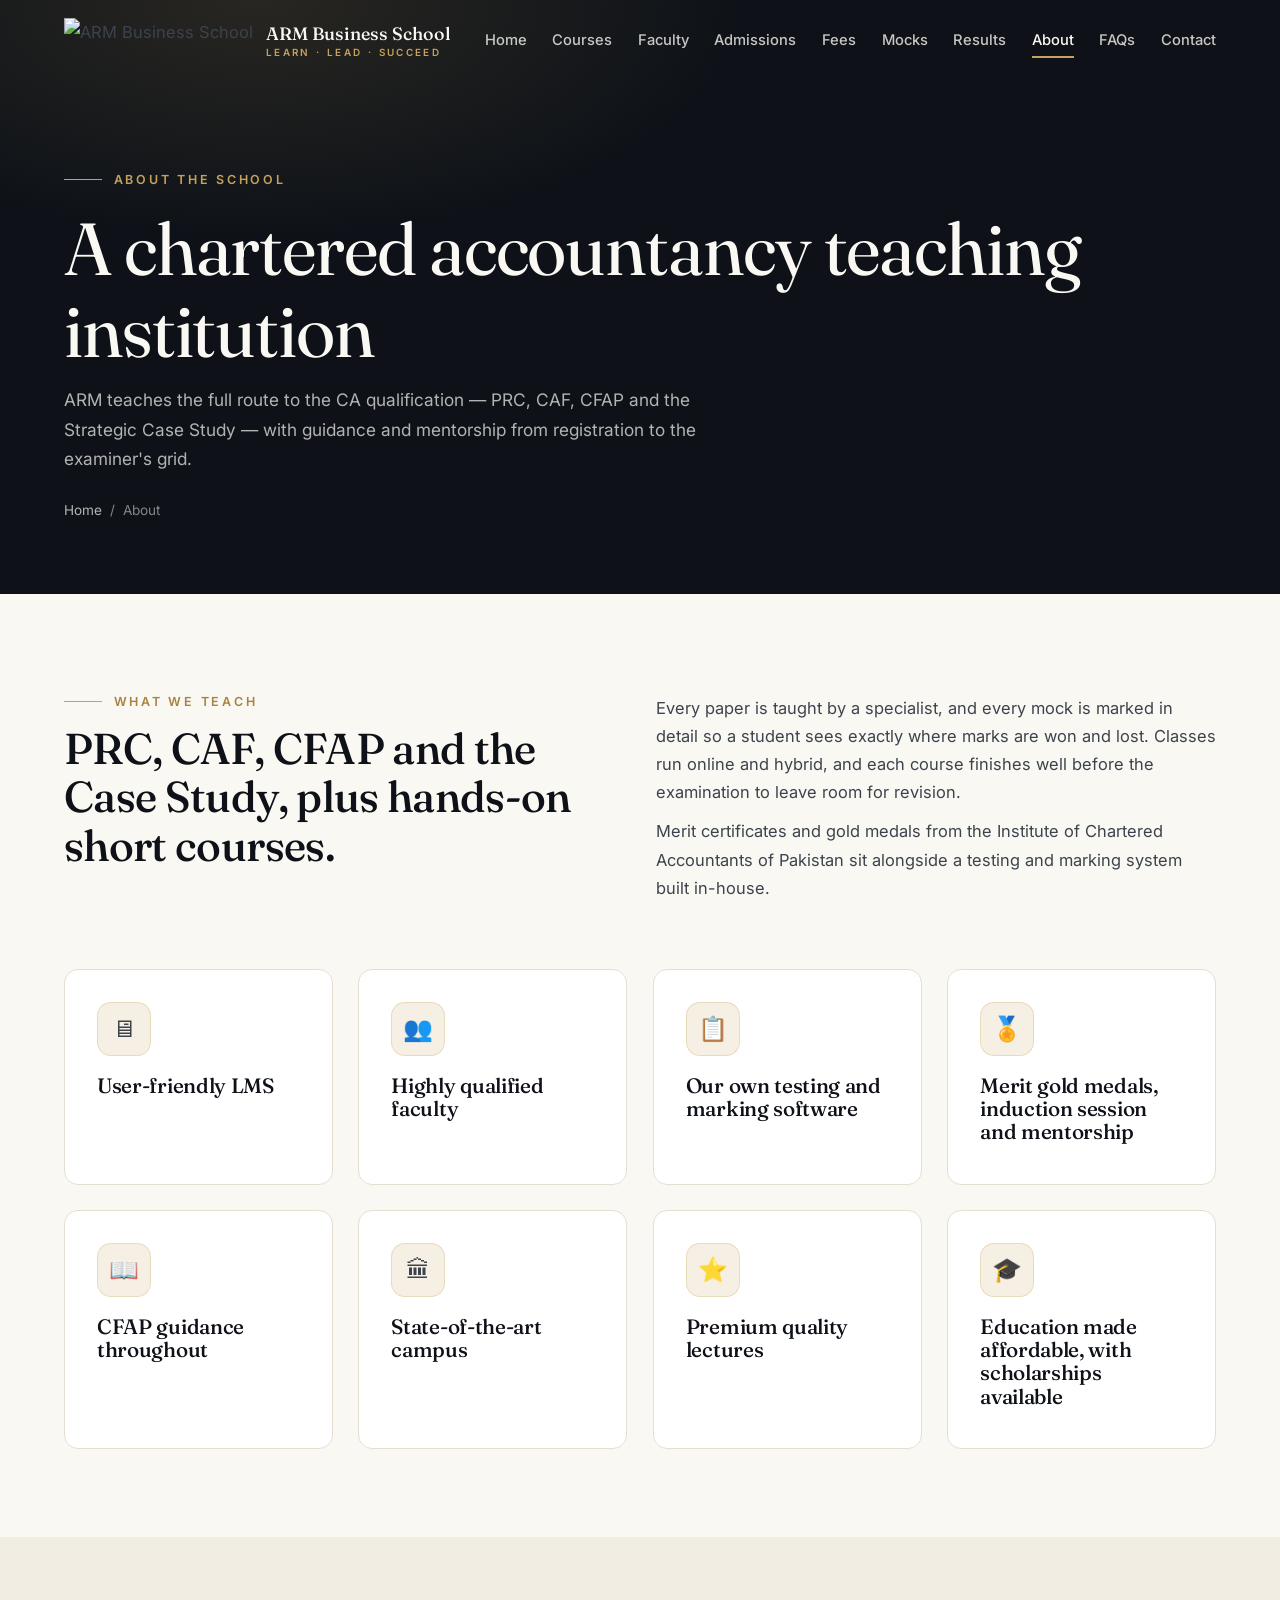
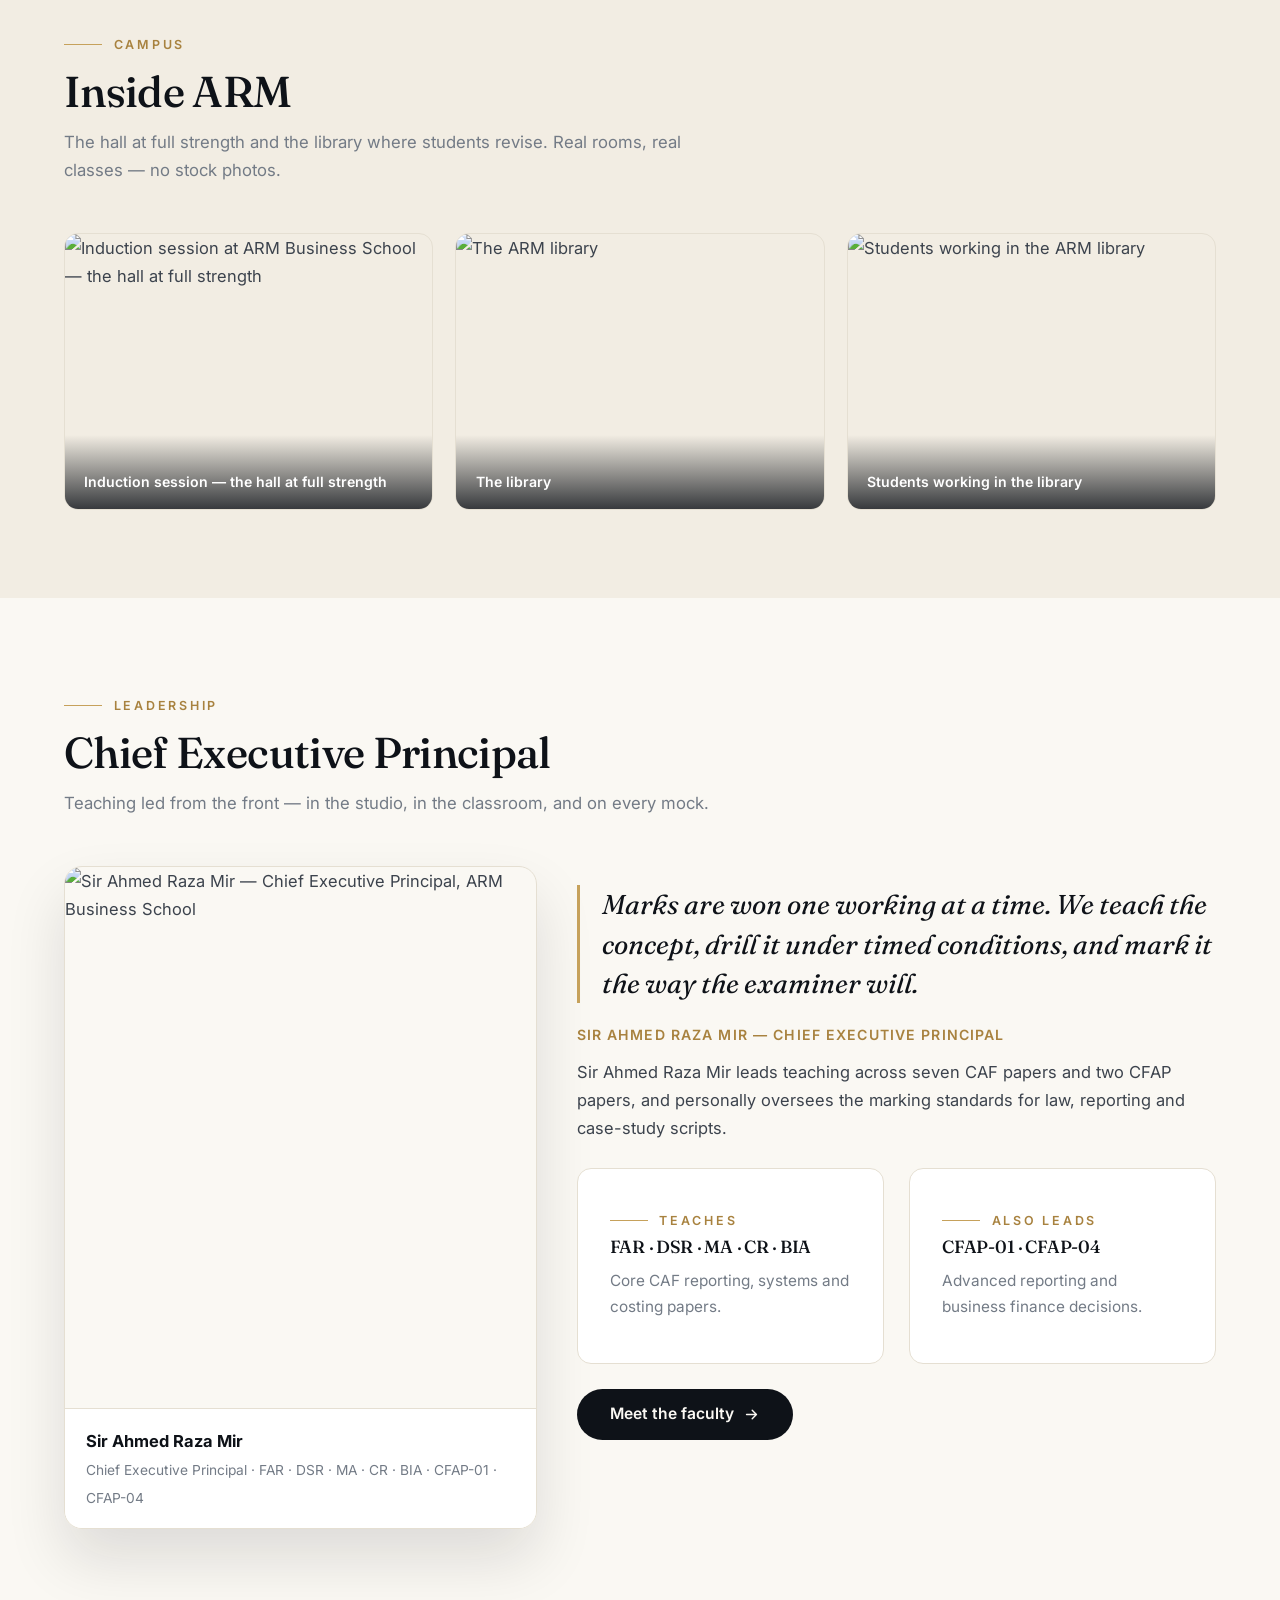
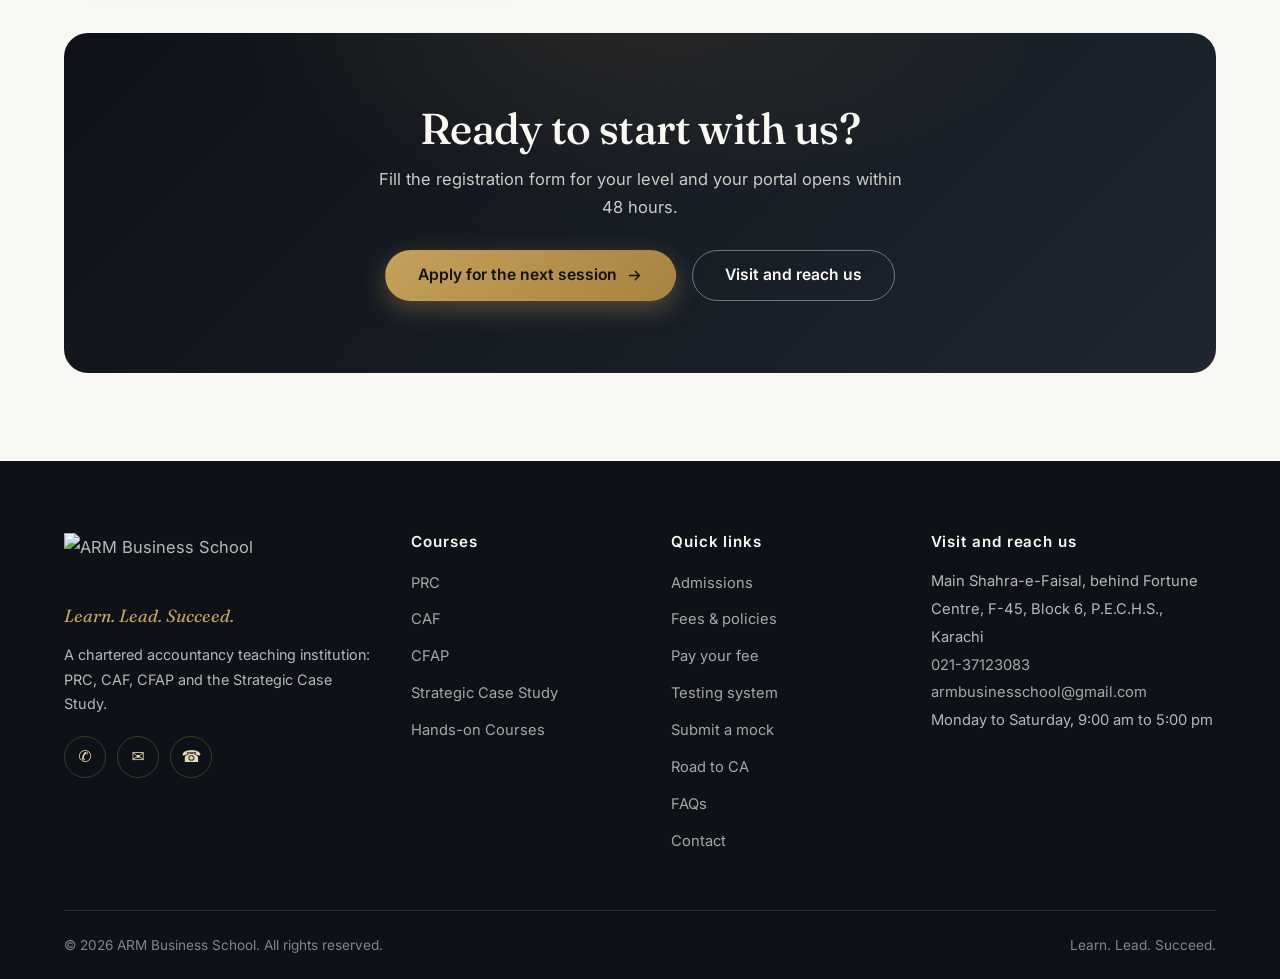
==== commit 0be967ec: "luxury editorial redesign batch 3/3" ====
--- a/about.html
+++ b/about.html
@@ -3,25 +3,22 @@
 <head>
 <meta charset="utf-8">
 <meta name="viewport" content="width=device-width, initial-scale=1">
-<meta name="theme-color" content="#ffffff">
+<meta name="theme-color" content="#0E1218">
 <title>About — ARM Business School</title>
 <meta name="description" content="About ARM Business School: what we teach, how we teach, the campus, and the principal.">
 <link rel="icon" type="image/png" href="https://arm-business-school-website.vercel.app/assets/logo-green.png">
-<link rel="preconnect" href="https://fonts.googleapis.com">
-<link rel="preconnect" href="https://fonts.gstatic.com" crossorigin>
-<link href="https://fonts.googleapis.com/css2?family=Fraunces:ital,opsz,wght@0,9..144,400..700;1,9..144,400..700&family=Inter:wght@400;500;600;700&display=swap" rel="stylesheet">
-<link rel="stylesheet" href="css/styles.css?v=12">
-<noscript><style>.reveal{opacity:1!important;transform:none!important}.strip figure.reveal{clip-path:none!important}.sec-head.reveal h2::after{transform:none!important}</style></noscript>
+<link rel="stylesheet" href="css/luxe.css">
 </head>
 <body>
 <a class="skip" href="#main">Skip to main content</a>
 
-<header class="masthead" id="masthead">
-  <div class="wrap masthead__bar">
+<header class="nav" id="nav">
+  <div class="wrap nav__bar">
     <a class="brand" href="./" aria-label="ARM Business School — home">
-      <img decoding="async" src="https://arm-business-school-website.vercel.app/assets/logo-green.png" alt="ARM Business School — original logo">
+      <img src="https://arm-business-school-website.vercel.app/assets/logo-green.png" alt="ARM Business School">
+      <span class="brand__name">ARM Business School<small>LEARN · LEAD · SUCCEED</small></span>
     </a>
-    <nav class="nav" aria-label="Primary">
+    <nav class="navlinks" aria-label="Primary">
       <a href="./">Home</a>
       <a href="courses">Courses</a>
       <a href="faculty">Faculty</a>
@@ -33,137 +30,130 @@
       <a href="faq">FAQs</a>
       <a href="contact">Contact</a>
     </nav>
-    <div class="mast-actions">
-      <a class="btn gold" href="admissions">Apply now</a>
-      <button class="burger" id="burger" aria-label="Open menu" aria-expanded="false" aria-controls="mobileNav"><i></i><i></i><i></i></button>
-    </div>
-  </div>
-  <div class="mobile-nav" id="mobileNav">
-    <div class="wrap">
-      <a href="./">Home</a>
-      <a href="courses">Courses</a>
-      <a href="faculty">Faculty</a>
-      <a href="admissions">Admissions</a>
-      <a href="fees">Fees</a>
-      <a href="mocks">Mocks</a>
-      <a href="results">Results</a>
-      <a href="about">About</a>
-      <a href="faq">FAQs</a>
-      <a href="contact">Contact</a>
-      <a href="admissions" class="m-apply">Apply now</a>
-    </div>
+    <button class="burger" id="burger" aria-label="Open menu" aria-expanded="false" aria-controls="mobileNav"><i></i><i></i><i></i></button>
   </div>
 </header>
+<nav class="mobile-nav" id="mobileNav" aria-label="Mobile">
+  <a href="./">Home</a>
+  <a href="courses">Courses</a>
+  <a href="faculty">Faculty</a>
+  <a href="admissions">Admissions</a>
+  <a href="fees">Fees</a>
+  <a href="mocks">Mocks</a>
+  <a href="results">Results</a>
+  <a href="about">About</a>
+  <a href="faq">FAQs</a>
+  <a href="contact">Contact</a>
+</nav>
 
 <main id="main">
 
 <section class="page-hero">
   <div class="wrap">
-    <p class="kicker">About the school</p>
+    <span class="eyebrow" style="color:var(--gold)">About the school</span>
     <h1>A chartered accountancy teaching institution</h1>
-    <div class="hero__rule" style="margin:1.5rem 0 0"></div>
-    <p class="page-hero__lede">ARM teaches the full route to the CA qualification — PRC, CAF, CFAP and the Strategic Case Study — with guidance and mentorship from registration to the examiner's grid.</p>
+    <p class="lede">ARM teaches the full route to the CA qualification — PRC, CAF, CFAP and the Strategic Case Study — with guidance and mentorship from registration to the examiner's grid.</p>
     <nav class="crumbs" aria-label="Breadcrumb"><a href="./">Home</a> &nbsp;/&nbsp; About</nav>
   </div>
 </section>
 
-<section class="block">
+<section class="section section--ivory">
   <div class="wrap">
-    <div class="contact-grid">
+    <div class="cols">
       <div class="reveal">
-        <p class="kicker">What we teach</p>
-        <h2 style="margin-bottom:1.2rem">PRC, CAF, CFAP and the Case Study, plus hands-on short courses.</h2>
+        <span class="eyebrow">What we teach</span>
+        <h2 style="margin:.8rem 0 1rem">PRC, CAF, CFAP and the Case Study, plus hands-on short courses.</h2>
       </div>
       <div class="reveal" data-delay="1">
         <p>Every paper is taught by a specialist, and every mock is marked in detail so a student sees exactly where marks are won and lost. Classes run online and hybrid, and each course finishes well before the examination to leave room for revision.</p>
         <p>Merit certificates and gold medals from the Institute of Chartered Accountants of Pakistan sit alongside a testing and marking system built in-house.</p>
       </div>
     </div>
-    <div class="feat-grid" style="margin-top:clamp(2.5rem,5vw,4rem)">
-      <div class="feat reveal"><svg aria-hidden="true"><use href="assets/icons.svg?v=2#i-monitor"/></svg><b>User-friendly LMS</b></div>
-      <div class="feat reveal" data-delay="1"><svg aria-hidden="true"><use href="assets/icons.svg?v=2#i-users"/></svg><b>Highly qualified faculty</b></div>
-      <div class="feat reveal" data-delay="2"><svg aria-hidden="true"><use href="assets/icons.svg?v=2#i-clipboard"/></svg><b>Our own testing and marking software</b></div>
-      <div class="feat reveal" data-delay="3"><svg aria-hidden="true"><use href="assets/icons.svg?v=2#i-award"/></svg><b>Merit gold medals, induction session and mentorship</b></div>
-      <div class="feat reveal"><svg aria-hidden="true"><use href="assets/icons.svg?v=2#i-book"/></svg><b>CFAP guidance throughout</b></div>
-      <div class="feat reveal" data-delay="1"><svg aria-hidden="true"><use href="assets/icons.svg?v=2#i-building"/></svg><b>State-of-the-art campus</b></div>
-      <div class="feat reveal" data-delay="2"><svg aria-hidden="true"><use href="assets/icons.svg?v=2#i-star"/></svg><b>Premium quality lectures</b></div>
-      <div class="feat reveal" data-delay="3"><svg aria-hidden="true"><use href="assets/icons.svg?v=2#i-tag"/></svg><b>Education made affordable, with scholarships available</b></div>
+    <div class="grid g4" style="margin-top:3.5rem">
+      <div class="card reveal"><div class="card__icon">🖥</div><h3>User-friendly LMS</h3></div>
+      <div class="card reveal" data-delay="1"><div class="card__icon">👥</div><h3>Highly qualified faculty</h3></div>
+      <div class="card reveal" data-delay="2"><div class="card__icon">📋</div><h3>Our own testing and marking software</h3></div>
+      <div class="card reveal" data-delay="3"><div class="card__icon">🏅</div><h3>Merit gold medals, induction session and mentorship</h3></div>
+      <div class="card reveal"><div class="card__icon">📖</div><h3>CFAP guidance throughout</h3></div>
+      <div class="card reveal" data-delay="1"><div class="card__icon">🏛</div><h3>State-of-the-art campus</h3></div>
+      <div class="card reveal" data-delay="2"><div class="card__icon">⭐</div><h3>Premium quality lectures</h3></div>
+      <div class="card reveal" data-delay="3"><div class="card__icon">🎓</div><h3>Education made affordable, with scholarships available</h3></div>
     </div>
   </div>
 </section>
 
-<section class="block block--tint" id="campus">
+<section class="section section--cream" id="campus">
   <div class="wrap">
     <div class="sec-head reveal">
+      <span class="eyebrow">Campus</span>
       <h2>Inside ARM</h2>
       <p>The hall at full strength and the library where students revise. Real rooms, real classes — no stock photos.</p>
     </div>
     <div class="strip">
-      <figure class="reveal"><img decoding="async" src="https://arm-business-school-website.vercel.app/assets/photos/01-induction-session.jpeg?v=3" alt="Induction session at ARM Business School — the hall at full strength" loading="lazy"><figcaption>Induction session — the hall at full strength</figcaption></figure>
-      <figure class="reveal" data-delay="1"><img decoding="async" src="https://arm-business-school-website.vercel.app/assets/photos/08-the-library.jpeg?v=3" alt="The ARM library" loading="lazy"><figcaption>The library</figcaption></figure>
-      <figure class="reveal" data-delay="2"><img decoding="async" src="https://arm-business-school-website.vercel.app/assets/photos/09-students-working-in-the-library.jpeg?v=3" alt="Students working in the ARM library" loading="lazy"><figcaption>Students working in the library</figcaption></figure>
+      <figure class="reveal"><img src="https://arm-business-school-website.vercel.app/assets/photos/01-induction-session.jpeg?v=3" alt="Induction session at ARM Business School — the hall at full strength" loading="lazy"><figcaption>Induction session — the hall at full strength</figcaption></figure>
+      <figure class="reveal" data-delay="1"><img src="https://arm-business-school-website.vercel.app/assets/photos/08-the-library.jpeg?v=3" alt="The ARM library" loading="lazy"><figcaption>The library</figcaption></figure>
+      <figure class="reveal" data-delay="2"><img src="https://arm-business-school-website.vercel.app/assets/photos/09-students-working-in-the-library.jpeg?v=3" alt="Students working in the ARM library" loading="lazy"><figcaption>Students working in the library</figcaption></figure>
     </div>
   </div>
 </section>
 
-<section class="block" id="leader">
+<section class="section section--ivory" id="leader">
   <div class="wrap">
     <div class="sec-head reveal">
+      <span class="eyebrow">Leadership</span>
       <h2>Chief Executive Principal</h2>
       <p>Teaching led from the front — in the studio, in the classroom, and on every mock.</p>
     </div>
     <div class="leader">
       <figure class="reveal">
-        <img decoding="async" src="https://arm-business-school-website.vercel.app/assets/faculty/ahmed-raza-mir.jpg?v=3" alt="Sir Ahmed Raza Mir — Chief Executive Principal, ARM Business School">
+        <img src="https://arm-business-school-website.vercel.app/assets/faculty/ahmed-raza-mir.jpg?v=3" alt="Sir Ahmed Raza Mir — Chief Executive Principal, ARM Business School">
         <figcaption><b>Sir Ahmed Raza Mir</b><small>Chief Executive Principal · FAR · DSR · MA · CR · BIA · CFAP-01 · CFAP-04</small></figcaption>
       </figure>
       <div class="reveal" data-delay="1">
-        <p class="pullquote light">Marks are won one working at a time. We teach the concept, drill it under timed conditions, and mark it the way the examiner will.</p>
-        <p class="pullquote-name light">Sir Ahmed Raza Mir — Chief Executive Principal</p>
+        <p class="pullquote">Marks are won one working at a time. We teach the concept, drill it under timed conditions, and mark it the way the examiner will.</p>
+        <p class="pullquote-name">Sir Ahmed Raza Mir — Chief Executive Principal</p>
         <p>Sir Ahmed Raza Mir leads teaching across seven CAF papers and two CFAP papers, and personally oversees the marking standards for law, reporting and case-study scripts.</p>
-        <div class="grid g2" style="margin-top:1.5rem">
-          <div class="card"><div class="card__body"><span class="card__tag">Teaches</span><h3 style="font-size:1.05rem">FAR · DSR · MA · CR · BIA</h3><p>Core CAF reporting, systems and costing papers.</p></div></div>
-          <div class="card"><div class="card__body"><span class="card__tag">Also leads</span><h3 style="font-size:1.05rem">CFAP-01 · CFAP-04</h3><p>Advanced reporting and business finance decisions.</p></div></div>
+        <div class="grid g2" style="margin:1.6rem 0">
+          <div class="card"><span class="eyebrow">Teaches</span><h3 style="font-size:1.1rem;margin-top:.4rem">FAR · DSR · MA · CR · BIA</h3><p>Core CAF reporting, systems and costing papers.</p></div>
+          <div class="card"><span class="eyebrow">Also leads</span><h3 style="font-size:1.1rem;margin-top:.4rem">CFAP-01 · CFAP-04</h3><p>Advanced reporting and business finance decisions.</p></div>
         </div>
-        <div class="apply-row">
-          <a class="btn" href="faculty">Meet the faculty <svg class="arw" aria-hidden="true"><use href="assets/icons.svg?v=2#i-arrow"/></svg></a>
-        </div>
+        <p><a class="btn btn-ink" href="faculty">Meet the faculty <svg class="arw" viewBox="0 0 24 24" fill="none" stroke="currentColor" stroke-width="2" stroke-linecap="round" stroke-linejoin="round"><path d="M5 12h14M13 6l6 6-6 6"/></svg></a></p>
       </div>
     </div>
   </div>
 </section>
 
-<section class="cta">
-  <div class="wrap reveal">
-    <h2>Ready to start with us?</h2>
-    <p>Fill the registration form for your level and your portal opens within 48 hours.</p>
-    <div class="cta__row">
-      <a class="btn light" href="admissions">Apply for the next session <svg class="arw" aria-hidden="true"><use href="assets/icons.svg?v=2#i-arrow"/></svg></a>
-      <a class="btn" style="background:transparent;border-color:rgba(255,255,255,.6)" href="contact">Visit and reach us</a>
+<section class="section section--ivory" style="padding-top:1rem">
+  <div class="wrap">
+    <div class="cta-panel reveal">
+      <h2>Ready to start with us?</h2>
+      <p>Fill the registration form for your level and your portal opens within 48 hours.</p>
+      <div class="cta-panel__row">
+        <a class="btn btn-gold" href="admissions">Apply for the next session <svg class="arw" viewBox="0 0 24 24" fill="none" stroke="currentColor" stroke-width="2" stroke-linecap="round" stroke-linejoin="round"><path d="M5 12h14M13 6l6 6-6 6"/></svg></a>
+        <a class="btn btn-ghost" href="contact">Visit and reach us</a>
+      </div>
     </div>
   </div>
 </section>
 
 </main>
 
-<footer class="site">
+<footer class="footer">
   <div class="wrap">
-    <div class="foot-top">
+    <div class="foot-grid">
       <div>
-        <div class="foot-brand">
-          <img decoding="async" src="https://arm-business-school-website.vercel.app/assets/logo-green.png" alt="ARM Business School — original logo">
-        </div>
+        <div class="foot-brand"><img src="https://arm-business-school-website.vercel.app/assets/logo-green.png" alt="ARM Business School"></div>
         <p class="foot-motto">Learn. Lead. Succeed.</p>
         <p class="foot-tag">A chartered accountancy teaching institution: PRC, CAF, CFAP and the Strategic Case Study.</p>
-        <div class="social">
-          <a href="https://wa.me/923327948519" aria-label="WhatsApp"><svg aria-hidden="true"><use href="assets/icons.svg?v=2#i-whatsapp"/></svg></a>
-          <a href="mailto:armbusinesschool@gmail.com" aria-label="Email"><svg aria-hidden="true"><use href="assets/icons.svg?v=2#i-mail"/></svg></a>
-          <a href="tel:+922137123083" aria-label="Phone"><svg aria-hidden="true"><use href="assets/icons.svg?v=2#i-phone"/></svg></a>
+        <div class="social-row">
+          <a class="soc" href="https://wa.me/923327948519" aria-label="WhatsApp">✆</a>
+          <a class="soc" href="mailto:armbusinesschool@gmail.com" aria-label="Email">✉</a>
+          <a class="soc" href="tel:+922137123083" aria-label="Phone">☎</a>
         </div>
       </div>
-      <div><h4 class="fh">Courses</h4><ul><li><a href="courses#prc">PRC</a></li><li><a href="courses#caf">CAF</a></li><li><a href="courses#cfap">CFAP</a></li><li><a href="courses#scs">Strategic Case Study</a></li><li><a href="courses#hoc">Hands-on Courses</a></li></ul></div>
-      <div><h4 class="fh">Quick links</h4><ul><li><a href="admissions">Admissions</a></li><li><a href="fees">Fees &amp; policies</a></li><li><a href="fees#pay">Pay your fee</a></li><li><a href="mocks">Testing system</a></li><li><a href="mocks#submit">Submit a mock</a></li><li><a href="roadmap">Road to CA</a></li><li><a href="faq">FAQs</a></li><li><a href="contact">Contact</a></li></ul></div>
-      <div><h4 class="fh">Visit and reach us</h4><ul><li>Main Shahra-e-Faisal, behind Fortune Centre, F-45, Block 6, P.E.C.H.S., Karachi</li><li><a href="tel:+922137123083">021-37123083</a></li><li><a href="mailto:armbusinesschool@gmail.com">armbusinesschool@gmail.com</a></li><li>Monday to Saturday, 9:00 am to 5:00 pm</li></ul></div>
+      <div class="foot-col"><h4>Courses</h4><ul><li><a href="courses#prc">PRC</a></li><li><a href="courses#caf">CAF</a></li><li><a href="courses#cfap">CFAP</a></li><li><a href="courses#scs">Strategic Case Study</a></li><li><a href="courses#hoc">Hands-on Courses</a></li></ul></div>
+      <div class="foot-col"><h4>Quick links</h4><ul><li><a href="admissions">Admissions</a></li><li><a href="fees">Fees &amp; policies</a></li><li><a href="fees#pay">Pay your fee</a></li><li><a href="mocks">Testing system</a></li><li><a href="mocks#submit">Submit a mock</a></li><li><a href="roadmap">Road to CA</a></li><li><a href="faq">FAQs</a></li><li><a href="contact">Contact</a></li></ul></div>
+      <div class="foot-col"><h4>Visit and reach us</h4><address>Main Shahra-e-Faisal, behind Fortune Centre, F-45, Block 6, P.E.C.H.S., Karachi<br><a href="tel:+922137123083">021-37123083</a><br><a href="mailto:armbusinesschool@gmail.com">armbusinesschool@gmail.com</a><br>Monday to Saturday, 9:00 am to 5:00 pm</address></div>
     </div>
     <div class="foot-bottom">
       <span>© <span id="year">2026</span> ARM Business School. All rights reserved.</span>
@@ -172,7 +162,7 @@
   </div>
 </footer>
 
-<button class="totop" id="totop" aria-label="Back to top"><svg aria-hidden="true"><use href="assets/icons.svg?v=2#i-arrow"/></svg></button>
-<script src="js/app.js?v=3" defer></script>
+<button class="totop" id="totop" aria-label="Back to top">↑</button>
+<script src="js/app.js" defer></script>
 </body>
 </html>
--- a/css/luxe.css
+++ b/css/luxe.css
@@ -0,0 +1,391 @@
+/* ============================================================
+   ARM Business School — Modern Luxury Editorial
+   Deep ink + champagne gold + ivory. Fraunces serif display.
+   Tasteful motion: reveals, counters, ken-burns hero, marquee.
+   ============================================================ */
+@import url('https://fonts.googleapis.com/css2?family=Fraunces:ital,opsz,wght@0,9..144,300;0,9..144,400;0,9..144,500;0,9..144,600;1,9..144,400;1,9..144,500&family=Inter:wght@400;500;600;700&display=swap');
+
+:root{
+  --ink:#0E1218;
+  --ink-2:#161C24;
+  --ink-3:#1F2630;
+  --gold:#C6A15B;
+  --gold-deep:#A8823F;
+  --gold-soft:#E9D9B8;
+  --gold-faint:rgba(198,161,91,.16);
+  --ivory:#FAF8F3;
+  --cream:#F2EDE3;
+  --body:#3C434D;
+  --muted:#737B86;
+  --line:rgba(198,161,91,.28);
+  --line-soft:#E5DFD2;
+  --white:#FFFFFF;
+  --radius:14px;
+  --font-display:'Fraunces',Georgia,serif;
+  --font-body:'Inter',system-ui,sans-serif;
+  --ease:cubic-bezier(.22,.8,.28,1);
+  --maxw:1200px;
+}
+
+*{box-sizing:border-box;margin:0;padding:0}
+html{scroll-behavior:smooth}
+body{
+  font-family:var(--font-body);color:var(--body);background:var(--ivory);
+  font-size:16.5px;line-height:1.7;-webkit-font-smoothing:antialiased;
+  overflow-x:hidden;
+}
+h1,h2,h3,h4{font-family:var(--font-display);color:var(--ink);font-weight:500;line-height:1.12;letter-spacing:-.015em}
+h1{font-size:clamp(2.6rem,6vw,4.6rem)}
+h2{font-size:clamp(1.9rem,3.6vw,2.7rem)}
+h3{font-size:1.25rem}
+p{margin:.7em 0}
+a{color:inherit}
+img{max-width:100%;display:block}
+::selection{background:var(--gold);color:var(--ink)}
+.wrap{max-width:var(--maxw);margin:0 auto;padding:0 1.5rem}
+.skip{position:absolute;left:-9999px;top:0;background:var(--ink);color:#fff;padding:.7rem 1.2rem;z-index:300}
+.skip:focus{left:0}
+
+/* ---------- eyebrow / section labels ---------- */
+.eyebrow{
+  display:inline-flex;align-items:center;gap:.7rem;
+  font-size:.78rem;font-weight:600;letter-spacing:.22em;text-transform:uppercase;color:var(--gold-deep);
+}
+.eyebrow::before{content:"";width:2.4rem;height:1px;background:var(--gold)}
+.sec-head{max-width:680px;margin-bottom:3rem}
+.sec-head.center{margin-left:auto;margin-right:auto;text-align:center}
+.sec-head.center .eyebrow::after{content:"";width:2.4rem;height:1px;background:var(--gold)}
+.sec-head h2{margin:.8rem 0 .7rem}
+.sec-head p{color:var(--muted);font-size:1.05rem}
+.sec-head.on-dark h2{color:var(--ivory)}
+.sec-head.on-dark p{color:rgba(250,248,243,.72)}
+
+/* ---------- nav ---------- */
+.nav{
+  position:fixed;top:0;left:0;right:0;z-index:100;
+  transition:background .35s var(--ease),box-shadow .35s var(--ease),padding .35s var(--ease);
+  padding:1.1rem 0;
+}
+.nav.scrolled{background:rgba(14,18,24,.92);backdrop-filter:blur(14px);box-shadow:0 1px 0 var(--line);padding:.65rem 0}
+.nav__bar{display:flex;align-items:center;gap:2rem}
+.brand{display:flex;align-items:center;gap:.8rem;text-decoration:none}
+.brand img{height:46px;width:auto;transition:height .3s var(--ease)}
+.nav.scrolled .brand img{height:38px}
+.brand__name{font-family:var(--font-display);font-size:1.12rem;color:var(--ivory);line-height:1.25;font-weight:500}
+.brand__name small{display:block;font-family:var(--font-body);font-size:.62rem;letter-spacing:.24em;color:var(--gold);font-weight:600}
+.navlinks{display:flex;gap:1.6rem;margin-left:auto}
+.navlinks a{
+  color:rgba(250,248,243,.78);text-decoration:none;font-size:.92rem;font-weight:500;
+  position:relative;padding:.3rem 0;transition:color .2s;
+}
+.navlinks a::after{
+  content:"";position:absolute;left:0;bottom:0;height:2px;width:0;background:var(--gold);
+  transition:width .28s var(--ease);
+}
+.navlinks a:hover,.navlinks a.active{color:var(--ivory)}
+.navlinks a:hover::after,.navlinks a.active::after{width:100%}
+.burger{display:none;background:none;border:1px solid var(--line);border-radius:10px;width:44px;height:44px;cursor:pointer;flex-direction:column;align-items:center;justify-content:center;gap:5px}
+.burger i{display:block;width:20px;height:2px;background:var(--ivory)}
+.mobile-nav{
+  display:none;position:fixed;top:0;left:0;right:0;bottom:0;z-index:99;
+  background:rgba(14,18,24,.97);backdrop-filter:blur(10px);
+  flex-direction:column;align-items:center;justify-content:center;gap:.4rem;
+}
+.mobile-nav.open{display:flex}
+.mobile-nav a{color:var(--ivory);text-decoration:none;font-family:var(--font-display);font-size:1.6rem;padding:.5rem}
+.mobile-nav a:hover{color:var(--gold)}
+
+/* ---------- buttons ---------- */
+.btn{
+  display:inline-flex;align-items:center;gap:.6rem;
+  font-weight:600;font-size:.98rem;padding:.95rem 2rem;border-radius:999px;
+  text-decoration:none;cursor:pointer;border:1px solid transparent;
+  transition:all .28s var(--ease);line-height:1.2;white-space:nowrap;
+}
+.btn .arw{width:17px;height:17px;transition:transform .28s var(--ease)}
+.btn:hover .arw{transform:translateX(4px)}
+.btn-gold{background:linear-gradient(135deg,var(--gold) 0%,var(--gold-deep) 100%);color:#10130F;box-shadow:0 8px 24px rgba(198,161,91,.35)}
+.btn-gold:hover{box-shadow:0 12px 32px rgba(198,161,91,.5);transform:translateY(-2px)}
+.btn-ghost{border-color:rgba(250,248,243,.4);color:var(--ivory);background:transparent}
+.btn-ghost:hover{border-color:var(--gold);color:var(--gold)}
+.btn-ink{background:var(--ink);color:var(--ivory)}
+.btn-ink:hover{background:var(--ink-3);transform:translateY(-2px);box-shadow:0 10px 26px rgba(14,18,24,.25)}
+.btn-outline{border-color:var(--line);color:var(--ink);background:transparent}
+.btn-outline:hover{border-color:var(--gold-deep);background:var(--gold-faint)}
+
+/* ---------- hero ---------- */
+.hero{position:relative;min-height:100svh;display:flex;align-items:flex-end;color:var(--ivory);overflow:hidden;background:var(--ink)}
+.hero__bg{position:absolute;inset:0}
+.hero__bg img{width:100%;height:100%;object-fit:cover;animation:kenburns 24s ease-in-out infinite alternate;opacity:.55}
+@keyframes kenburns{from{transform:scale(1)}to{transform:scale(1.12)}}
+.hero__shade{position:absolute;inset:0;background:linear-gradient(180deg,rgba(14,18,24,.55) 0%,rgba(14,18,24,.25) 40%,rgba(14,18,24,.88) 100%)}
+.hero__inner{position:relative;z-index:2;padding:9rem 0 5rem;width:100%}
+.hero__badge{
+  display:inline-flex;align-items:center;gap:.6rem;
+  border:1px solid var(--line);border-radius:999px;padding:.5rem 1.2rem;
+  font-size:.8rem;letter-spacing:.18em;font-weight:600;color:var(--gold-soft);text-transform:uppercase;
+  background:rgba(14,18,24,.4);backdrop-filter:blur(6px);
+}
+.hero h1{color:var(--ivory);margin:1.4rem 0 1.2rem;max-width:16ch;font-weight:400}
+.hero h1 em{font-style:italic;color:var(--gold);font-weight:500}
+.hero__lede{color:rgba(250,248,243,.78);font-size:1.15rem;max-width:36rem}
+.hero__cta{display:flex;flex-wrap:wrap;gap:1rem;margin:2.2rem 0 1.2rem}
+.hero__note{font-size:.88rem;color:rgba(250,248,243,.55)}
+.hero__scroll{
+  position:absolute;right:2rem;bottom:2rem;z-index:2;
+  writing-mode:vertical-rl;font-size:.75rem;letter-spacing:.3em;color:rgba(250,248,243,.5);text-transform:uppercase;
+  display:flex;align-items:center;gap:.8rem;
+}
+.hero__scroll::after{content:"";width:1px;height:56px;background:var(--gold);animation:drop 2s var(--ease) infinite}
+@keyframes drop{0%{transform:scaleY(0);transform-origin:top}45%{transform:scaleY(1);transform-origin:top}55%{transform:scaleY(1);transform-origin:bottom}100%{transform:scaleY(0);transform-origin:bottom}}
+
+/* ---------- marquee ribbon ---------- */
+.ribbon{background:var(--gold);color:#141414;overflow:hidden;padding:.85rem 0;border-top:1px solid var(--gold-deep);border-bottom:1px solid var(--gold-deep)}
+.ribbon__track{display:flex;gap:3rem;white-space:nowrap;animation:marquee 28s linear infinite;width:max-content;font-weight:600;font-size:.92rem;letter-spacing:.08em}
+@keyframes marquee{to{transform:translateX(-50%)}}
+
+/* ---------- sections ---------- */
+.section{padding:5.5rem 0}
+@media(max-width:760px){.section{padding:3.8rem 0}}
+.section--ivory{background:var(--ivory)}
+.section--cream{background:var(--cream)}
+.section--ink{background:var(--ink);color:rgba(250,248,243,.8)}
+
+/* ---------- cards ---------- */
+.grid{display:grid;gap:1.6rem}
+.g2{grid-template-columns:1fr}.g3{grid-template-columns:1fr}.g4{grid-template-columns:1fr}
+@media(min-width:680px){.g2{grid-template-columns:repeat(2,1fr)}.g4{grid-template-columns:repeat(2,1fr)}}
+@media(min-width:1020px){.g3{grid-template-columns:repeat(3,1fr)}.g4{grid-template-columns:repeat(4,1fr)}}
+.card{
+  background:var(--white);border:1px solid var(--line-soft);border-radius:var(--radius);
+  padding:2rem;position:relative;overflow:hidden;
+  transition:transform .35s var(--ease),box-shadow .35s var(--ease),border-color .35s;
+}
+.card::before{content:"";position:absolute;top:0;left:0;right:0;height:3px;background:linear-gradient(90deg,var(--gold),transparent);opacity:0;transition:opacity .35s}
+.card:hover{transform:translateY(-6px);box-shadow:0 24px 48px rgba(14,18,24,.10);border-color:var(--line)}
+.card:hover::before{opacity:1}
+.card__num{font-family:var(--font-display);font-size:.9rem;color:var(--gold-deep);letter-spacing:.14em}
+.card h3{margin:.7rem 0 .5rem;font-size:1.3rem}
+.card p{color:var(--muted);font-size:.96rem}
+.card__link{display:inline-flex;align-items:center;gap:.45rem;margin-top:1.1rem;font-weight:600;color:var(--ink);text-decoration:none;font-size:.95rem}
+.card__link .arw{width:16px;height:16px;transition:transform .25s var(--ease)}
+.card__link:hover{color:var(--gold-deep)}
+.card__link:hover .arw{transform:translateX(4px)}
+.card__icon{
+  width:54px;height:54px;border-radius:14px;display:flex;align-items:center;justify-content:center;
+  background:var(--gold-faint);border:1px solid var(--line);font-size:1.5rem;margin-bottom:1.1rem;
+}
+.card--dark{background:var(--ink-2);border-color:rgba(198,161,91,.22)}
+.card--dark h3{color:var(--ivory)}
+.card--dark p{color:rgba(250,248,243,.65)}
+
+/* ---------- stats ---------- */
+.stats{display:grid;grid-template-columns:repeat(2,1fr);gap:2.5rem 1.5rem;text-align:center}
+@media(min-width:860px){.stats{grid-template-columns:repeat(4,1fr)}}
+.stat .v{font-family:var(--font-display);font-size:clamp(2.4rem,4.5vw,3.4rem);color:var(--ink);font-weight:500}
+.stat .v em{font-style:normal;color:var(--gold-deep)}
+.stat .l{color:var(--muted);font-size:.92rem;max-width:16rem;margin:.4rem auto 0}
+.stats.on-dark .v{color:var(--ivory)}
+.stats.on-dark .l{color:rgba(250,248,243,.6)}
+
+/* ---------- tables ---------- */
+.tbl-wrap{overflow-x:auto;border:1px solid var(--line-soft);border-radius:var(--radius);background:var(--white);box-shadow:0 18px 40px rgba(14,18,24,.06)}
+table.tbl{width:100%;border-collapse:collapse;min-width:600px}
+.tbl th,.tbl td{padding:1.1rem 1.4rem;text-align:left;font-size:.95rem;border-bottom:1px solid var(--line-soft)}
+.tbl thead th{font-family:var(--font-display);color:var(--ink);font-size:1rem;background:var(--cream);border-bottom:1px solid var(--line)}
+.tbl tbody tr{transition:background .2s}
+.tbl tbody tr:hover{background:var(--gold-faint)}
+.tbl tbody tr:last-child td{border-bottom:0}
+.tbl td.num{font-weight:700;color:var(--ink);white-space:nowrap}
+
+/* ---------- people ---------- */
+.person{background:var(--white);border:1px solid var(--line-soft);border-radius:var(--radius);overflow:hidden;transition:transform .35s var(--ease),box-shadow .35s var(--ease)}
+.person:hover{transform:translateY(-6px);box-shadow:0 24px 48px rgba(14,18,24,.12)}
+.person__photo{aspect-ratio:4/4.4;overflow:hidden;background:var(--cream)}
+.person__photo img{width:100%;height:100%;object-fit:cover;transition:transform .6s var(--ease)}
+.person:hover .person__photo img{transform:scale(1.06)}
+.person__body{padding:1.3rem 1.4rem 1.5rem}
+.person__body h3{font-size:1.08rem}
+.person__body .role{font-size:.82rem;font-weight:700;letter-spacing:.1em;text-transform:uppercase;color:var(--gold-deep);margin:.3rem 0}
+.person__body .papers{font-size:.88rem;color:var(--muted)}
+
+/* ---------- achievers ---------- */
+.spot{background:var(--white);border:1px solid var(--line-soft);border-radius:var(--radius);overflow:hidden;transition:transform .35s var(--ease),box-shadow .35s var(--ease)}
+.spot:hover{transform:translateY(-6px);box-shadow:0 24px 48px rgba(14,18,24,.12)}
+.spot img{aspect-ratio:1/1;object-fit:cover;width:100%}
+.spot__body{padding:1.1rem 1.2rem}
+.spot__body h3{font-size:1rem}
+.spot__body small{color:var(--muted);font-size:.84rem}
+.spot__tag{display:inline-block;font-size:.72rem;font-weight:700;letter-spacing:.08em;text-transform:uppercase;color:var(--gold-deep);margin-bottom:.4rem}
+
+/* ---------- steps ---------- */
+.steps{list-style:none;counter-reset:step;display:grid;gap:0;position:relative}
+.step{
+  position:relative;padding:0 0 2.8rem 4.5rem;counter-increment:step;
+}
+.step::before{
+  content:counter(step,decimal-leading-zero);
+  position:absolute;left:0;top:-.2rem;
+  font-family:var(--font-display);font-size:2.2rem;color:var(--gold);font-weight:500;
+}
+.step::after{content:"";position:absolute;left:1.35rem;top:3.4rem;bottom:.4rem;width:1px;background:var(--line)}
+.step:last-child{padding-bottom:0}
+.step:last-child::after{display:none}
+.step h3{font-size:1.35rem;margin-bottom:.4rem}
+.step p{color:var(--muted);max-width:38rem}
+
+/* ---------- FAQ ---------- */
+.faq-group{max-width:820px;margin:0 auto 3rem}
+.faq-item{border-bottom:1px solid var(--line-soft)}
+.faq-item summary{
+  list-style:none;cursor:pointer;padding:1.5rem .2rem;
+  display:flex;justify-content:space-between;align-items:center;gap:1.2rem;
+  font-family:var(--font-display);font-size:1.15rem;color:var(--ink);font-weight:500;
+}
+.faq-item summary::-webkit-details-marker{display:none}
+.faq-item summary .pm{flex:0 0 34px;width:34px;height:34px;border-radius:50%;border:1px solid var(--line);position:relative;transition:transform .3s var(--ease),background .3s}
+.faq-item summary .pm::before,.faq-item summary .pm::after{content:"";position:absolute;background:var(--gold-deep);left:50%;top:50%;border-radius:2px}
+.faq-item summary .pm::before{width:13px;height:2px;transform:translate(-50%,-50%)}
+.faq-item summary .pm::after{width:2px;height:13px;transform:translate(-50%,-50%)}
+.faq-item[open] summary .pm{transform:rotate(45deg);background:var(--gold-faint)}
+.faq-item .a{padding:0 .2rem 1.6rem;color:var(--body);white-space:pre-line;max-width:60rem}
+
+/* ---------- forms ---------- */
+.form-card{background:var(--white);border:1px solid var(--line-soft);border-radius:18px;box-shadow:0 24px 60px rgba(14,18,24,.08);padding:2.2rem}
+.field{margin-bottom:1.2rem}
+.field label{display:block;font-weight:600;font-size:.88rem;color:var(--ink);margin-bottom:.45rem}
+.field input,.field select,.field textarea{
+  width:100%;font-family:var(--font-body);font-size:1rem;color:var(--ink);
+  border:1px solid var(--line-soft);border-radius:10px;padding:.85rem 1.05rem;background:var(--ivory);
+  transition:border-color .2s,box-shadow .2s;
+}
+.field input:focus,.field select:focus,.field textarea:focus{outline:none;border-color:var(--gold);box-shadow:0 0 0 3px var(--gold-faint)}
+.field textarea{min-height:120px;resize:vertical}
+.formnote{font-size:.87rem;color:var(--muted)}
+.calc-item{display:flex;align-items:center;gap:.9rem;padding:.9rem 1.1rem;margin-bottom:.6rem;border:1px solid var(--line-soft);border-radius:12px;cursor:pointer;transition:border-color .2s,background .2s}
+.calc-item:hover{border-color:var(--gold)}
+.calc-item input{width:20px;height:20px;accent-color:var(--gold-deep);flex:0 0 20px}
+.calc-item .nm{flex:1;font-weight:500;font-size:.93rem;color:var(--ink)}
+.calc-item .pr{font-weight:600;font-size:.88rem;color:var(--muted);white-space:nowrap}
+.mode-toggle{display:flex;gap:.7rem;margin-bottom:1.2rem}
+.mode-toggle label{flex:1;text-align:center;font-weight:600;padding:.8rem;border:1px solid var(--line-soft);border-radius:12px;cursor:pointer;font-size:.95rem;transition:all .2s}
+.mode-toggle input{display:none}
+.mode-toggle label:has(input:checked){border-color:var(--gold-deep);background:var(--gold-faint);color:var(--ink)}
+.calc-total{margin-top:1.3rem;border-top:1px solid var(--line-soft);padding-top:1.3rem;display:flex;flex-wrap:wrap;gap:1rem;align-items:center;justify-content:space-between}
+.calc-total .t small{display:block;color:var(--muted);font-size:.78rem;letter-spacing:.1em;text-transform:uppercase}
+.calc-total .t b{font-family:var(--font-display);font-size:1.9rem;color:var(--ink);font-weight:500}
+.calc-total .i{font-size:.9rem;color:var(--muted)}
+.bank{border:1px solid var(--line-soft);border-radius:14px;padding:1.3rem 1.4rem;margin-bottom:1rem;background:var(--white)}
+.bank .lvl{display:inline-block;font-size:.72rem;font-weight:700;letter-spacing:.12em;text-transform:uppercase;color:var(--gold-deep);margin-bottom:.4rem}
+.bank b{display:block;color:var(--ink);margin-bottom:.5rem;font-size:1.02rem}
+.bank dl{display:grid;grid-template-columns:auto 1fr;gap:.25rem .9rem;font-size:.93rem}
+.bank dt{color:var(--muted)}.bank dd{margin:0;font-weight:600;color:var(--ink)}
+.fee-row{display:flex;justify-content:space-between;gap:1rem;padding:.95rem 0;border-bottom:1px solid var(--line-soft);font-size:.96rem}
+.fee-row:last-child{border-bottom:0}
+.fee-row .amt{font-weight:700;color:var(--ink);white-space:nowrap}
+.policy{border-left:2px solid var(--gold);padding:.4rem 0 .4rem 1.4rem;margin-bottom:1.6rem}
+.policy h4{font-size:1.08rem;margin-bottom:.3rem}
+.policy p{color:var(--muted);font-size:.94rem;margin:0}
+
+/* ---------- photo strip ---------- */
+.strip{display:grid;gap:1.4rem}
+@media(min-width:780px){.strip{grid-template-columns:repeat(3,1fr)}}
+.strip figure{border-radius:var(--radius);overflow:hidden;position:relative;border:1px solid var(--line-soft)}
+.strip img{aspect-ratio:4/3;object-fit:cover;width:100%;transition:transform .7s var(--ease)}
+.strip figure:hover img{transform:scale(1.07)}
+.strip figcaption{position:absolute;left:0;right:0;bottom:0;padding:2.2rem 1.2rem .95rem;font-size:.88rem;font-weight:600;color:#fff;background:linear-gradient(transparent,rgba(14,18,24,.82))}
+
+/* ---------- leader ---------- */
+.leader{display:grid;gap:2.5rem;align-items:start}
+@media(min-width:920px){.leader{grid-template-columns:.85fr 1.15fr}}
+.leader figure{border-radius:18px;overflow:hidden;border:1px solid var(--line-soft);box-shadow:0 30px 60px rgba(14,18,24,.12)}
+.leader figure img{aspect-ratio:4/4.6;object-fit:cover;width:100%}
+.leader figcaption{padding:1.1rem 1.3rem;background:var(--white);border-top:1px solid var(--line-soft)}
+.leader figcaption b{display:block;color:var(--ink)}
+.leader figcaption small{color:var(--muted)}
+.pullquote{font-family:var(--font-display);font-size:clamp(1.3rem,2.4vw,1.7rem);font-style:italic;color:var(--ink);line-height:1.45;border-left:3px solid var(--gold);padding-left:1.4rem;margin:1.2rem 0}
+.pullquote-name{font-size:.88rem;letter-spacing:.08em;text-transform:uppercase;color:var(--gold-deep);font-weight:600}
+
+/* ---------- CTA panel ---------- */
+.cta-panel{
+  background:linear-gradient(135deg,var(--ink) 0%,var(--ink-3) 100%);
+  border-radius:24px;padding:clamp(2.5rem,6vw,4.5rem);text-align:center;color:rgba(250,248,243,.8);
+  position:relative;overflow:hidden;
+}
+.cta-panel::before{
+  content:"";position:absolute;inset:0;opacity:.5;pointer-events:none;
+  background:radial-gradient(600px 300px at 50% -10%,rgba(198,161,91,.22),transparent 70%);
+}
+.cta-panel h2{color:var(--ivory);margin-bottom:.7rem;position:relative}
+.cta-panel p{max-width:34rem;margin:0 auto 1.8rem;position:relative}
+.cta-panel__row{display:flex;flex-wrap:wrap;gap:1rem;justify-content:center;position:relative}
+
+/* ---------- footer ---------- */
+.footer{background:var(--ink);color:rgba(250,248,243,.72);padding:4.5rem 0 0}
+.foot-grid{display:grid;gap:2.5rem;margin-bottom:3rem}
+@media(min-width:900px){.foot-grid{grid-template-columns:1.4fr 1fr 1fr 1.3fr}}
+.foot-brand img{height:52px;width:auto;margin-bottom:1rem}
+.foot-motto{font-family:var(--font-display);font-style:italic;color:var(--gold);font-size:1.1rem}
+.foot-tag{font-size:.9rem;max-width:22rem}
+.social-row{display:flex;gap:.7rem;margin-top:1.2rem}
+.soc{
+  width:42px;height:42px;border-radius:50%;border:1px solid var(--line);
+  display:inline-flex;align-items:center;justify-content:center;color:var(--gold-soft);
+  transition:all .25s var(--ease);text-decoration:none;font-size:1rem;
+}
+.soc:hover{background:var(--gold);border-color:var(--gold);color:var(--ink);transform:translateY(-3px)}
+.foot-col h4{color:var(--ivory);font-size:.95rem;letter-spacing:.06em;margin-bottom:1.1rem;font-family:var(--font-body);font-weight:600}
+.foot-col ul{list-style:none}
+.foot-col li{margin:.55rem 0}
+.foot-col a{color:rgba(250,248,243,.65);text-decoration:none;font-size:.92rem;transition:color .2s}
+.foot-col a:hover{color:var(--gold)}
+.foot-col address{font-style:normal;font-size:.92rem;line-height:1.9}
+.foot-bottom{border-top:1px solid rgba(198,161,91,.2);padding:1.4rem 0;display:flex;flex-wrap:wrap;gap:.6rem;justify-content:space-between;font-size:.85rem;color:rgba(250,248,243,.5)}
+
+/* ---------- page hero (inner) ---------- */
+.page-hero{background:var(--ink);color:var(--ivory);padding:10rem 0 4.5rem;position:relative;overflow:hidden}
+.page-hero::before{content:"";position:absolute;inset:0;background:radial-gradient(700px 340px at 20% 0%,rgba(198,161,91,.14),transparent 70%)}
+.page-hero .wrap{position:relative}
+.page-hero h1{color:var(--ivory);margin:1.1rem 0 .8rem;font-weight:400}
+.page-hero p.lede{color:rgba(250,248,243,.7);max-width:42rem;font-size:1.08rem}
+.crumbs{margin-top:1.6rem;font-size:.85rem;color:rgba(250,248,243,.5)}
+.crumbs a{color:rgba(250,248,243,.7);text-decoration:none}
+.crumbs a:hover{color:var(--gold)}
+
+/* ---------- reveal animations ---------- */
+.reveal{opacity:0;transform:translateY(28px);transition:opacity .8s var(--ease),transform .8s var(--ease)}
+.reveal.in{opacity:1;transform:none}
+.reveal[data-delay="1"]{transition-delay:.12s}
+.reveal[data-delay="2"]{transition-delay:.24s}
+.reveal[data-delay="3"]{transition-delay:.36s}
+@media(prefers-reduced-motion:reduce){
+  .reveal{opacity:1;transform:none;transition:none}
+  .hero__bg img{animation:none}
+  .ribbon__track{animation:none}
+}
+
+/* ---------- totop ---------- */
+.totop{
+  position:fixed;right:1.4rem;bottom:1.4rem;z-index:90;width:52px;height:52px;border-radius:50%;
+  background:var(--ink);border:1px solid var(--line);color:var(--gold);cursor:pointer;
+  display:none;align-items:center;justify-content:center;font-size:1.2rem;
+  box-shadow:0 12px 28px rgba(14,18,24,.3);transition:transform .25s var(--ease);
+}
+.totop.show{display:inline-flex}
+.totop:hover{transform:translateY(-4px)}
+
+/* ---------- misc ---------- */
+.cols{display:grid;gap:2rem}
+@media(min-width:920px){.cols{grid-template-columns:1fr 1fr;align-items:start}}
+.divider{height:1px;background:var(--line-soft);margin:3rem 0}
+.contact-line{display:flex;gap:1rem;margin-bottom:1.3rem;align-items:flex-start}
+.contact-line .ci{flex:0 0 46px;width:46px;height:46px;border-radius:12px;background:var(--gold-faint);border:1px solid var(--line);display:flex;align-items:center;justify-content:center;font-size:1.25rem}
+.contact-line strong{color:var(--ink);display:block;font-size:.95rem}
+.contact-line a{color:var(--gold-deep);font-weight:600}
+
+@media(max-width:920px){
+  .navlinks{display:none}
+  .burger{display:inline-flex}
+  .nav__bar{gap:1rem}
+  .hero__scroll{display:none}
+}
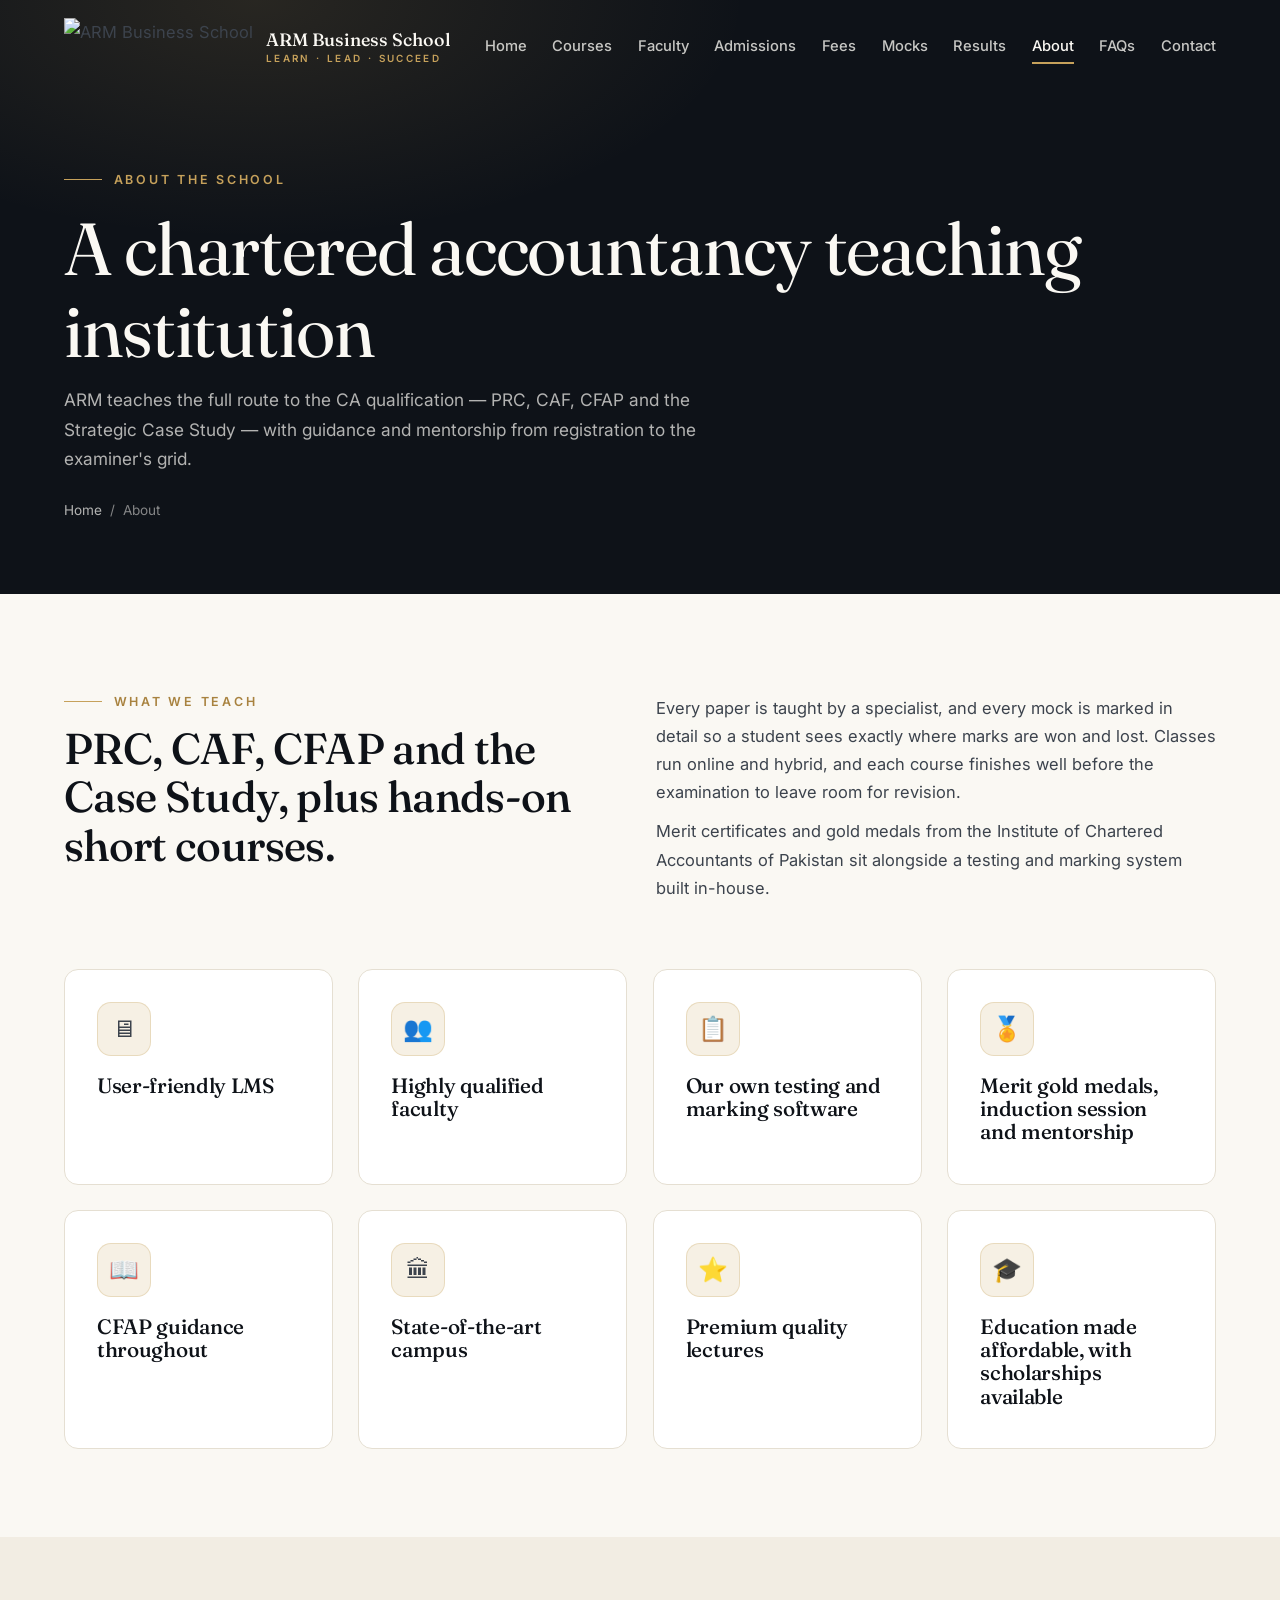
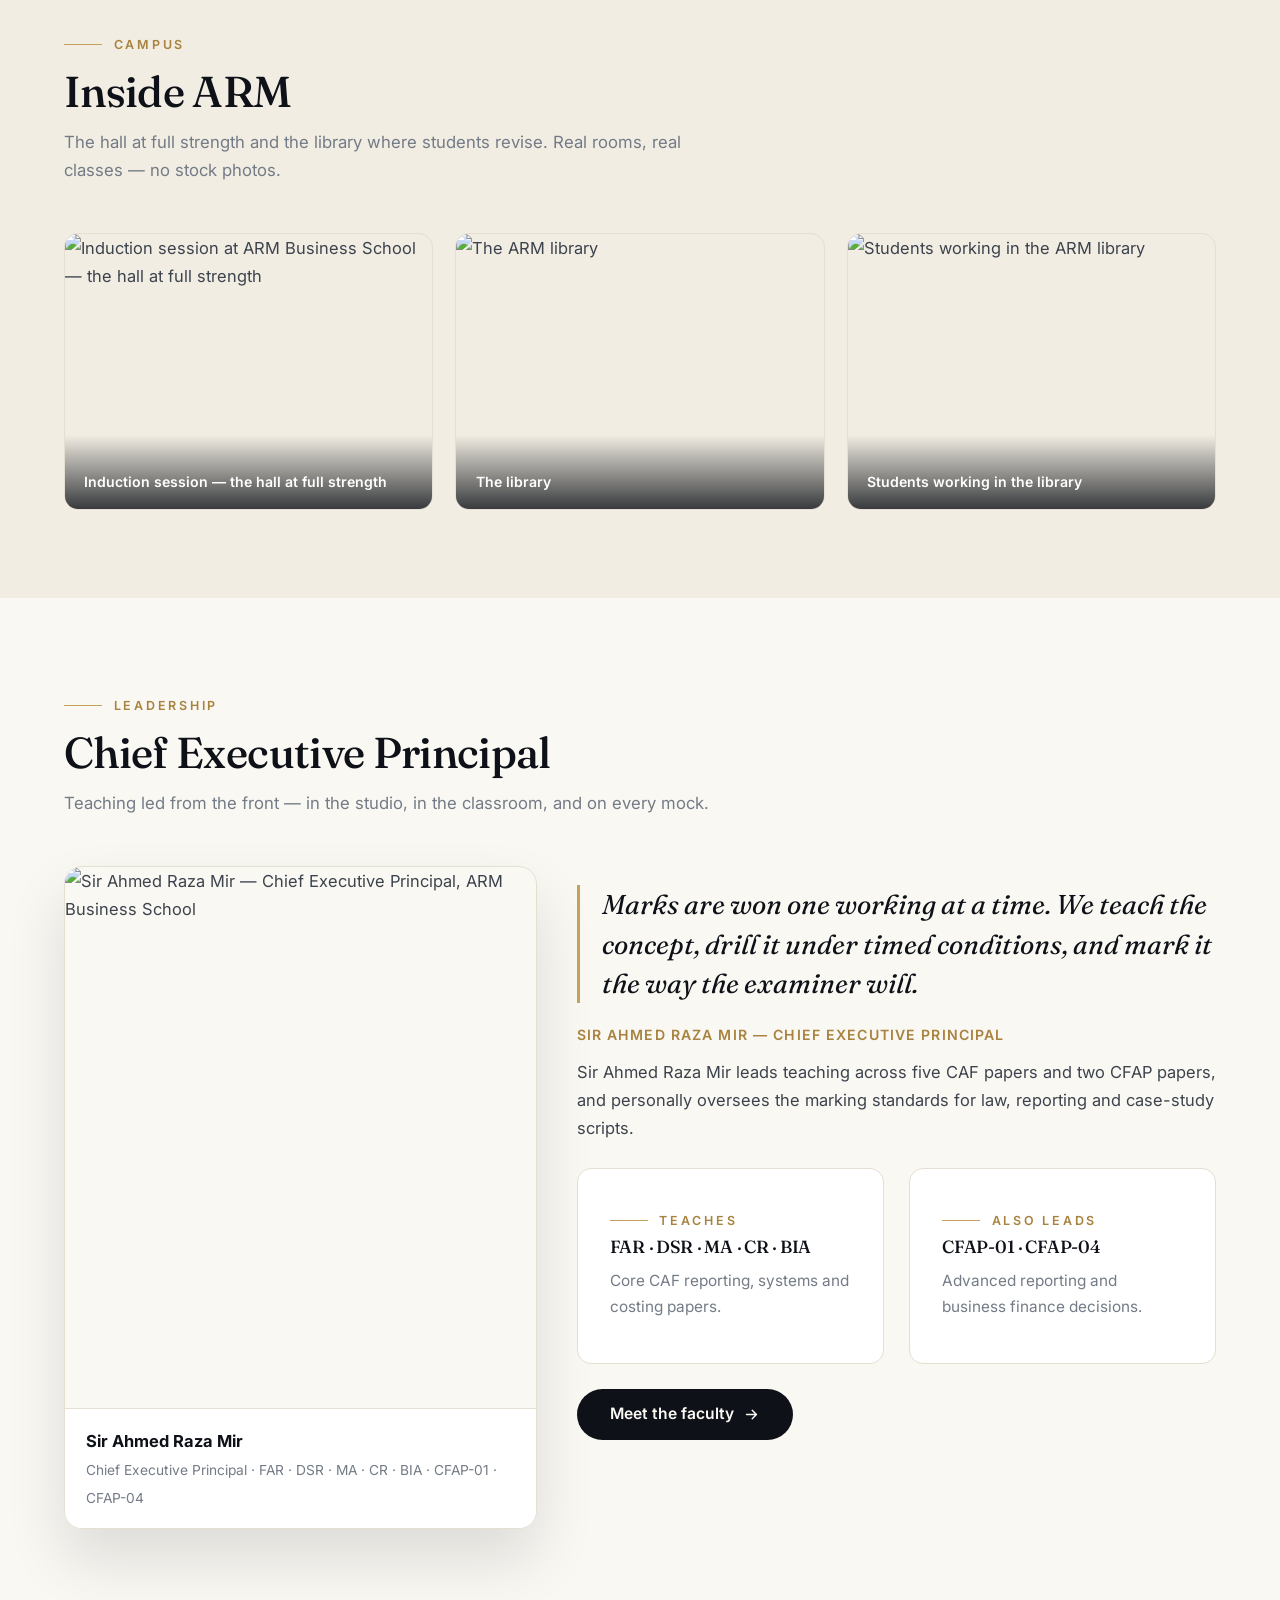
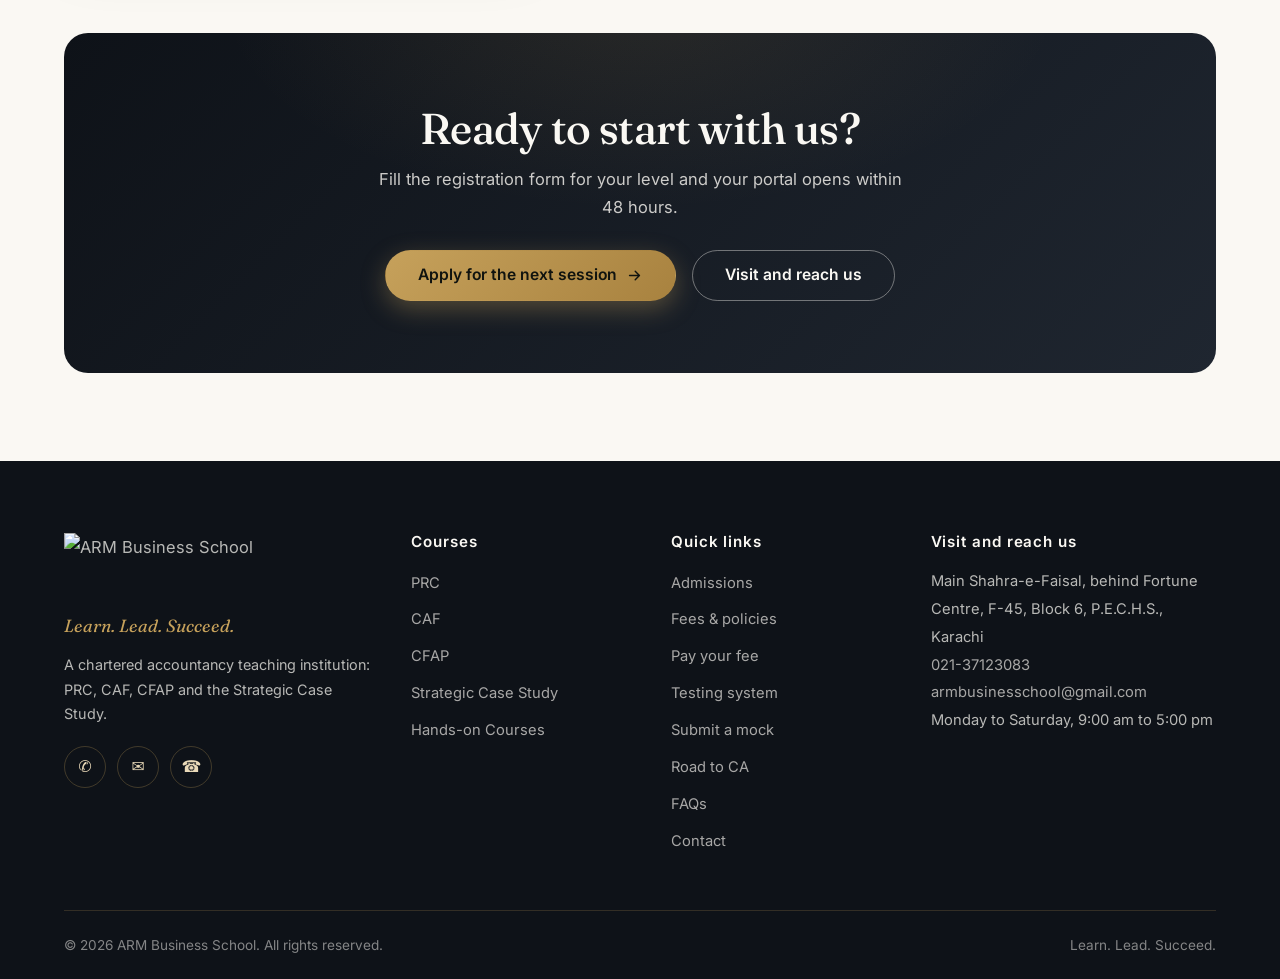
==== commit 238f2c66: "mobile fixes: burger right, hero padding, larger logo, ARM paper count" ====
--- a/about.html
+++ b/about.html
@@ -112,7 +112,7 @@
       <div class="reveal" data-delay="1">
         <p class="pullquote">Marks are won one working at a time. We teach the concept, drill it under timed conditions, and mark it the way the examiner will.</p>
         <p class="pullquote-name">Sir Ahmed Raza Mir — Chief Executive Principal</p>
-        <p>Sir Ahmed Raza Mir leads teaching across seven CAF papers and two CFAP papers, and personally oversees the marking standards for law, reporting and case-study scripts.</p>
+        <p>Sir Ahmed Raza Mir leads teaching across five CAF papers and two CFAP papers, and personally oversees the marking standards for law, reporting and case-study scripts.</p>
         <div class="grid g2" style="margin:1.6rem 0">
           <div class="card"><span class="eyebrow">Teaches</span><h3 style="font-size:1.1rem;margin-top:.4rem">FAR · DSR · MA · CR · BIA</h3><p>Core CAF reporting, systems and costing papers.</p></div>
           <div class="card"><span class="eyebrow">Also leads</span><h3 style="font-size:1.1rem;margin-top:.4rem">CFAP-01 · CFAP-04</h3><p>Advanced reporting and business finance decisions.</p></div>
--- a/css/luxe.css
+++ b/css/luxe.css
@@ -69,8 +69,8 @@
 .nav.scrolled{background:rgba(14,18,24,.92);backdrop-filter:blur(14px);box-shadow:0 1px 0 var(--line);padding:.65rem 0}
 .nav__bar{display:flex;align-items:center;gap:2rem}
 .brand{display:flex;align-items:center;gap:.8rem;text-decoration:none}
-.brand img{height:46px;width:auto;transition:height .3s var(--ease)}
-.nav.scrolled .brand img{height:38px}
+.brand img{height:58px;width:auto;transition:height .3s var(--ease)}
+.nav.scrolled .brand img{height:46px}
 .brand__name{font-family:var(--font-display);font-size:1.12rem;color:var(--ivory);line-height:1.25;font-weight:500}
 .brand__name small{display:block;font-family:var(--font-body);font-size:.62rem;letter-spacing:.24em;color:var(--gold);font-weight:600}
 .navlinks{display:flex;gap:1.6rem;margin-left:auto}
@@ -119,7 +119,7 @@
 .hero__bg img{width:100%;height:100%;object-fit:cover;animation:kenburns 24s ease-in-out infinite alternate;opacity:.55}
 @keyframes kenburns{from{transform:scale(1)}to{transform:scale(1.12)}}
 .hero__shade{position:absolute;inset:0;background:linear-gradient(180deg,rgba(14,18,24,.55) 0%,rgba(14,18,24,.25) 40%,rgba(14,18,24,.88) 100%)}
-.hero__inner{position:relative;z-index:2;padding:9rem 0 5rem;width:100%}
+.hero__inner{position:relative;z-index:2;padding:9rem 1.5rem 5rem;width:100%}
 .hero__badge{
   display:inline-flex;align-items:center;gap:.6rem;
   border:1px solid var(--line);border-radius:999px;padding:.5rem 1.2rem;
@@ -324,7 +324,7 @@
 .footer{background:var(--ink);color:rgba(250,248,243,.72);padding:4.5rem 0 0}
 .foot-grid{display:grid;gap:2.5rem;margin-bottom:3rem}
 @media(min-width:900px){.foot-grid{grid-template-columns:1.4fr 1fr 1fr 1.3fr}}
-.foot-brand img{height:52px;width:auto;margin-bottom:1rem}
+.foot-brand img{height:62px;width:auto;margin-bottom:1rem}
 .foot-motto{font-family:var(--font-display);font-style:italic;color:var(--gold);font-size:1.1rem}
 .foot-tag{font-size:.9rem;max-width:22rem}
 .social-row{display:flex;gap:.7rem;margin-top:1.2rem}
@@ -385,7 +385,7 @@
 
 @media(max-width:920px){
   .navlinks{display:none}
-  .burger{display:inline-flex}
+  .burger{display:inline-flex;margin-left:auto}
   .nav__bar{gap:1rem}
   .hero__scroll{display:none}
 }
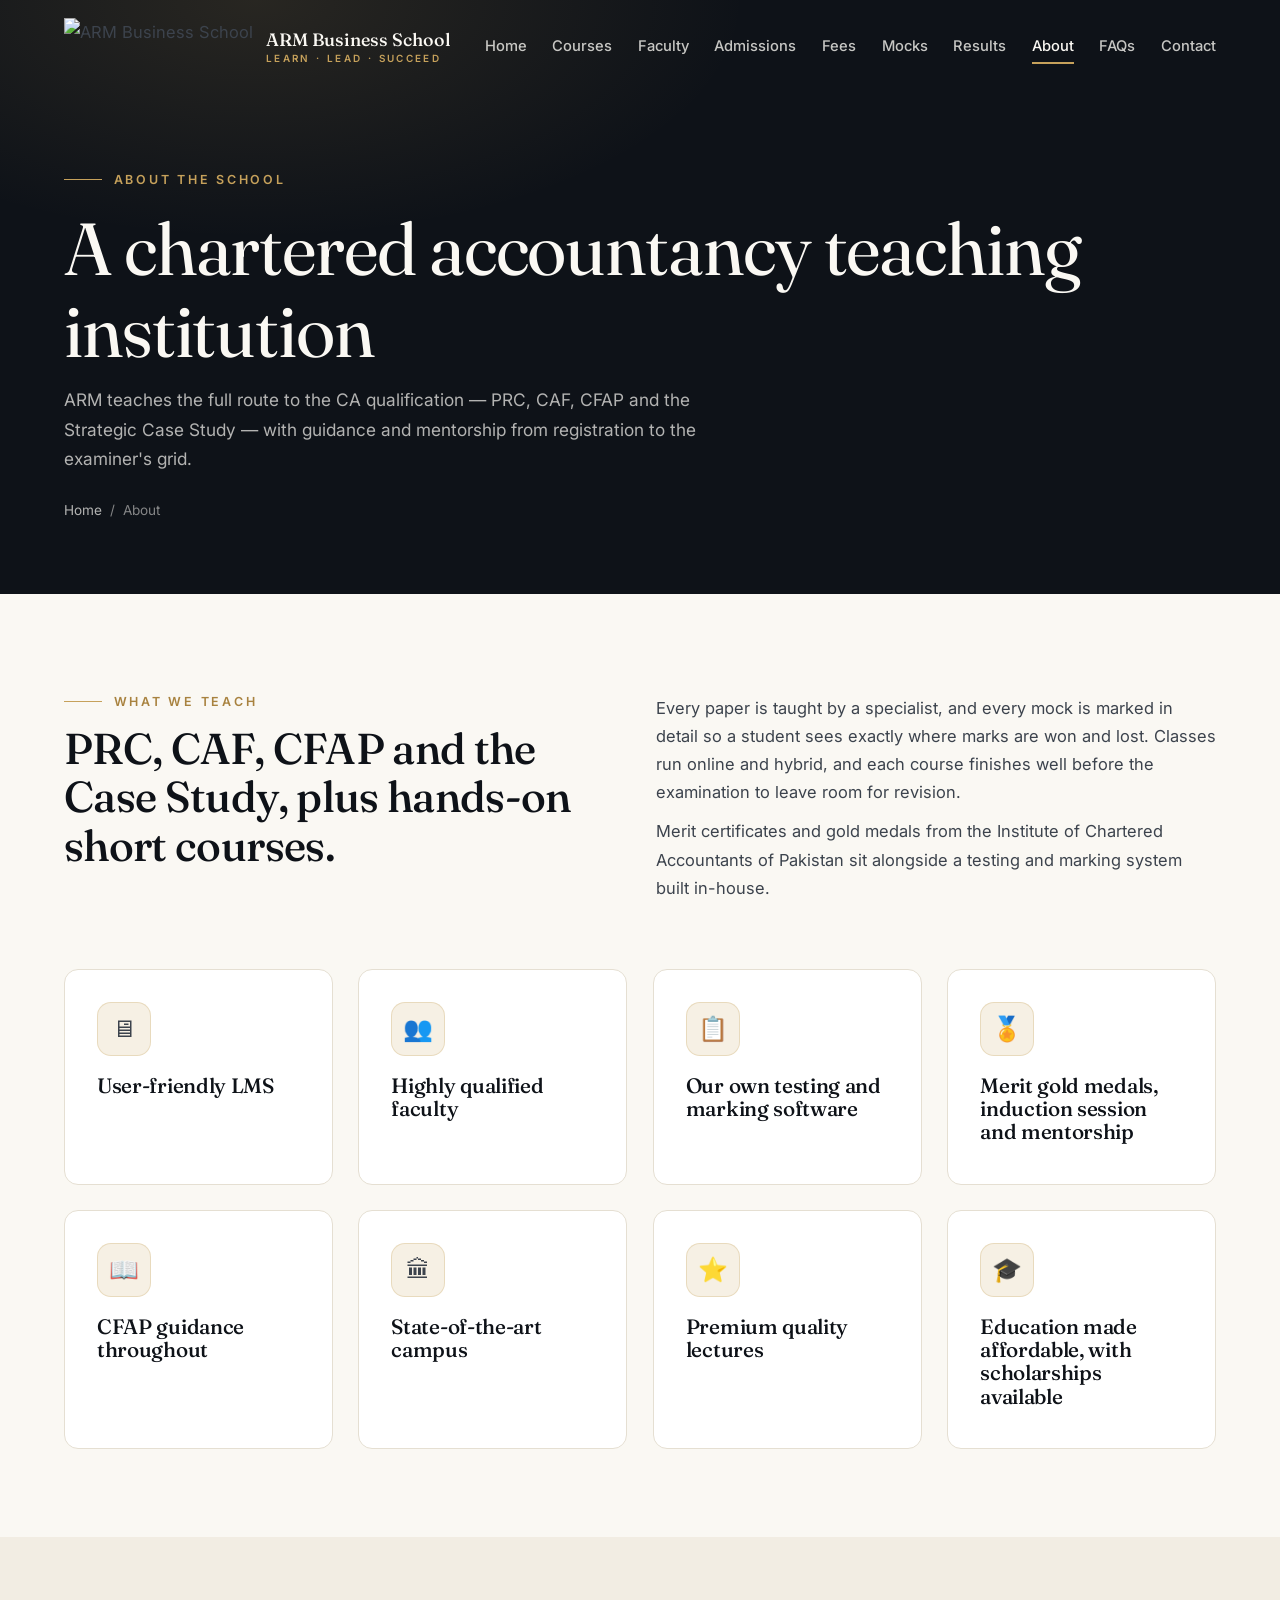
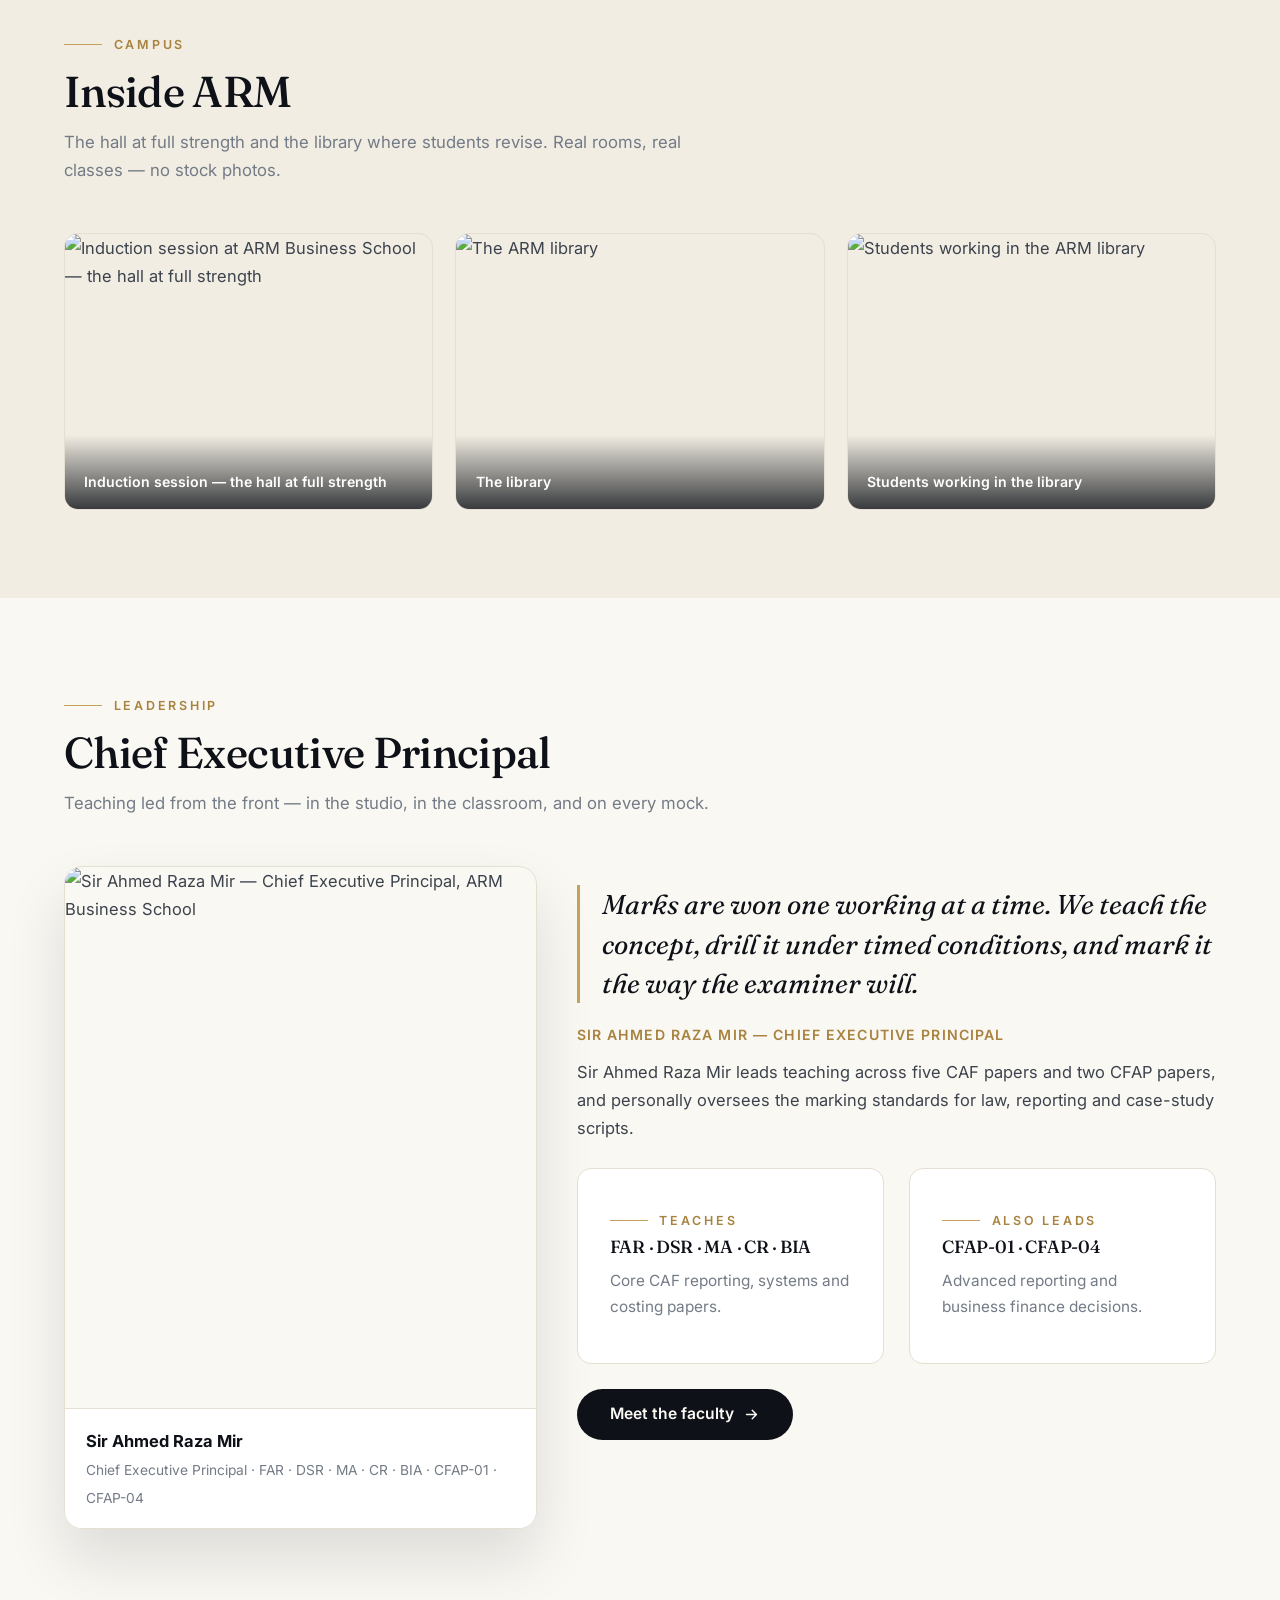
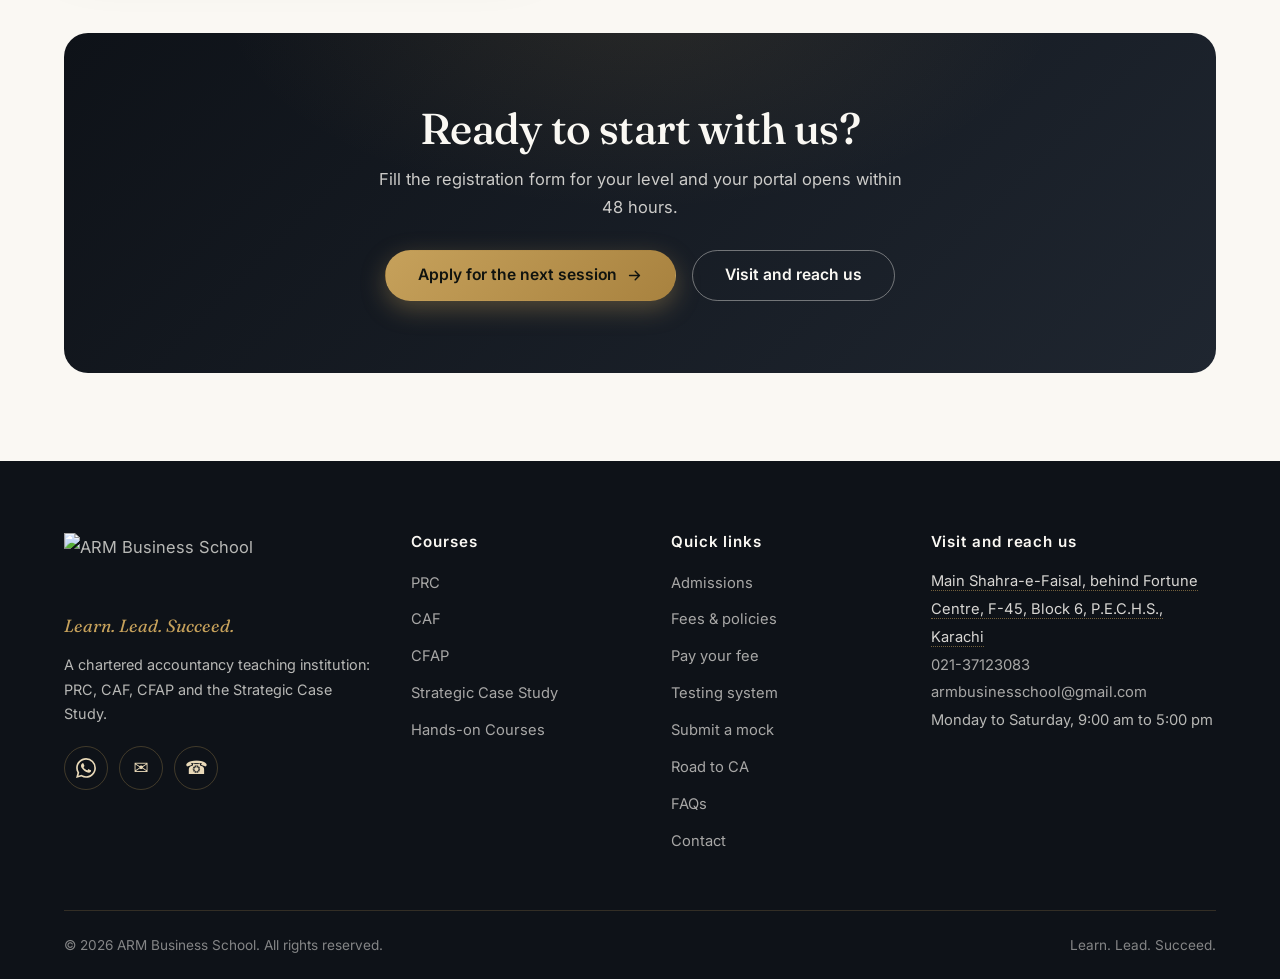
==== commit e16bd929: "footer: official WhatsApp icon, clickable Maps address batch 1/2" ====
--- a/about.html
+++ b/about.html
@@ -146,14 +146,14 @@
         <p class="foot-motto">Learn. Lead. Succeed.</p>
         <p class="foot-tag">A chartered accountancy teaching institution: PRC, CAF, CFAP and the Strategic Case Study.</p>
         <div class="social-row">
-          <a class="soc" href="https://wa.me/923327948519" aria-label="WhatsApp">✆</a>
+          <a class="soc" href="https://wa.me/923327948519" aria-label="WhatsApp"><svg viewBox="0 0 24 24" fill="currentColor" aria-hidden="true"><path d="M17.472 14.382c-.297-.149-1.758-.867-2.03-.967-.273-.099-.471-.148-.67.15-.197.297-.767.966-.94 1.164-.173.199-.347.223-.644.075-.297-.15-1.255-.463-2.39-1.475-.883-.788-1.48-1.761-1.653-2.059-.173-.297-.018-.458.13-.606.134-.133.298-.347.446-.52.149-.174.198-.298.298-.497.099-.198.05-.371-.025-.52-.075-.149-.669-1.612-.916-2.207-.242-.579-.487-.5-.669-.51-.173-.008-.371-.01-.57-.01-.198 0-.52.074-.792.372-.272.297-1.04 1.016-1.04 2.479 0 1.462 1.065 2.875 1.213 3.074.149.198 2.096 3.2 5.077 4.487.709.306 1.262.489 1.694.625.712.227 1.36.195 1.871.118.571-.085 1.758-.719 2.006-1.413.248-.694.248-1.289.173-1.413-.074-.124-.272-.198-.57-.347m-5.421 7.403h-.004a9.87 9.87 0 01-5.031-1.378l-.361-.214-3.741.982.998-3.648-.235-.374a9.86 9.86 0 01-1.51-5.26c.001-5.45 4.436-9.884 9.888-9.884 2.64 0 5.122 1.03 6.988 2.898a9.825 9.825 0 012.893 6.994c-.003 5.45-4.437 9.884-9.885 9.884m8.413-18.297A11.815 11.815 0 0012.05 0C5.495 0 .16 5.335.157 11.892c0 2.096.547 4.142 1.588 5.945L.057 24l6.305-1.654a11.882 11.882 0 005.683 1.448h.005c6.554 0 11.89-5.335 11.893-11.893a11.821 11.821 0 00-3.48-8.413Z"/></svg></a>
           <a class="soc" href="mailto:armbusinesschool@gmail.com" aria-label="Email">✉</a>
           <a class="soc" href="tel:+922137123083" aria-label="Phone">☎</a>
         </div>
       </div>
       <div class="foot-col"><h4>Courses</h4><ul><li><a href="courses#prc">PRC</a></li><li><a href="courses#caf">CAF</a></li><li><a href="courses#cfap">CFAP</a></li><li><a href="courses#scs">Strategic Case Study</a></li><li><a href="courses#hoc">Hands-on Courses</a></li></ul></div>
       <div class="foot-col"><h4>Quick links</h4><ul><li><a href="admissions">Admissions</a></li><li><a href="fees">Fees &amp; policies</a></li><li><a href="fees#pay">Pay your fee</a></li><li><a href="mocks">Testing system</a></li><li><a href="mocks#submit">Submit a mock</a></li><li><a href="roadmap">Road to CA</a></li><li><a href="faq">FAQs</a></li><li><a href="contact">Contact</a></li></ul></div>
-      <div class="foot-col"><h4>Visit and reach us</h4><address>Main Shahra-e-Faisal, behind Fortune Centre, F-45, Block 6, P.E.C.H.S., Karachi<br><a href="tel:+922137123083">021-37123083</a><br><a href="mailto:armbusinesschool@gmail.com">armbusinesschool@gmail.com</a><br>Monday to Saturday, 9:00 am to 5:00 pm</address></div>
+      <div class="foot-col"><h4>Visit and reach us</h4><address><a class="map-link" href="https://maps.app.goo.gl/k95pemCVwXhNzBtW7?g_st=ac" target="_blank" rel="noopener">Main Shahra-e-Faisal, behind Fortune Centre, F-45, Block 6, P.E.C.H.S., Karachi</a><br><a href="tel:+922137123083">021-37123083</a><br><a href="mailto:armbusinesschool@gmail.com">armbusinesschool@gmail.com</a><br>Monday to Saturday, 9:00 am to 5:00 pm</address></div>
     </div>
     <div class="foot-bottom">
       <span>© <span id="year">2026</span> ARM Business School. All rights reserved.</span>
--- a/css/luxe.css
+++ b/css/luxe.css
@@ -329,10 +329,13 @@
 .foot-tag{font-size:.9rem;max-width:22rem}
 .social-row{display:flex;gap:.7rem;margin-top:1.2rem}
 .soc{
-  width:42px;height:42px;border-radius:50%;border:1px solid var(--line);
+  width:44px;height:44px;border-radius:50%;border:1px solid var(--line);
   display:inline-flex;align-items:center;justify-content:center;color:var(--gold-soft);
-  transition:all .25s var(--ease);text-decoration:none;font-size:1rem;
-}
+  transition:all .25s var(--ease);text-decoration:none;font-size:1.15rem;
+}
+.soc svg{width:20px;height:20px;fill:currentColor;display:block;flex:0 0 auto}
+.foot-col .map-link{color:rgba(250,248,243,.85);text-decoration:none;border-bottom:1px dotted rgba(198,161,91,.55)}
+.foot-col .map-link:hover{color:var(--gold);border-bottom:1px solid var(--gold)}
 .soc:hover{background:var(--gold);border-color:var(--gold);color:var(--ink);transform:translateY(-3px)}
 .foot-col h4{color:var(--ivory);font-size:.95rem;letter-spacing:.06em;margin-bottom:1.1rem;font-family:var(--font-body);font-weight:600}
 .foot-col ul{list-style:none}
